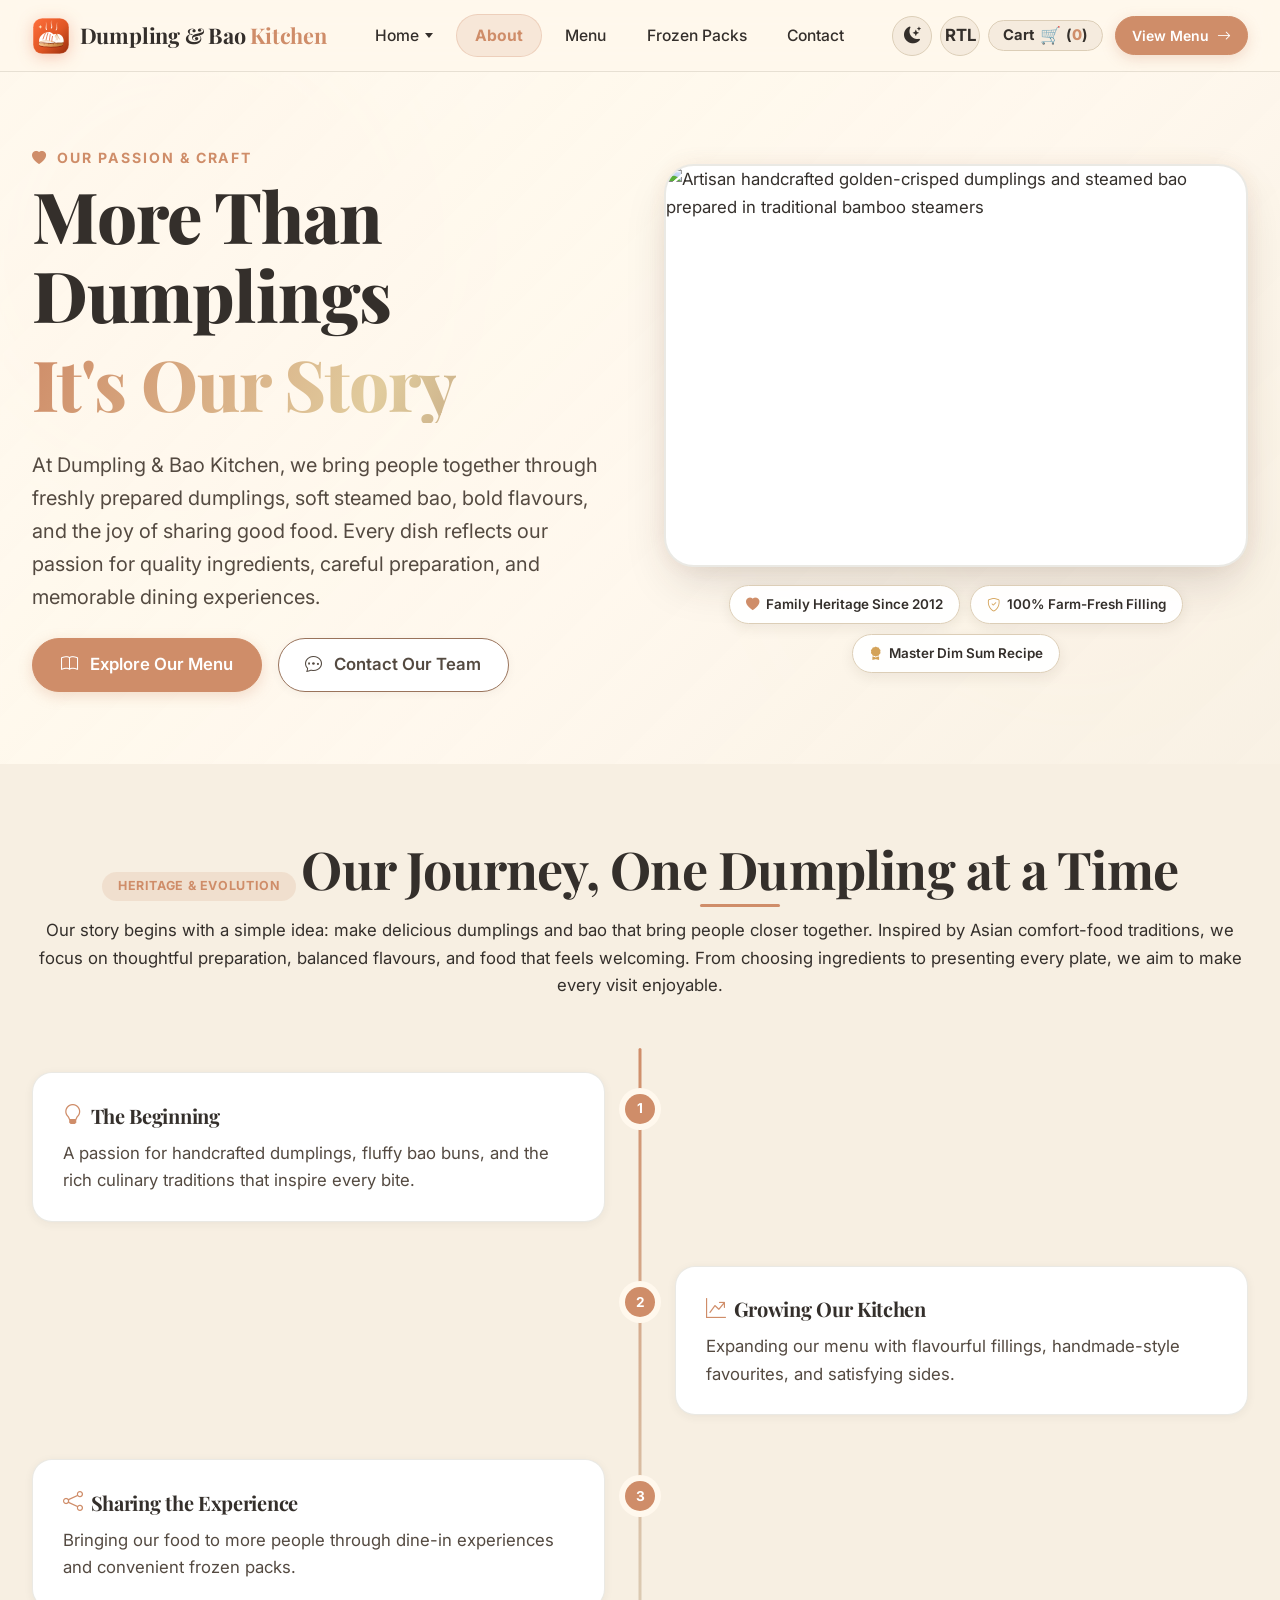
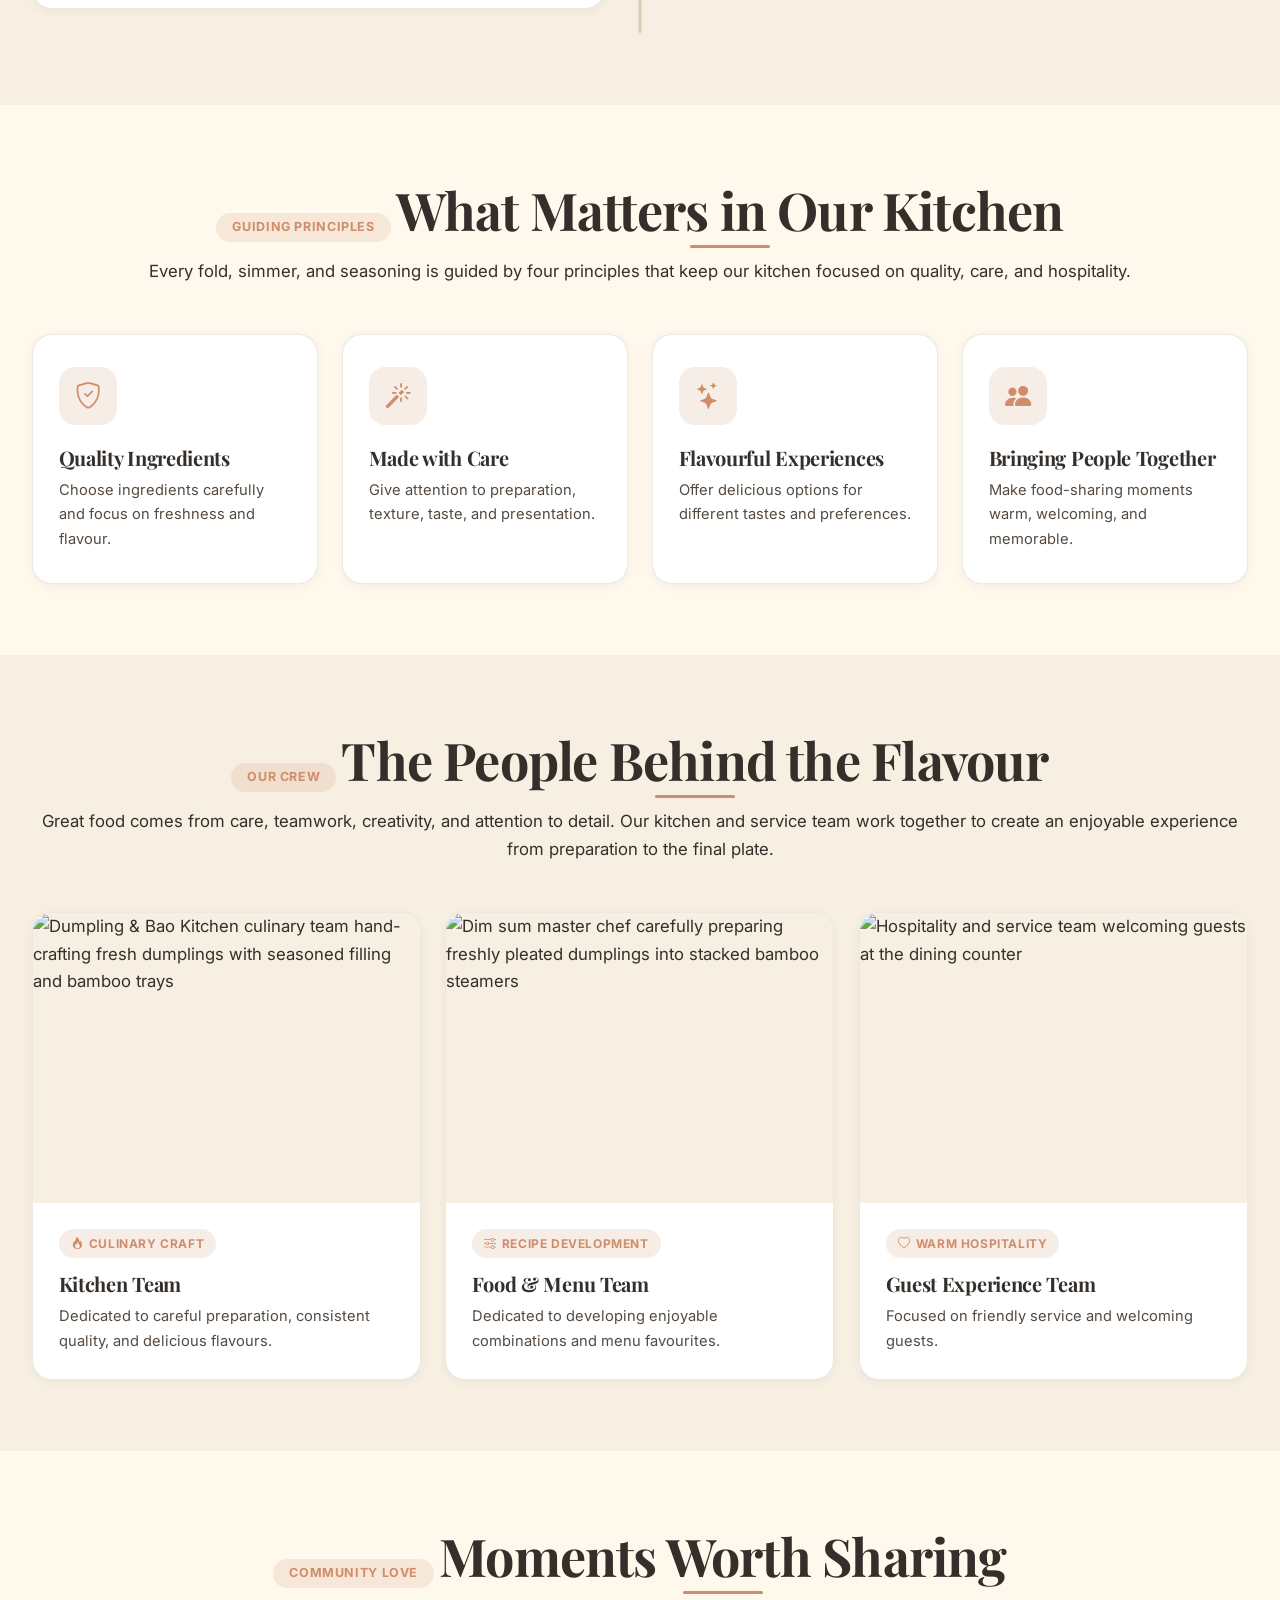
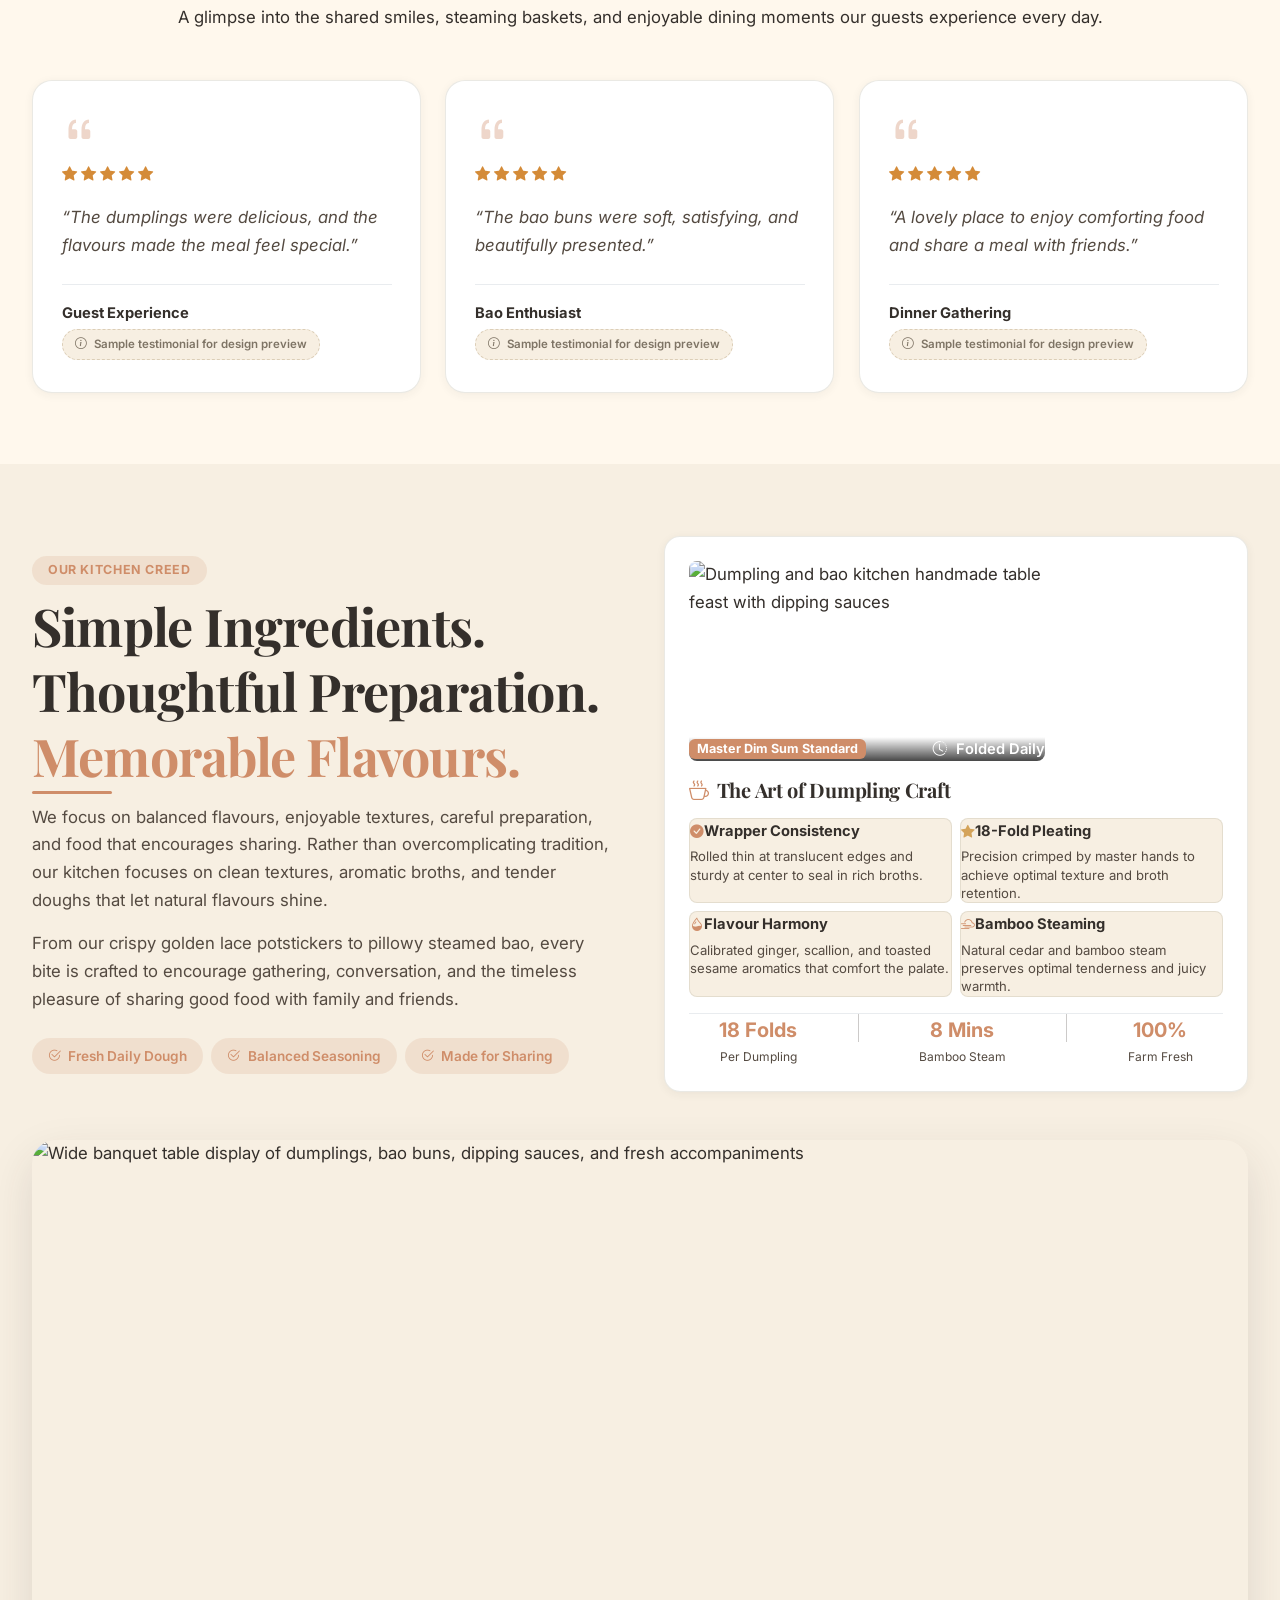
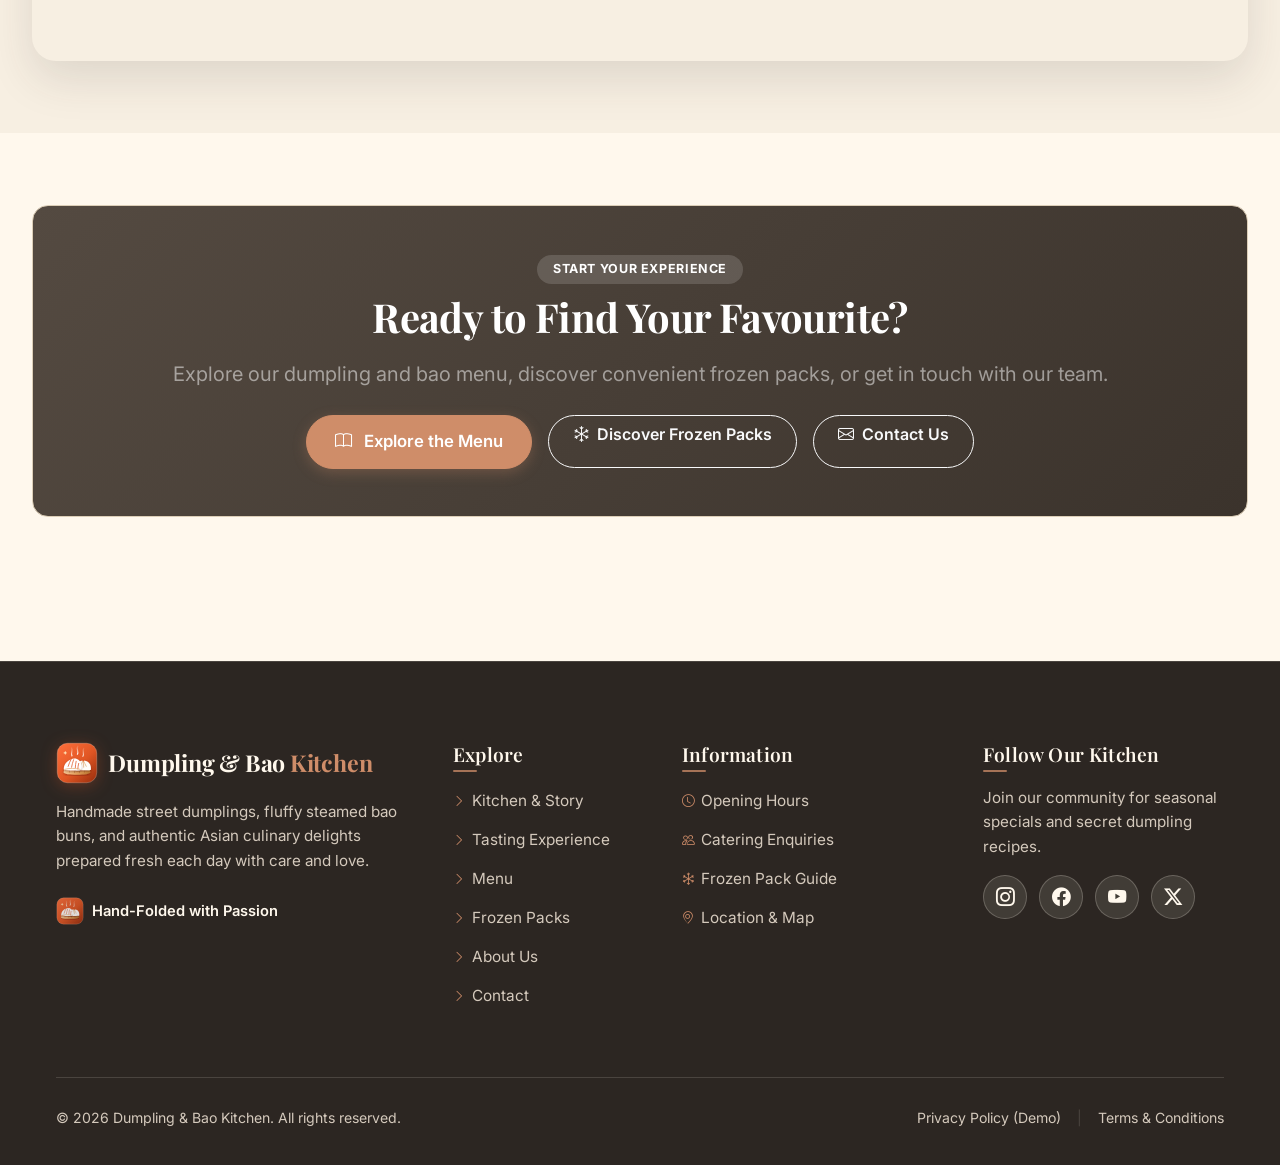
==== about.html @ df3a3346 "Initial commit - Dumpling and Bao Kitchen" ====
<!DOCTYPE html>
<html lang="en" data-bs-theme="light" dir="ltr">
<head>
  <meta charset="UTF-8">
  <meta name="viewport" content="width=device-width, initial-scale=1.0">
  <meta name="description" content="Learn about Dumpling &amp; Bao Kitchen — our story, kitchen philosophy, passionate culinary team, and dedication to handcrafted dumplings and fluffy steamed bao.">
  <meta name="keywords" content="about dumpling and bao kitchen, dumpling history, artisan dim sum, bao buns story, food philosophy, culinary team">
  <title>About Us - Our Story, Philosophy &amp; Team | Dumpling &amp; Bao Kitchen</title>
  <meta name="theme-color" content="#163A5F">

  <!-- Favicon -->
  <link rel="icon" type="image/svg+xml" href="assets/icons/logo.svg">
  <link rel="alternate icon" type="image/svg+xml" href="assets/icons/dumpling.svg">
  <link rel="apple-touch-icon" href="assets/icons/logo.svg">

  <!-- Google Fonts: Playfair Display (Serif) & Inter (Sans-Serif) -->
  <link rel="preconnect" href="https://fonts.googleapis.com">
  <link rel="preconnect" href="https://fonts.gstatic.com" crossorigin>
  <link href="https://fonts.googleapis.com/css2?family=Inter:wght@400;500;600;700&family=Playfair+Display:ital,wght@0,600;0,700;1,400&display=swap" rel="stylesheet">

  <!-- Bootstrap 5.3 CSS -->
  <link href="https://cdn.jsdelivr.net/npm/bootstrap@5.3.3/dist/css/bootstrap.min.css" rel="stylesheet">

  <!-- Bootstrap Icons -->
  <link rel="stylesheet" href="https://cdn.jsdelivr.net/npm/bootstrap-icons@1.11.3/font/bootstrap-icons.min.css">

  <!-- Tailwind CSS Configuration (Disables conflicting collapse utility) -->
  <script>
    tailwind = {
      corePlugins: {
        visibility: false,
      }
    };
  </script>
  <script src="https://cdn.tailwindcss.com"></script>

  <!-- Project Design System & Custom Styles -->
  <link rel="stylesheet" href="assets/css/themes.css">
  <link rel="stylesheet" href="assets/css/style.css">
  <link rel="stylesheet" href="assets/css/responsive.css">
  <link rel="stylesheet" href="assets/css/homepage-premium.css">

  <!-- Immediate Theme & Direction Controller -->
  <script src="assets/js/theme.js"></script>
  <script src="assets/js/rtl.js"></script>
</head>
<body>

  <!-- =========================================================================
       SECTION A: RESPONSIVE NAVBAR
       ========================================================================= -->
  <header class="site-header sticky-top">
    <nav class="navbar navbar-expand-lg navbar-custom" id="mainNavbar" aria-label="Main navigation">
      <div class="container navbar-container">
        <!-- Brand Logo -->
        <a class="navbar-brand-custom" href="index.html" aria-label="Dumpling and Bao Kitchen Home">
          <span class="brand-logo-mark" aria-hidden="true">
            <img src="assets/icons/logo.svg" alt="Dumpling &amp; Bao Kitchen Logo" width="38" height="38" class="brand-logo-img">
          </span>
          <span class="brand-name">Dumpling &amp; Bao <span class="brand-name-kitchen">Kitchen</span></span>
        </a>

        <!-- Controls: Theme, RTL, Order CTA, and Mobile Hamburger -->
        <div class="navbar-actions d-flex align-items-center gap-2 order-lg-3">
          <!-- Theme Toggle -->
          <button class="btn-ctrl theme-toggle-btn" type="button" aria-label="Toggle dark/light theme" title="Toggle theme">
            <i class="bi bi-moon-stars-fill"></i>
          </button>

          <!-- RTL / LTR Direction Toggle -->
          <button class="btn-ctrl rtl-toggle-btn" type="button" aria-label="Toggle text direction" title="Toggle RTL / LTR">
            <span class="direction-label fw-bold text-xs">RTL</span>
          </button>

          <!-- Navbar Shopping Cart Icon & Live Count (Desktop Only) -->
          <button type="button" class="btn-nav-cart d-none d-lg-inline-flex" aria-label="Shopping Cart, 0 items" id="navbarCartBtn" data-bs-toggle="offcanvas" data-bs-target="#cartOffcanvas" title="Open Shopping Cart">
            <span class="cart-text">Cart</span>
            <span class="cart-icon" aria-hidden="true">🛒</span>
            <span class="cart-count-wrap">(<span class="cart-count" id="navCartCount">0</span>)</span>
          </button>

          <!-- Quick Action CTA Button (Desktop Only) -->
          <a href="menu.html" class="btn btn-chili btn-sm d-none d-lg-inline-flex px-3 py-2 ms-1">
            <span>View Menu</span>
            <i class="bi bi-arrow-right"></i>
          </a>

          <!-- Mobile Hamburger Toggler -->
          <button class="navbar-toggler" type="button" data-bs-toggle="collapse" data-bs-target="#mainNavbarContent" aria-controls="mainNavbarContent" aria-expanded="false" aria-label="Toggle navigation">
            <i class="bi bi-list fs-3"></i>
          </button>
        </div>

        <!-- Navbar Links & Collapsible Content -->
        <div class="collapse navbar-collapse order-lg-2" id="mainNavbarContent">
          <ul class="navbar-nav mx-auto mb-2 mb-lg-0 align-items-lg-center">
            <!-- 1. Home Dropdown -->
            <li class="nav-item dropdown">
              <a class="nav-link dropdown-toggle" href="#" id="homeDropdown" role="button" data-bs-toggle="dropdown" aria-expanded="false">Home</a>
              <ul class="dropdown-menu dropdown-menu-custom shadow-lg" aria-labelledby="homeDropdown">
                <li>
                  <a class="dropdown-item" href="index.html">
                    <div class="d-flex align-items-center gap-2">
                      <i class="bi bi-shop text-chili fs-5"></i>
                      <div>
                        <div class="fw-semibold">Kitchen &amp; Our Story</div>
                        <div class="small text-muted-custom">Artisan craft &amp; heritage</div>
                      </div>
                    </div>
                  </a>
                </li>
                <li><hr class="dropdown-divider my-1"></li>
                <li>
                  <a class="dropdown-item" href="dumpling-experience.html">
                    <div class="d-flex align-items-center gap-2">
                      <i class="bi bi-stars text-chili fs-5"></i>
                      <div>
                        <div class="fw-semibold">Dumpling Experience</div>
                        <div class="small text-muted-custom">Tasting flights &amp; workshops</div>
                      </div>
                    </div>
                  </a>
                </li>
              </ul>
            </li>

            <!-- 2. About -->
            <li class="nav-item">
              <a class="nav-link active" aria-current="page" href="about.html">About</a>
            </li>

            <!-- 3. Menu -->
            <li class="nav-item">
              <a class="nav-link" href="menu.html">Menu</a>
            </li>

            <!-- 4. Frozen Packs -->
            <li class="nav-item">
              <a class="nav-link" href="frozen-packs.html">Frozen Packs</a>
            </li>

            <!-- 5. Contact -->
            <li class="nav-item">
              <a class="nav-link" href="contact.html">Contact</a>
            </li>
          </ul>
          <!-- Mobile Drawer CTA Buttons (Down side of menu) -->
          <div class="d-lg-none mobile-drawer-cta-section">
            <button type="button" class="btn btn-nav-cart-mobile w-100 py-2.5 d-flex align-items-center justify-content-center gap-2 rounded-pill fw-semibold" data-bs-toggle="offcanvas" data-bs-target="#cartOffcanvas" aria-label="Open Shopping Cart">
              <span class="fs-5" aria-hidden="true">🛒</span>
              <span>View Shopping Cart</span>
              <span class="badge cart-count">0</span>
            </button>
            <a href="cart.html" class="btn btn-outline-chili w-100 py-2 d-flex align-items-center justify-content-center gap-2 rounded-pill fw-semibold small">
              <i class="bi bi-bag-check"></i>
              <span>Go to Full Cart &amp; Checkout</span>
            </a>
            <a href="menu.html" class="btn btn-chili w-100 py-2 d-flex align-items-center justify-content-center gap-2 rounded-pill fw-semibold small">
              <span>Explore Menu</span>
              <i class="bi bi-arrow-right"></i>
            </a>
          </div>
        </div>
      </div>
    </nav>
  </header>

  <main id="main-content">
    <!-- =======================================================================
         SECTION B: ABOUT HERO SECTION
         ======================================================================= -->
    <section class="hero-section hero-about py-5" id="about-hero">
      <!-- Atmospheric Ambient Glow Nebulas -->
      <div class="hero-atmosphere-glow" aria-hidden="true">
        <div class="hero-glow-orb hero-glow-chili"></div>
        <div class="hero-glow-orb hero-glow-gold"></div>
      </div>

      <div class="container position-relative z-1 py-lg-4">
        <div class="row align-items-center g-5">
          <!-- Left Column: Story Intro & Actions -->
          <div class="col-lg-6 animate-on-scroll">
            <span class="section-subtitle">
              <i class="bi bi-heart-fill me-1 text-chili"></i> Our Passion &amp; Craft
            </span>
            <h1 class="hero-title mb-3">
              <span class="hero-split-line"><span class="hero-split-inner">More Than Dumplings</span></span><br class="d-none d-sm-inline">
              <span class="hero-split-line"><span class="hero-split-inner text-gradient-shimmer">It's Our Story</span></span>
            </h1>
            <p class="hero-desc mb-4 fs-5 text-secondary-custom leading-relaxed">
              At Dumpling &amp; Bao Kitchen, we bring people together through freshly prepared dumplings, soft steamed bao, bold flavours, and the joy of sharing good food. Every dish reflects our passion for quality ingredients, careful preparation, and memorable dining experiences.
            </p>
            <div class="d-flex flex-wrap gap-3">
              <a href="menu.html" class="btn-chili btn-magnetic btn-shimmer">
                <i class="bi bi-book me-1"></i>
                <span>Explore Our Menu</span>
              </a>
              <a href="contact.html" class="btn-outline-chili btn-magnetic btn-shimmer">
                <i class="bi bi-chat-dots me-1"></i>
                <span>Contact Our Team</span>
              </a>
            </div>
          </div>

          <!-- Right Column: Food Photograph with 3D Perspective -->
          <div class="col-lg-6 animate-on-scroll delay-200">
            <div class="hero-visual-3d" id="heroVisual3D">
              <div class="hero-visual-inner">
                <div class="hero-image-wrapper">
                  <!-- Decorative Lightweight Steam Effect -->
                  <div class="steam-container" aria-hidden="true">
                    <div class="steam-particle"></div>
                    <div class="steam-particle"></div>
                    <div class="steam-particle"></div>
                    <div class="steam-particle"></div>
                  </div>

                  <img 
                    src="https://images.unsplash.com/photo-1563245372-f21724e3856d?auto=format&fit=crop&w=1400&q=85" 
                    alt="Artisan handcrafted golden-crisped dumplings and steamed bao prepared in traditional bamboo steamers" 
                    class="img-fluid w-100"
                    width="600"
                    height="412"
                    loading="eager"
                    fetchpriority="high"
                    onerror="this.onerror=null; this.src='https://images.unsplash.com/photo-1541696432-82c6da8ce7bf?auto=format&fit=crop&w=1400&q=85';"
                  >
                </div>

                <!-- Clean, non-intrusive feature chips below image -->
                <div class="hero-image-highlights" aria-label="Heritage Highlights">
                  <div class="hero-feature-chip">
                    <i class="bi bi-heart-fill text-chili" style="color: var(--accent-chili);"></i>
                    <span>Family Heritage Since 2012</span>
                  </div>
                  <div class="hero-feature-chip">
                    <i class="bi bi-shield-check text-gold" style="color: var(--accent-gold);"></i>
                    <span>100% Farm-Fresh Filling</span>
                  </div>
                  <div class="hero-feature-chip">
                    <i class="bi bi-award-fill text-gold" style="color: var(--accent-gold);"></i>
                    <span>Master Dim Sum Recipe</span>
                  </div>
                </div>
              </div>
            </div>
          </div>
        </div>
      </div>
    </section>

    <!-- =======================================================================
         SECTION C: OUR STORY / HISTORY (TIMELINE)
         ======================================================================= -->
    <section class="py-5" style="background-color: var(--bg-secondary);" id="our-story" aria-labelledby="our-story-heading">
      <div class="container py-lg-4">
        <div class="text-center max-w-2xl mx-auto mb-5 animate-on-scroll">
          <span class="d-inline-block px-3 py-1 rounded-pill mb-2 fw-bold text-uppercase small" style="background-color: var(--brand-chili-light); color: var(--accent-chili); font-size: 0.78rem; letter-spacing: 0.05em;">Heritage &amp; Evolution</span>
          <h2 id="our-story-heading" class="section-title mb-3">Our Journey, One Dumpling at a Time</h2>
          <p class="section-desc mb-0">
            Our story begins with a simple idea: make delicious dumplings and bao that bring people closer together. Inspired by Asian comfort-food traditions, we focus on thoughtful preparation, balanced flavours, and food that feels welcoming. From choosing ingredients to presenting every plate, we aim to make every visit enjoyable.
          </p>
        </div>

        <!-- Responsive Timeline -->
        <div class="timeline-track animate-on-scroll">
          <!-- Milestone 1 -->
          <div class="timeline-item">
            <div class="timeline-dot">1</div>
            <div class="timeline-content-card">
              <div class="d-flex align-items-center gap-2 mb-2">
                <i class="bi bi-lightbulb text-chili fs-5"></i>
                <h3 class="fs-5 fw-bold mb-0">The Beginning</h3>
              </div>
              <p class="text-secondary-custom mb-0">
                A passion for handcrafted dumplings, fluffy bao buns, and the rich culinary traditions that inspire every bite.
              </p>
            </div>
          </div>

          <!-- Milestone 2 -->
          <div class="timeline-item">
            <div class="timeline-dot">2</div>
            <div class="timeline-content-card">
              <div class="d-flex align-items-center gap-2 mb-2">
                <i class="bi bi-graph-up-arrow text-chili fs-5"></i>
                <h3 class="fs-5 fw-bold mb-0">Growing Our Kitchen</h3>
              </div>
              <p class="text-secondary-custom mb-0">
                Expanding our menu with flavourful fillings, handmade-style favourites, and satisfying sides.
              </p>
            </div>
          </div>

          <!-- Milestone 3 -->
          <div class="timeline-item">
            <div class="timeline-dot">3</div>
            <div class="timeline-content-card">
              <div class="d-flex align-items-center gap-2 mb-2">
                <i class="bi bi-share text-chili fs-5"></i>
                <h3 class="fs-5 fw-bold mb-0">Sharing the Experience</h3>
              </div>
              <p class="text-secondary-custom mb-0">
                Bringing our food to more people through dine-in experiences and convenient frozen packs.
              </p>
            </div>
          </div>
        </div>
      </div>
    </section>

    <!-- =======================================================================
         SECTION D: OUR MISSION AND VALUES
         ======================================================================= -->
    <section class="py-5" style="background-color: var(--bg-primary);" id="our-values" aria-labelledby="values-heading">
      <div class="container py-lg-4">
        <div class="text-center max-w-2xl mx-auto mb-5 animate-on-scroll">
          <span class="d-inline-block px-3 py-1 rounded-pill mb-2 fw-bold text-uppercase small" style="background-color: var(--brand-chili-light); color: var(--accent-chili); font-size: 0.78rem; letter-spacing: 0.05em;">Guiding Principles</span>
          <h2 id="values-heading" class="section-title mb-3">What Matters in Our Kitchen</h2>
          <p class="section-desc mb-0">
            Every fold, simmer, and seasoning is guided by four principles that keep our kitchen focused on quality, care, and hospitality.
          </p>
        </div>

        <div class="row g-4">
          <!-- Value 1 -->
          <div class="col-lg-3 col-md-6 animate-on-scroll">
            <div class="value-card">
              <div class="value-icon-box">
                <i class="bi bi-shield-check"></i>
              </div>
              <h3 class="fs-5 fw-bold mb-2">Quality Ingredients</h3>
              <p class="text-secondary-custom small mb-0">
                Choose ingredients carefully and focus on freshness and flavour.
              </p>
            </div>
          </div>

          <!-- Value 2 -->
          <div class="col-lg-3 col-md-6 animate-on-scroll delay-100">
            <div class="value-card">
              <div class="value-icon-box">
                <i class="bi bi-magic"></i>
              </div>
              <h3 class="fs-5 fw-bold mb-2">Made with Care</h3>
              <p class="text-secondary-custom small mb-0">
                Give attention to preparation, texture, taste, and presentation.
              </p>
            </div>
          </div>

          <!-- Value 3 -->
          <div class="col-lg-3 col-md-6 animate-on-scroll delay-200">
            <div class="value-card">
              <div class="value-icon-box">
                <i class="bi bi-stars"></i>
              </div>
              <h3 class="fs-5 fw-bold mb-2">Flavourful Experiences</h3>
              <p class="text-secondary-custom small mb-0">
                Offer delicious options for different tastes and preferences.
              </p>
            </div>
          </div>

          <!-- Value 4 -->
          <div class="col-lg-3 col-md-6 animate-on-scroll delay-300">
            <div class="value-card">
              <div class="value-icon-box">
                <i class="bi bi-people-fill"></i>
              </div>
              <h3 class="fs-5 fw-bold mb-2">Bringing People Together</h3>
              <p class="text-secondary-custom small mb-0">
                Make food-sharing moments warm, welcoming, and memorable.
              </p>
            </div>
          </div>
        </div>
      </div>
    </section>

    <!-- =======================================================================
         SECTION E: MEET OUR TEAM
         ======================================================================= -->
    <section class="py-5" style="background-color: var(--bg-secondary);" id="meet-team" aria-labelledby="team-heading">
      <div class="container py-lg-4">
        <div class="text-center max-w-2xl mx-auto mb-5 animate-on-scroll">
          <span class="d-inline-block px-3 py-1 rounded-pill mb-2 fw-bold text-uppercase small" style="background-color: var(--brand-chili-light); color: var(--accent-chili); font-size: 0.78rem; letter-spacing: 0.05em;">Our Crew</span>
          <h2 id="team-heading" class="section-title mb-3">The People Behind the Flavour</h2>
          <p class="section-desc mb-0">
            Great food comes from care, teamwork, creativity, and attention to detail. Our kitchen and service team work together to create an enjoyable experience from preparation to the final plate.
          </p>
        </div>

        <div class="row g-4">
          <!-- Team Card 1: Kitchen Team -->
          <div class="col-lg-4 col-md-6 animate-on-scroll">
            <div class="team-card">
              <div class="team-card-img-wrap">
                <img 
                  src="https://images.unsplash.com/photo-1570604127008-f644337cfb8b?auto=format&fit=crop&w=800&q=85" 
                  alt="Dumpling & Bao Kitchen culinary team hand-crafting fresh dumplings with seasoned filling and bamboo trays"
                  loading="lazy"
                  onerror="this.onerror=null; this.src='https://images.unsplash.com/photo-1574164052277-b9ea797de8e4?auto=format&fit=crop&w=800&q=80';"
                >
              </div>
              <div class="team-card-body">
                <span class="team-role-badge"><i class="bi bi-fire"></i> Culinary Craft</span>
                <h3 class="fs-5 fw-bold mb-2">Kitchen Team</h3>
                <p class="text-secondary-custom small mb-0">
                Dedicated to careful preparation, consistent quality, and delicious flavours.
                </p>
              </div>
            </div>
          </div>

          <!-- Team Card 2: Food & Menu Team -->
          <div class="col-lg-4 col-md-6 animate-on-scroll delay-100">
            <div class="team-card">
              <div class="team-card-img-wrap">
                <img 
                  src="https://images.unsplash.com/photo-1574164052277-b9ea797de8e4?auto=format&fit=crop&w=800&q=85" 
                  alt="Dim sum master chef carefully preparing freshly pleated dumplings into stacked bamboo steamers"
                  loading="lazy"
                  onerror="this.onerror=null; this.src='https://images.unsplash.com/photo-1556910103-1c02745aae4d?auto=format&fit=crop&w=800&q=80';"
                >
              </div>
              <div class="team-card-body">
                <span class="team-role-badge"><i class="bi bi-sliders"></i> Recipe Development</span>
                <h3 class="fs-5 fw-bold mb-2">Food &amp; Menu Team</h3>
                <p class="text-secondary-custom small mb-0">
                  Dedicated to developing enjoyable combinations and menu favourites.
                </p>
              </div>
            </div>
          </div>

          <!-- Team Card 3: Guest Experience Team -->
          <div class="col-lg-4 col-md-6 animate-on-scroll delay-200">
            <div class="team-card">
              <div class="team-card-img-wrap">
                <img 
                  src="https://images.unsplash.com/photo-1581299894007-aaa50297cf16?auto=format&fit=crop&w=800&q=80" 
                  alt="Hospitality and service team welcoming guests at the dining counter"
                  loading="lazy"
                  onerror="this.onerror=null; this.src='https://images.unsplash.com/photo-1556910103-1c02745aae4d?auto=format&fit=crop&w=800&q=80';"
                >
              </div>
              <div class="team-card-body">
                <span class="team-role-badge"><i class="bi bi-heart"></i> Warm Hospitality</span>
                <h3 class="fs-5 fw-bold mb-2">Guest Experience Team</h3>
                <p class="text-secondary-custom small mb-0">
                  Focused on friendly service and welcoming guests.
                </p>
              </div>
            </div>
          </div>
        </div>
      </div>
    </section>

    <!-- =======================================================================
         SECTION F: CUSTOMER TESTIMONIALS
         ======================================================================= -->
    <section class="py-5" style="background-color: var(--bg-primary);" id="testimonials" aria-labelledby="testimonials-heading">
      <div class="container py-lg-4">
        <div class="text-center max-w-2xl mx-auto mb-5 animate-on-scroll">
          <span class="d-inline-block px-3 py-1 rounded-pill mb-2 fw-bold text-uppercase small" style="background-color: var(--brand-chili-light); color: var(--accent-chili); font-size: 0.78rem; letter-spacing: 0.05em;">Community Love</span>
          <h2 id="testimonials-heading" class="section-title mb-3">Moments Worth Sharing</h2>
          <p class="section-desc mb-0">
            A glimpse into the shared smiles, steaming baskets, and enjoyable dining moments our guests experience every day.
          </p>
        </div>

        <div class="row g-4">
          <!-- Testimonial 1 -->
          <div class="col-lg-4 col-md-6 animate-on-scroll">
            <div class="testimonial-card">
              <i class="bi bi-quote testimonial-quote-icon" aria-hidden="true"></i>
              <div class="testimonial-rating" aria-label="5 out of 5 stars">
                <i class="bi bi-star-fill"></i>
                <i class="bi bi-star-fill"></i>
                <i class="bi bi-star-fill"></i>
                <i class="bi bi-star-fill"></i>
                <i class="bi bi-star-fill"></i>
              </div>
              <p class="fst-italic text-secondary-custom mb-4">
                &ldquo;The dumplings were delicious, and the flavours made the meal feel special.&rdquo;
              </p>
              <div class="mt-auto pt-3 border-top border-light-subtle d-flex flex-column gap-1">
                <span class="fw-bold small text-primary-custom">Guest Experience</span>
                <span class="testimonial-badge-preview">
                  <i class="bi bi-info-circle me-1"></i> Sample testimonial for design preview
                </span>
              </div>
            </div>
          </div>

          <!-- Testimonial 2 -->
          <div class="col-lg-4 col-md-6 animate-on-scroll delay-100">
            <div class="testimonial-card">
              <i class="bi bi-quote testimonial-quote-icon" aria-hidden="true"></i>
              <div class="testimonial-rating" aria-label="5 out of 5 stars">
                <i class="bi bi-star-fill"></i>
                <i class="bi bi-star-fill"></i>
                <i class="bi bi-star-fill"></i>
                <i class="bi bi-star-fill"></i>
                <i class="bi bi-star-fill"></i>
              </div>
              <p class="fst-italic text-secondary-custom mb-4">
                &ldquo;The bao buns were soft, satisfying, and beautifully presented.&rdquo;
              </p>
              <div class="mt-auto pt-3 border-top border-light-subtle d-flex flex-column gap-1">
                <span class="fw-bold small text-primary-custom">Bao Enthusiast</span>
                <span class="testimonial-badge-preview">
                  <i class="bi bi-info-circle me-1"></i> Sample testimonial for design preview
                </span>
              </div>
            </div>
          </div>

          <!-- Testimonial 3 -->
          <div class="col-lg-4 col-md-6 animate-on-scroll delay-200">
            <div class="testimonial-card">
              <i class="bi bi-quote testimonial-quote-icon" aria-hidden="true"></i>
              <div class="testimonial-rating" aria-label="5 out of 5 stars">
                <i class="bi bi-star-fill"></i>
                <i class="bi bi-star-fill"></i>
                <i class="bi bi-star-fill"></i>
                <i class="bi bi-star-fill"></i>
                <i class="bi bi-star-fill"></i>
              </div>
              <p class="fst-italic text-secondary-custom mb-4">
                &ldquo;A lovely place to enjoy comforting food and share a meal with friends.&rdquo;
              </p>
              <div class="mt-auto pt-3 border-top border-light-subtle d-flex flex-column gap-1">
                <span class="fw-bold small text-primary-custom">Dinner Gathering</span>
                <span class="testimonial-badge-preview">
                  <i class="bi bi-info-circle me-1"></i> Sample testimonial for design preview
                </span>
              </div>
            </div>
          </div>
        </div>
      </div>
    </section>

    <!-- =======================================================================
         SECTION G: OUR FOOD PHILOSOPHY
         ======================================================================= -->
    <section class="py-5" style="background-color: var(--bg-secondary);" id="food-philosophy" aria-labelledby="philosophy-heading">
      <div class="container py-lg-4">
        <div class="row align-items-center g-5 mb-5">
          <div class="col-lg-6 animate-on-scroll">
            <span class="d-inline-block px-3 py-1 rounded-pill mb-2 fw-bold text-uppercase small" style="background-color: var(--brand-chili-light); color: var(--accent-chili); font-size: 0.78rem; letter-spacing: 0.05em;">Our Kitchen Creed</span>
            <h2 id="philosophy-heading" class="section-title mb-3">
              Simple Ingredients. <br>
              Thoughtful Preparation. <br>
              <span class="text-chili">Memorable Flavours.</span>
            </h2>
            <p class="text-secondary-custom mb-3">
              We focus on balanced flavours, enjoyable textures, careful preparation, and food that encourages sharing. Rather than overcomplicating tradition, our kitchen focuses on clean textures, aromatic broths, and tender doughs that let natural flavours shine.
            </p>
            <p class="text-secondary-custom mb-4">
              From our crispy golden lace potstickers to pillowy steamed bao, every bite is crafted to encourage gathering, conversation, and the timeless pleasure of sharing good food with family and friends.
            </p>
            <div class="d-flex flex-wrap gap-2">
              <span class="philosophy-pill-badge"><i class="bi bi-check2-circle text-chili"></i> Fresh Daily Dough</span>
              <span class="philosophy-pill-badge"><i class="bi bi-check2-circle text-chili"></i> Balanced Seasoning</span>
              <span class="philosophy-pill-badge"><i class="bi bi-check2-circle text-chili"></i> Made for Sharing</span>
            </div>
          </div>

          <div class="col-lg-6 animate-on-scroll delay-100">
            <div class="philosophy-craft-card p-4 rounded-4">
              <!-- Top: Image Header with Badge -->
              <div class="philosophy-card-media mb-3 overflow-hidden rounded-3 position-relative" style="aspect-ratio: 16 / 9; max-height: 200px;">
                <img 
                  src="https://images.unsplash.com/photo-1504674900247-0877df9cc836?auto=format&fit=crop&w=800&q=80" 
                  alt="Dumpling and bao kitchen handmade table feast with dipping sauces"
                  class="w-100 h-100 object-fit-cover"
                  loading="lazy"
                  onerror="this.onerror=null; this.src='https://images.unsplash.com/photo-1541696432-82c6da8ce7bf?auto=format&fit=crop&w=800&q=80';"
                >
                <div class="position-absolute bottom-0 start-0 end-0 p-2.5 d-flex justify-content-between align-items-center" style="background: linear-gradient(to top, rgba(0,0,0,0.72) 0%, transparent 100%);">
                  <span class="badge bg-chili text-white small px-2.5 py-1">Master Dim Sum Standard</span>
                  <span class="text-white small fw-semibold"><i class="bi bi-clock-history me-1"></i> Folded Daily</span>
                </div>
              </div>

              <!-- Craft Highlights Heading -->
              <h3 class="fs-5 fw-bold mb-3 d-flex align-items-center gap-2 text-primary-custom">
                <i class="bi bi-cup-hot text-chili"></i>
                <span>The Art of Dumpling Craft</span>
              </h3>

              <!-- 4 Pillars Grid (2x2) -->
              <div class="row g-2 mb-3">
                <div class="col-sm-6">
                  <div class="p-2.5 rounded-3 h-100" style="background-color: var(--bg-secondary); border: 1px solid var(--border-light);">
                    <div class="fw-bold small text-primary-custom mb-1 d-flex align-items-center gap-1.5">
                      <i class="bi bi-check-circle-fill text-chili" style="font-size: 0.85rem;"></i>
                      <span>Wrapper Consistency</span>
                    </div>
                    <p class="small text-secondary-custom mb-0" style="font-size: 0.82rem; line-height: 1.4;">
                      Rolled thin at translucent edges and sturdy at center to seal in rich broths.
                    </p>
                  </div>
                </div>
                <div class="col-sm-6">
                  <div class="p-2.5 rounded-3 h-100" style="background-color: var(--bg-secondary); border: 1px solid var(--border-light);">
                    <div class="fw-bold small text-primary-custom mb-1 d-flex align-items-center gap-1.5">
                      <i class="bi bi-star-fill text-gold" style="font-size: 0.85rem; color: var(--accent-gold);"></i>
                      <span>18-Fold Pleating</span>
                    </div>
                    <p class="small text-secondary-custom mb-0" style="font-size: 0.82rem; line-height: 1.4;">
                      Precision crimped by master hands to achieve optimal texture and broth retention.
                    </p>
                  </div>
                </div>
                <div class="col-sm-6">
                  <div class="p-2.5 rounded-3 h-100" style="background-color: var(--bg-secondary); border: 1px solid var(--border-light);">
                    <div class="fw-bold small text-primary-custom mb-1 d-flex align-items-center gap-1.5">
                      <i class="bi bi-droplet-half text-chili" style="font-size: 0.85rem;"></i>
                      <span>Flavour Harmony</span>
                    </div>
                    <p class="small text-secondary-custom mb-0" style="font-size: 0.82rem; line-height: 1.4;">
                      Calibrated ginger, scallion, and toasted sesame aromatics that comfort the palate.
                    </p>
                  </div>
                </div>
                <div class="col-sm-6">
                  <div class="p-2.5 rounded-3 h-100" style="background-color: var(--bg-secondary); border: 1px solid var(--border-light);">
                    <div class="fw-bold small text-primary-custom mb-1 d-flex align-items-center gap-1.5">
                      <i class="bi bi-cloud-haze2 text-chili" style="font-size: 0.85rem;"></i>
                      <span>Bamboo Steaming</span>
                    </div>
                    <p class="small text-secondary-custom mb-0" style="font-size: 0.82rem; line-height: 1.4;">
                      Natural cedar and bamboo steam preserves optimal tenderness and juicy warmth.
                    </p>
                  </div>
                </div>
              </div>

              <!-- Quick Stats Metric Strip at Bottom -->
              <div class="d-flex justify-content-around align-items-center pt-2.5 border-top border-light-subtle text-center">
                <div>
                  <div class="fs-5 fw-bold text-chili">18 Folds</div>
                  <div class="small text-secondary-custom" style="font-size: 0.75rem;">Per Dumpling</div>
                </div>
                <div class="vr" style="height: 28px; opacity: 0.25;"></div>
                <div>
                  <div class="fs-5 fw-bold text-chili">8 Mins</div>
                  <div class="small text-secondary-custom" style="font-size: 0.75rem;">Bamboo Steam</div>
                </div>
                <div class="vr" style="height: 28px; opacity: 0.25;"></div>
                <div>
                  <div class="fs-5 fw-bold text-chili">100%</div>
                  <div class="small text-secondary-custom" style="font-size: 0.75rem;">Farm Fresh</div>
                </div>
              </div>
            </div>
          </div>
        </div>

        <!-- Wide Food Showcase Photograph (Authentic Dim Sum Dining Atmosphere) -->
        <div class="philosophy-banner-wrap animate-on-scroll">
          <img 
            src="https://images.unsplash.com/photo-1498654896293-37aacf113fd9?auto=format&fit=crop&w=1600&q=80" 
            alt="Wide banquet table display of dumplings, bao buns, dipping sauces, and fresh accompaniments" 
            loading="lazy"
            onerror="this.onerror=null; this.src='https://images.unsplash.com/photo-1504674900247-0877df9cc836?auto=format&fit=crop&w=1600&q=80';"
          >
        </div>
      </div>
    </section>

    <!-- =======================================================================
         SECTION H: CALL-TO-ACTION SECTION
         ======================================================================= -->
    <section class="py-5" style="background-color: var(--bg-primary);" id="about-cta" aria-labelledby="cta-heading">
      <div class="container py-lg-4">
        <div class="p-4 p-sm-5 rounded-4 text-center text-white position-relative overflow-hidden" 
             style="background: linear-gradient(135deg, var(--brand-dark-brown) 0%, #3B332C 100%); border: 1px solid var(--border-medium);">
          
          <div class="steam-container" style="top: -20px;" aria-hidden="true">
            <div class="steam-particle"></div>
            <div class="steam-particle"></div>
          </div>

          <div class="max-w-2xl mx-auto position-relative z-1 animate-on-scroll">
            <span class="d-inline-block px-3 py-1 rounded-pill mb-2 fw-bold text-uppercase small" style="background-color: rgba(255, 255, 255, 0.15); color: #FFFFFF; font-size: 0.78rem; letter-spacing: 0.05em;">Start Your Experience</span>
            <h2 id="cta-heading" class="fs-1 fw-bold text-white mb-3">Ready to Find Your Favourite?</h2>
            <p class="fs-5 text-white-50 mb-4">
              Explore our dumpling and bao menu, discover convenient frozen packs, or get in touch with our team.
            </p>
            <div class="d-flex flex-wrap justify-content-center gap-3">
              <a href="menu.html" class="btn-chili">
                <i class="bi bi-book me-1"></i>
                <span>Explore the Menu</span>
              </a>
              <a href="frozen-packs.html" class="btn btn-outline-light rounded-pill px-4 py-2.5 fw-semibold">
                <i class="bi bi-snow me-1"></i>
                <span>Discover Frozen Packs</span>
              </a>
              <a href="contact.html" class="btn btn-outline-light rounded-pill px-4 py-2.5 fw-semibold">
                <i class="bi bi-envelope me-1"></i>
                <span>Contact Us</span>
              </a>
            </div>
          </div>
        </div>
      </div>
    </section>
  </main>

  <!-- =========================================================================
       SECTION I: SHARED FOOTER
       ========================================================================= -->
  <footer class="footer-custom" role="contentinfo">
    <div class="container footer-container">
      <div class="footer-grid">
        <!-- Col 1: Brand -->
        <div class="footer-col footer-col-brand">
          <a href="index.html" class="footer-brand-title mb-3 text-decoration-none">
            <span class="brand-logo-mark" aria-hidden="true">
              <img src="assets/icons/logo.svg" alt="Dumpling &amp; Bao Kitchen Logo" width="42" height="42" class="brand-logo-img">
            </span>
            <span>Dumpling &amp; Bao <span class="brand-name-kitchen">Kitchen</span></span>
          </a>
          <p class="footer-desc mb-4 pe-lg-3">
            Handmade street dumplings, fluffy steamed bao buns, and authentic Asian culinary delights prepared fresh each day with care and love.
          </p>
          <div class="d-flex align-items-center gap-2 footer-signature">
            <img src="assets/icons/dumpling.svg" alt="Dumpling logo mark" width="28" height="28" style="opacity: 0.85;">
            <span class="small fw-semibold footer-signature-text">Hand-Folded with Passion</span>
          </div>
        </div>

        <!-- Col 2: Explore -->
        <div class="footer-col footer-col-explore">
          <h3 class="footer-col-title">Explore</h3>
          <ul class="footer-links">
            <li><a href="index.html"><i class="bi bi-chevron-right small"></i> Kitchen &amp; Story</a></li>
            <li><a href="dumpling-experience.html"><i class="bi bi-chevron-right small"></i> Tasting Experience</a></li>
            <li><a href="menu.html"><i class="bi bi-chevron-right small"></i> Menu</a></li>
            <li><a href="frozen-packs.html"><i class="bi bi-chevron-right small"></i> Frozen Packs</a></li>
            <li><a href="about.html"><i class="bi bi-chevron-right small"></i> About Us</a></li>
            <li><a href="contact.html"><i class="bi bi-chevron-right small"></i> Contact</a></li>
          </ul>
        </div>

        <!-- Col 3: Customer Information -->
        <div class="footer-col footer-col-info">
          <h3 class="footer-col-title">Information</h3>
          <ul class="footer-links">
            <li><a href="contact.html#opening-hours"><i class="bi bi-clock small"></i> Opening Hours</a></li>
            <li><a href="contact.html?enquiry=catering#contact-form"><i class="bi bi-people small"></i> Catering Enquiries</a></li>
            <li><a href="frozen-packs.html#cooking-guide"><i class="bi bi-snow small"></i> Frozen Pack Guide</a></li>
            <li><a href="contact.html#location-map"><i class="bi bi-geo-alt small"></i> Location &amp; Map</a></li>
          </ul>
        </div>

        <!-- Col 4: Follow Us -->
        <div class="footer-col footer-col-follow">
          <h3 class="footer-col-title">Follow Our Kitchen</h3>
          <p class="footer-follow-desc mb-3">Join our community for seasonal specials and secret dumpling recipes.</p>
          <div class="footer-social-row">
            <a href="https://instagram.com" target="_blank" rel="noopener noreferrer" class="social-pill-btn" aria-label="Visit our Instagram page">
              <i class="bi bi-instagram"></i>
            </a>
            <a href="https://facebook.com" target="_blank" rel="noopener noreferrer" class="social-pill-btn" aria-label="Visit our Facebook page">
              <i class="bi bi-facebook"></i>
            </a>
            <a href="https://youtube.com" target="_blank" rel="noopener noreferrer" class="social-pill-btn" aria-label="Visit our YouTube channel">
              <i class="bi bi-youtube"></i>
            </a>
            <a href="https://twitter.com" target="_blank" rel="noopener noreferrer" class="social-pill-btn" aria-label="Visit our Twitter / X profile" title="Twitter / X">
              <i class="bi bi-twitter-x"></i>
            </a>
          </div>
        </div>
      </div>

      <div class="footer-bottom-bar d-flex flex-wrap justify-content-between align-items-center gap-3">
        <div>
          &copy; <span id="currentYear">2026</span> Dumpling &amp; Bao Kitchen. All rights reserved.
        </div>
        <div class="footer-bottom-links d-flex gap-3">
          <a href="contact.html" class="text-decoration-none" style="color: var(--footer-muted);">Privacy Policy (Demo)</a>
          <span style="color: var(--footer-border);">|</span>
          <a href="contact.html" class="text-decoration-none" style="color: var(--footer-muted);">Terms &amp; Conditions</a>
        </div>
      </div>
    </div>
  </footer>

  <!-- Bootstrap 5 Bundle JS -->
  <script src="https://cdn.jsdelivr.net/npm/bootstrap@5.3.3/dist/js/bootstrap.bundle.min.js"></script>

  <!-- Lenis Buttery Smooth Scroll Engine -->
  <script src="https://cdn.jsdelivr.net/npm/lenis@1.1.20/dist/lenis.min.js"></script>

  <!-- Application Scripts -->
  <script src="assets/js/animations.js"></script>
  <script src="assets/js/cart.js"></script>
  <script src="assets/js/main.js"></script>
  <script src="assets/js/homepage-premium.js"></script>
</body>
</html>
---- assets/css/themes.css ----
/* ==========================================================================
   THEMES.CSS — Warm Chinese Restaurant Design System (Dribbble & Dum 99 Inspired)
   Dumpling & Bao Kitchen
   Palette:
     Warm Dark Brown:  #544A41 — Headings, navbar text, footer
     Soft Off-White:   #E8E7E7 — Subtle backgrounds & neutral surfaces
     Muted Stone:      #A19B86 — Secondary details & icons
     Toasted Brown:    #99735B — Secondary buttons & decorative accents
     Warm Terracotta:  #CF8D69 — Primary CTA buttons & highlights
     Sesame Cream:     #E1CC9E — Soft section backgrounds & subtle accents
     Pure White:       #FFFFFF — Cards, forms, dropdowns
     Body Text:        #342F2B — Readable paragraph text
   ========================================================================== */

:root {
  /* =========================================================================
     EXACT WARM CHINESE RESTAURANT COLOR PALETTE
     ========================================================================= */
  --brand-cream: #FFF8ED;            /* Warm Cream: Base background & warm light surfaces */
  --brand-ivory: #F7EFE2;            /* Warm Ivory: Alternate section backing */
  --brand-sesame: #E1CC9E;           /* Sesame Cream: Special feature sections & golden accents */
  --brand-sesame-light: rgba(225, 204, 158, 0.28);

  --brand-terracotta: #CF8D69;       /* Terracotta: Primary CTA buttons, active links, highlights */
  --brand-terracotta-hover: #BE7C58; /* Richer terracotta on hover */
  --brand-terracotta-light: rgba(207, 141, 105, 0.16);

  --brand-toasted: #99735B;          /* Toasted Brown: Secondary buttons & decorative accents */
  --brand-toasted-hover: #86624C;
  --brand-toasted-light: rgba(153, 115, 91, 0.16);

  --brand-stone: #A19B86;            /* Muted Stone: Secondary details & borders */
  --brand-stone-light: rgba(161, 155, 134, 0.22);

  --brand-dark-brown: #544A41;       /* Deep Warm Brown: Headings & secondary typography */
  --brand-dark-chocolate: #342F2B;   /* Dark Chocolate: Body text & high-contrast elements */
  --brand-white: #FFFFFF;            /* White: Cards, dropdowns, forms */
  --brand-green: #687A57;            /* Muted Green: Fresh ingredients, veg labels */

  /* Component Aliases & Backward Compatibility Mappings */
  --brand-chili: var(--brand-terracotta);
  --brand-chili-hover: var(--brand-terracotta-hover);
  --brand-chili-light: var(--brand-terracotta-light);
  --brand-soy: var(--brand-dark-chocolate);
  --brand-offwhite: var(--brand-cream);
  --brand-beige: var(--brand-cream);
  --brand-gold: var(--brand-sesame);
  --brand-bamboo: var(--brand-green);
  --brand-bamboo-hover: #556546;
  --brand-bamboo-light: rgba(104, 122, 87, 0.15);
  --brand-navy: var(--brand-dark-chocolate);
  --brand-dark-blue: var(--brand-dark-chocolate);
  --brand-ocean: var(--brand-terracotta);
  --brand-ocean-hover: var(--brand-terracotta-hover);
  --brand-ocean-light: var(--brand-terracotta-light);
  --brand-navy-light: rgba(84, 74, 65, 0.08);
  --brand-ice: var(--brand-cream);
  --brand-border: var(--brand-stone-light);
  --brand-dark: var(--brand-dark-chocolate);
  --brand-body: var(--brand-dark-chocolate);
  --brand-secondary: var(--brand-dark-brown);

  /* Typography Font Stacks */
  --font-heading: 'Playfair Display', Georgia, serif;
  --font-body: 'Inter', -apple-system, BlinkMacSystemFont, "Segoe UI", Roboto, sans-serif;

  /* Responsive Fluid Heading Typography */
  --fs-hero: clamp(2.35rem, 5.5vw + 1rem, 4.4rem);
  --fs-h1: clamp(2rem, 3.8vw + 0.8rem, 3.25rem);
  --fs-h2: clamp(1.65rem, 2.8vw + 0.5rem, 2.5rem);
  --fs-h3: clamp(1.35rem, 1.8vw + 0.4rem, 1.85rem);
  --fs-h4: clamp(1.15rem, 1.2vw + 0.2rem, 1.4rem);
  --fs-body: clamp(0.95rem, 0.4vw + 0.85rem, 1.05rem);
  --fs-lead: clamp(1.05rem, 0.6vw + 0.95rem, 1.25rem);
}

/* --------------------------------------------------------------------------
   Light Mode (Warm, Premium Restaurant Palette — Rich, Colorful & Inviting)
   -------------------------------------------------------------------------- */
:root,
[data-bs-theme="light"],
html:not([data-bs-theme="dark"]) {
  color-scheme: light;

  /* Surfaces & Backgrounds */
  --bg-primary: #FFF8ED;        /* Warm Cream page background with appetite-stimulating warmth */
  --bg-secondary: #F7EFE2;      /* Warm Ivory: Subtle tonal variation for alternating sections */
  --bg-sesame: #E1CC9E;         /* Sesame Cream: Special feature sections */
  --bg-surface: #FFFFFF;        /* Pure White: Cards, dropdowns, forms */
  --bg-card: #FFFFFF;           /* Pure White: Product & feature cards */
  --bg-card-hover: #FFFBF4;     /* Delicate warm ivory hover state */
  --bg-elevated: #FFFFFF;
  --bg-tag: rgba(153, 115, 91, 0.10);

  /* Navbar & Overlays */
  --nav-bg-transparent: rgba(255, 248, 237, 0.95);
  --nav-bg-scrolled: rgba(255, 248, 237, 0.98);
  --nav-border: rgba(161, 155, 134, 0.25);
  --nav-text: #342F2B;          /* Dark Chocolate — High Contrast & crisp */
  --nav-link-hover: #CF8D69;    /* Terracotta */

  /* Text Colors */
  --text-primary: #342F2B;      /* Dark Chocolate: Clear, readable body text */
  --text-heading: #342F2B;      /* Deep Warm Brown / Dark Chocolate: Bold distinctive headings */
  --text-secondary: #544A41;    /* Deep Warm Brown */
  --text-muted: #7E7465;        /* Muted Warm Stone — WCAG AAA Compliant (4.8:1+) */
  --text-inverse: #FFFFFF;

  /* Borders & Dividers */
  --border-light: rgba(161, 155, 134, 0.22); /* Elegant warm stone border */
  --border-medium: #DCCEB7;     /* Refined warm sesame stone border */
  --border-strong: #99735B;     /* Toasted Brown accent border */

  /* Shadows (Multi-layered warm restaurant depth) */
  --shadow-sm: 0 2px 10px rgba(52, 47, 43, 0.06);
  --shadow-md: 0 10px 28px rgba(52, 47, 43, 0.09);
  --shadow-lg: 0 18px 45px rgba(52, 47, 43, 0.13);
  --shadow-hover: 0 22px 50px rgba(52, 47, 43, 0.16);

  /* Footer: Deep warm brown background with cream text and terracotta accents */
  --footer-bg: #2C2622;         /* Deep Warm Brown / Roasted Wok Charcoal */
  --footer-text: #FFF8ED;       /* Warm Cream */
  --footer-muted: #D4C9BC;      /* Warm Sand */
  --footer-border: rgba(255, 248, 237, 0.14);
  --footer-social-bg: rgba(255, 248, 237, 0.10);
  --footer-social-border: rgba(255, 248, 237, 0.22);
  --footer-social-color: #FFF8ED;

  /* Accents */
  --accent-chili: #CF8D69;      /* Terracotta (Primary CTA, highlights, badges) */
  --accent-terracotta: #CF8D69; /* Terracotta */
  --accent-toasted: #99735B;    /* Toasted Brown (Secondary buttons) */
  --accent-stone: #A19B86;      /* Muted Stone */
  --accent-sesame: #E1CC9E;     /* Sesame Cream */
  --accent-gold: #D4A359;       /* Warm Golden Sesame */
  --accent-green: #687A57;      /* Muted Green for fresh / vegetarian */
  --accent-bamboo: #687A57;
  --accent-ocean: #CF8D69;
  --accent-navy: #342F2B;
}

/* --------------------------------------------------------------------------
   Dark Mode (Warm Earthy Charcoal Brown with Cream Text & Terracotta Accents)
   -------------------------------------------------------------------------- */
[data-bs-theme="dark"] {
  color-scheme: dark;

  /* Surfaces & Backgrounds */
  --bg-primary: #231E1B;        /* Deep Earthy Dark Brown */
  --bg-secondary: #2C2622;      /* Rich Alternate Section */
  --bg-sesame: #3A322A;
  --bg-surface: #332C27;        /* Card surface */
  --bg-card: #332C27;           /* Card background */
  --bg-card-hover: #3E362F;     /* Card hover */
  --bg-elevated: #3E362F;
  --bg-tag: rgba(225, 204, 158, 0.10);

  /* Navbar & Overlays */
  --nav-bg-transparent: rgba(35, 30, 27, 0.92);
  --nav-bg-scrolled: rgba(35, 30, 27, 0.98);
  --nav-border: rgba(232, 231, 231, 0.14);
  --nav-text: #FAF8F5;          /* Light Cream */
  --nav-link-hover: #E29E7A;    /* Luminous Warm Terracotta */

  /* Text Colors */
  --text-primary: #E8E7E7;      /* Soft Off-White */
  --text-heading: #FAF8F5;      /* Warm Light Cream */
  --text-secondary: #D4C9BC;    /* Soft Sand */
  --text-muted: #A19B86;        /* Muted Stone */
  --text-inverse: #231E1B;

  /* Borders & Dividers */
  --border-light: rgba(232, 231, 231, 0.12);
  --border-medium: rgba(232, 231, 231, 0.22);
  --border-strong: #E29E7A;

  /* Shadows */
  --shadow-sm: 0 2px 8px rgba(0, 0, 0, 0.35);
  --shadow-md: 0 8px 24px rgba(0, 0, 0, 0.45);
  --shadow-lg: 0 16px 40px rgba(0, 0, 0, 0.55);
  --shadow-hover: 0 20px 45px rgba(0, 0, 0, 0.65);

  /* Footer */
  --footer-bg: #161210;         /* Deep Smoky Wok Charcoal Brown */
  --footer-text: #FAF8F5;       /* Warm Light Cream */
  --footer-muted: #B8B0A2;      /* Soft Warm Stone */
  --footer-border: rgba(255, 255, 255, 0.12);
  --footer-social-bg: rgba(255, 255, 255, 0.08);
  --footer-social-border: rgba(255, 255, 255, 0.16);
  --footer-social-color: #FAF8F5;

  /* Accents */
  --accent-chili: #E29E7A;      /* Luminous Terracotta */
  --accent-terracotta: #E29E7A;
  --accent-toasted: #B88E74;
  --accent-stone: #BDB7A4;
  --accent-sesame: #E5CE9F;
  --accent-gold: #E5CE9F;
  --accent-green: #8FA37C;
  --accent-bamboo: #8FA37C;
  --accent-ocean: #E29E7A;
  --accent-navy: #FAF8F5;
}

/* Smooth color transitions for theme switches */
body,
.navbar,
.card,
.footer,
.footer-custom,
.footer-brand-title,
.footer-col-title,
.footer-desc,
.footer-links a,
.social-pill-btn,
.footer-bottom-bar,
.modal-content,
.form-control,
.form-select,
.dropdown-menu,
.btn-toggle-theme,
.btn-toggle-rtl {
  transition: background-color 0.28s ease, color 0.28s ease, border-color 0.28s ease, box-shadow 0.28s ease;
}
---- assets/css/style.css ----
/* ==========================================================================
   STYLE.CSS — Dumpling & Bao Kitchen Main Stylesheet
   ========================================================================== */

@import url('https://fonts.googleapis.com/css2?family=Inter:ital,wght@0,300;0,400;0,500;0,600;0,700;1,400&family=Playfair+Display:ital,wght@0,500;0,600;0,700;0,800;1,400;1,600&display=swap');

/* Reset & Core Standards */
*, *::before, *::after {
  box-sizing: border-box;
}

html {
  scroll-behavior: smooth;
  scroll-padding-top: calc(var(--header-height, 70px) + 1.25rem);
  -webkit-text-size-adjust: 100%;
}

[id] {
  scroll-margin-top: calc(var(--header-height, 70px) + 1.25rem);
}

body {
  font-family: var(--font-body);
  font-size: var(--fs-body);
  line-height: 1.65;
  color: var(--text-primary);
  background-color: var(--bg-primary);
  min-height: 100vh;
  display: flex;
  flex-direction: column;
  margin: 0;
  padding: 0;
  overflow-x: clip;
}

main {
  flex: 1 0 auto;
}

/* --------------------------------------------------------------------------
   Typography Hierarchy
   -------------------------------------------------------------------------- */
h1, h2, h3, h4, h5, h6,
.font-display {
  font-family: var(--font-heading);
  color: var(--accent-navy, var(--text-primary));
  line-height: 1.25;
  font-weight: 700;
  letter-spacing: -0.015em;
}

.hero-title {
  font-size: var(--fs-hero);
  font-weight: 800;
  line-height: 1.12;
  color: var(--accent-navy, var(--text-primary));
}

.section-title {
  font-size: var(--fs-h1);
  font-weight: 700;
  position: relative;
  color: var(--accent-navy, var(--text-primary));
}

.section-subtitle {
  font-size: 0.88rem;
  text-transform: uppercase;
  letter-spacing: 0.14em;
  font-weight: 700;
  color: var(--accent-chili);
  margin-bottom: 0.4rem;
  display: inline-block;
}

.text-primary-custom {
  color: var(--text-primary) !important;
}

.text-muted-custom {
  color: var(--text-muted) !important;
}

.text-secondary-custom {
  color: var(--text-secondary) !important;
}

/* --------------------------------------------------------------------------
   Buttons & Interactive Elements
   -------------------------------------------------------------------------- */
.btn-chili {
  background-color: var(--brand-chili);
  color: #FFFFFF !important;
  border: 1px solid var(--brand-chili);
  font-weight: 600;
  padding: 0.75rem 1.75rem;
  border-radius: 9999px;
  display: inline-flex;
  align-items: center;
  justify-content: center;
  gap: 0.5rem;
  transition: all 0.25s cubic-bezier(0.16, 1, 0.3, 1);
  box-shadow: 0 4px 14px rgba(207, 141, 105, 0.28);
  text-decoration: none;
}

.btn-chili:hover,
.btn-chili:focus-visible {
  background-color: var(--brand-chili-hover);
  border-color: var(--brand-chili-hover);
  color: #FFFFFF !important;
  transform: translateY(-2px);
  box-shadow: 0 8px 20px rgba(190, 124, 88, 0.35);
}

.btn-outline-chili {
  background-color: var(--bg-surface, #FFFFFF);
  color: var(--brand-dark-brown, #544A41) !important;
  border: 1.5px solid var(--brand-toasted, #99735B);
  font-weight: 600;
  padding: 0.7rem 1.65rem;
  border-radius: 9999px;
  display: inline-flex;
  align-items: center;
  justify-content: center;
  gap: 0.5rem;
  transition: all 0.25s cubic-bezier(0.16, 1, 0.3, 1);
  text-decoration: none;
  box-shadow: 0 2px 8px rgba(84, 74, 65, 0.06);
}

[data-bs-theme="dark"] .btn-outline-chili {
  background-color: rgba(255, 255, 255, 0.06);
  color: var(--text-primary) !important;
  border: 1px solid rgba(255, 255, 255, 0.18);
}

.btn-outline-chili:hover,
.btn-outline-chili:focus-visible {
  background-color: var(--brand-toasted, #99735B);
  border-color: var(--brand-toasted, #99735B);
  color: #FFFFFF !important;
  transform: translateY(-2px);
  box-shadow: 0 6px 18px rgba(153, 115, 91, 0.25);
}

[data-bs-theme="dark"] .btn-outline-chili:hover {
  background-color: var(--brand-chili);
  border-color: var(--brand-chili);
  color: #FFFFFF !important;
}

.btn-bamboo {
  background-color: var(--accent-bamboo);
  color: #FFFFFF !important;
  border: 1px solid var(--accent-bamboo);
  font-weight: 600;
  padding: 0.65rem 1.5rem;
  border-radius: 9999px;
  display: inline-flex;
  align-items: center;
  gap: 0.45rem;
  transition: all 0.25s ease;
  text-decoration: none;
}

.btn-bamboo:hover,
.btn-bamboo:focus-visible {
  background-color: var(--brand-bamboo-hover);
  color: #FFFFFF !important;
  transform: translateY(-2px);
}

/* Quick Control Buttons (Theme & RTL Toggles) */
.btn-ctrl {
  background: var(--bg-tag);
  color: var(--text-primary);
  border: 1px solid var(--border-medium);
  width: 40px;
  height: 40px;
  border-radius: 50%;
  display: inline-flex;
  align-items: center;
  justify-content: center;
  font-size: 1.05rem;
  transition: all 0.2s ease;
  cursor: pointer;
  padding: 0;
  flex-shrink: 0;
}

.btn-ctrl:hover,
.btn-ctrl:focus-visible {
  background-color: var(--accent-chili);
  border-color: var(--accent-chili);
  color: #FFFFFF;
  transform: scale(1.08);
  outline: none;
}

/* --------------------------------------------------------------------------
   Sticky Responsive Navbar
   -------------------------------------------------------------------------- */
.site-header,
header.sticky-top,
header {
  position: -webkit-sticky;
  position: sticky;
  top: 0;
  z-index: 1040;
  width: 100%;
  -webkit-transform: translateZ(0);
  transform: translateZ(0);
}

.navbar-custom {
  position: relative;
  width: 100%;
  background-color: var(--nav-bg-transparent);
  backdrop-filter: blur(14px);
  -webkit-backdrop-filter: blur(14px);
  border-bottom: 1px solid var(--nav-border);
  padding: 0.85rem 0;
  transition: all 0.3s cubic-bezier(0.16, 1, 0.3, 1);
}

.navbar-custom.navbar-scrolled {
  background-color: var(--nav-bg-scrolled);
  box-shadow: var(--shadow-sm);
  padding: 0.65rem 0;
  border-bottom-color: var(--border-light);
}

.navbar-brand-custom {
  font-family: var(--font-heading);
  font-weight: 700;
  font-size: 1.35rem;
  color: var(--nav-text) !important;
  display: inline-flex;
  align-items: center;
  gap: 0.6rem;
  text-decoration: none;
  letter-spacing: -0.01em;
  white-space: nowrap;
}

[data-bs-theme="dark"] .navbar-brand-custom {
  color: var(--nav-text) !important;
}

.brand-name {
  color: var(--nav-text);
}

[data-bs-theme="dark"] .brand-name {
  color: var(--nav-text);
}

.brand-name-kitchen {
  color: var(--accent-chili);
}

[data-bs-theme="dark"] .brand-name-kitchen {
  color: var(--accent-chili);
}

.brand-icon-box {
  width: 38px;
  height: 38px;
  background: linear-gradient(135deg, #FF6F3C 0%, #E05624 55%, #982D0C 100%);
  color: #FFFFFF;
  border-radius: 10px;
  display: inline-flex;
  align-items: center;
  justify-content: center;
  font-size: 1.25rem;
  box-shadow: 0 4px 14px rgba(224, 86, 36, 0.35);
  flex-shrink: 0;
  transition: transform 0.35s cubic-bezier(0.16, 1, 0.3, 1), box-shadow 0.35s ease;
}

/* Master Vector Brand Logo Mark */
.brand-logo-mark {
  width: 38px;
  height: 38px;
  display: inline-flex;
  align-items: center;
  justify-content: center;
  flex-shrink: 0;
  border-radius: 10px;
  transition: transform 0.35s cubic-bezier(0.16, 1, 0.3, 1), filter 0.35s ease;
  filter: drop-shadow(0 3px 8px rgba(224, 86, 36, 0.3));
}

.brand-logo-img {
  width: 100%;
  height: 100%;
  display: block;
  object-fit: contain;
  border-radius: inherit;
}

.navbar-brand-custom:hover .brand-logo-mark,
.footer-brand-title:hover .brand-logo-mark {
  transform: rotate(-7deg) scale(1.08);
  filter: drop-shadow(0 5px 14px rgba(224, 86, 36, 0.5));
}

.navbar-actions {
  display: flex;
  align-items: center;
  gap: 0.5rem;
}

/* FIX TAILWIND CSS CONFLICT WITH BOOTSTRAP NAVBAR COLLAPSE:
   Tailwind's JIT scanner generates .collapse { visibility: collapse; } when it
   detects the collapse class. We strictly enforce visibility: visible! */
.navbar-custom .navbar-collapse,
.navbar-custom .collapse,
.navbar-collapse {
  visibility: visible !important;
}

@media (min-width: 992px) {
  .navbar-expand-lg .navbar-collapse {
    display: flex !important;
    visibility: visible !important;
    opacity: 1 !important;
    flex-basis: auto !important;
  }
}

@media (max-width: 991.98px) {
  .navbar-expand-lg .navbar-collapse:not(.show) {
    display: none !important;
  }
  .navbar-expand-lg .navbar-collapse.show {
    display: block !important;
    visibility: visible !important;
    opacity: 1 !important;
  }
}

.navbar-nav {
  gap: 0.25rem;
}

.navbar-nav .nav-link {
  font-weight: 500;
  font-size: 0.98rem;
  color: var(--nav-text) !important;
  padding: 0.5rem 1.15rem !important;
  border-radius: 9999px;
  transition: all 0.2s ease;
  position: relative;
  white-space: nowrap;
}

@media (min-width: 992px) and (max-width: 1199.98px) {
  .navbar-nav {
    gap: 0.15rem;
  }
  .navbar-nav .nav-link {
    font-size: 0.9rem;
    padding: 0.45rem 0.8rem !important;
  }
}

.navbar-nav .nav-link:hover,
.navbar-nav .nav-link:focus-visible {
  color: var(--accent-chili) !important;
  background-color: var(--bg-tag);
}

.navbar-nav .nav-link.active {
  color: var(--accent-chili) !important;
  font-weight: 700;
  background-color: var(--brand-chili-light);
  border: 1px solid rgba(207, 141, 105, 0.25);
}

/* Dropdown Caret & Toggle Alignment */
.navbar-nav .dropdown-toggle {
  display: inline-flex !important;
  align-items: center !important;
  white-space: nowrap !important;
}

.navbar-nav .dropdown-toggle::after {
  display: inline-block !important;
  position: static !important;
  margin-left: 0.42em !important;
  margin-right: 0 !important;
  vertical-align: middle !important;
  content: "" !important;
  width: 0 !important;
  height: 0 !important;
  background: transparent !important;
  border-top: 0.36em solid currentColor !important;
  border-right: 0.3em solid transparent !important;
  border-bottom: 0 !important;
  border-left: 0.3em solid transparent !important;
  transition: transform 0.2s ease !important;
}

.navbar-nav .dropdown.show .dropdown-toggle::after,
.navbar-nav .dropdown-toggle[aria-expanded="true"]::after {
  transform: rotate(180deg) !important;
}

[dir="rtl"] .navbar-nav .dropdown-toggle::after {
  margin-left: 0 !important;
  margin-right: 0.42em !important;
}

/* --------------------------------------------------------------------------
   Custom Dropdown Menu Styles (Home Dropdown)
   -------------------------------------------------------------------------- */
.dropdown-menu-custom {
  background-color: var(--bg-surface);
  border: 1px solid var(--border-medium);
  border-radius: 1.1rem;
  padding: 0.6rem;
  min-width: 280px;
  box-shadow: var(--shadow-lg);
  margin-top: 0.4rem;
  z-index: 1055;
}

.dropdown-menu-custom .dropdown-item {
  color: var(--text-primary);
  border-radius: 0.75rem;
  padding: 0.65rem 0.85rem;
  transition: all 0.2s ease;
  white-space: normal;
  text-decoration: none;
}

.dropdown-menu-custom .dropdown-item:hover,
.dropdown-menu-custom .dropdown-item:focus {
  background-color: var(--bg-tag);
  color: var(--accent-chili);
  transform: translateX(2px);
}

.dropdown-menu-custom .dropdown-item.active,
.dropdown-menu-custom .dropdown-item:active {
  background-color: var(--brand-chili-light);
  color: var(--accent-chili);
  font-weight: 600;
}

.dropdown-menu-custom .dropdown-divider {
  border-top-color: var(--border-light);
  margin: 0.35rem 0;
}

/* Desktop hover support for dropdown */
@media (min-width: 992px) {
  .nav-item.dropdown:hover .dropdown-menu {
    display: block;
    animation: dropdownFadeIn 0.22s cubic-bezier(0.16, 1, 0.3, 1);
  }
}

@keyframes dropdownFadeIn {
  from {
    opacity: 0;
    transform: translateY(6px);
  }
  to {
    opacity: 1;
    transform: translateY(0);
  }
}

/* Mobile dropdown adjustments inside collapsed navbar */
@media (max-width: 991.98px) {
  .navbar-nav .dropdown-menu-custom {
    position: static !important;
    float: none;
    background-color: var(--bg-secondary);
    border: 1px solid var(--border-light);
    box-shadow: none;
    margin-top: 0.35rem;
    margin-bottom: 0.5rem;
    padding: 0.5rem;
    border-radius: 0.85rem;
    width: 100%;
  }

  .dropdown-menu-custom .dropdown-item:hover,
  .dropdown-menu-custom .dropdown-item:focus {
    transform: none;
  }
}

.navbar-toggler {
  border: 1px solid var(--border-medium);
  padding: 0.35rem 0.55rem;
  border-radius: 10px;
  color: var(--text-primary);
  background: var(--bg-surface);
  line-height: 1;
  display: inline-flex;
  align-items: center;
  justify-content: center;
  transition: all 0.2s ease;
  cursor: pointer;
}

.navbar-toggler:hover {
  background-color: var(--bg-tag);
  border-color: var(--accent-chili);
  color: var(--accent-chili);
}

.navbar-toggler:focus {
  box-shadow: 0 0 0 3px var(--brand-chili-light);
  outline: none;
}

@media (min-width: 992px) {
  .navbar-toggler {
    display: none !important;
  }
}

/* --------------------------------------------------------------------------
   Steam Animation
   -------------------------------------------------------------------------- */
.steam-container {
  position: absolute;
  top: -45px;
  left: 50%;
  transform: translateX(-50%);
  width: 140px;
  height: 100px;
  pointer-events: none;
  z-index: 10;
  display: flex;
  justify-content: space-around;
  overflow: visible;
}

.steam-particle {
  position: absolute;
  bottom: 0;
  width: 18px;
  height: 60px;
  background: radial-gradient(ellipse at center, rgba(255, 255, 255, 0.65) 0%, rgba(255, 248, 238, 0) 75%);
  border-radius: 50% 50% 30% 30%;
  filter: blur(7px);
  opacity: 0;
  animation: steamRise 3.5s infinite ease-out;
}

[data-bs-theme="dark"] .steam-particle {
  background: radial-gradient(ellipse at center, rgba(234, 220, 200, 0.45) 0%, rgba(23, 21, 19, 0) 75%);
}

.steam-particle:nth-child(1) { left: 15%; animation-delay: 0.2s; animation-duration: 3.2s; }
.steam-particle:nth-child(2) { left: 45%; animation-delay: 1.1s; animation-duration: 3.8s; width: 24px; height: 75px; }
.steam-particle:nth-child(3) { left: 75%; animation-delay: 2.0s; animation-duration: 3.5s; }

@keyframes steamRise {
  0% {
    transform: translateY(10px) scaleX(0.7) scaleY(0.7);
    opacity: 0;
  }
  20% {
    opacity: 0.75;
  }
  60% {
    opacity: 0.4;
    transform: translateY(-40px) scaleX(1.4) scaleY(1.3) rotate(6deg);
  }
  100% {
    transform: translateY(-80px) scaleX(2.2) scaleY(1.8) rotate(-10deg);
    opacity: 0;
  }
}

/* --------------------------------------------------------------------------
   Hero Section Layout with Responsive Background Images
   -------------------------------------------------------------------------- */
.hero-section {
  padding: 4rem 0 5rem;
  position: relative;
  overflow: hidden;
  background-size: cover;
  background-position: center center;
  background-repeat: no-repeat;
  background-image: url('https://images.unsplash.com/photo-1555396273-367ea4eb4db5?auto=format&fit=crop&w=1920&q=80');
}

.hero-section::before {
  content: '';
  position: absolute;
  inset: 0;
  background: linear-gradient(
    135deg,
    rgba(255, 248, 237, 0.94) 0%,
    rgba(255, 248, 237, 0.86) 55%,
    rgba(247, 239, 226, 0.82) 100%
  );
  z-index: 1;
  pointer-events: none;
  backdrop-filter: blur(2px);
  -webkit-backdrop-filter: blur(2px);
}

[data-bs-theme="dark"] .hero-section::before {
  background: linear-gradient(
    135deg,
    rgba(35, 30, 27, 0.95) 0%,
    rgba(44, 38, 34, 0.90) 55%,
    rgba(35, 30, 27, 0.88) 100%
  );
}

[dir="rtl"] .hero-section::before {
  background: linear-gradient(
    225deg,
    rgba(255, 248, 237, 0.94) 0%,
    rgba(255, 248, 237, 0.86) 55%,
    rgba(247, 239, 226, 0.82) 100%
  );
}

[dir="rtl"][data-bs-theme="dark"] .hero-section::before {
  background: linear-gradient(
    225deg,
    rgba(35, 30, 27, 0.95) 0%,
    rgba(44, 38, 34, 0.90) 55%,
    rgba(35, 30, 27, 0.88) 100%
  );
}

.hero-section > .container {
  position: relative;
  z-index: 2;
}

/* Page-Specific Hero Background Images */
.hero-section.hero-home {
  background-image: url('https://images.unsplash.com/photo-1555396273-367ea4eb4db5?auto=format&fit=crop&w=1920&q=80');
}

.hero-section.hero-experience {
  background-image: url('https://images.unsplash.com/photo-1550966871-3ed3cdb5ed0c?auto=format&fit=crop&w=1920&q=80');
}

.hero-section.hero-menu {
  background-image: url('https://images.unsplash.com/photo-1517248135467-4c7edcad34c4?auto=format&fit=crop&w=1920&q=80');
}

.hero-section.hero-frozen {
  background-image: url('https://images.unsplash.com/photo-1556910103-1c02745aae4d?auto=format&fit=crop&w=1920&q=80');
}

.hero-section.hero-contact {
  background-image: url('https://images.unsplash.com/photo-1607301406259-dfb186e15de8?auto=format&fit=crop&w=1920&q=80');
}

.hero-section.hero-cart {
  background-image: url('https://images.unsplash.com/photo-1504674900247-0877df9cc836?auto=format&fit=crop&w=1920&q=80');
  background-position: center 30%;
}

.hero-section.hero-about {
  background-image: url('https://images.unsplash.com/photo-1498654896293-37aacf113fd9?auto=format&fit=crop&w=1920&q=80');
  background-position: center 40%;
}

.hero-image-wrapper {
  position: relative;
  border-radius: 1.75rem;
  overflow: hidden;
  box-shadow: var(--shadow-lg);
  border: 1px solid var(--border-light);
  background-color: var(--bg-surface);
}

.hero-image-wrapper img {
  width: 100%;
  height: auto;
  aspect-ratio: 16 / 11;
  max-height: 480px;
  object-fit: cover;
  display: block;
  transition: transform 0.8s cubic-bezier(0.16, 1, 0.3, 1);
}

.hero-badge-floating {
  position: absolute;
  bottom: 1.5rem;
  left: 1.5rem;
  background: rgba(255, 255, 255, 0.92);
  backdrop-filter: blur(10px);
  -webkit-backdrop-filter: blur(10px);
  padding: 0.75rem 1.25rem;
  border-radius: 1rem;
  box-shadow: var(--shadow-md);
  border: 1px solid rgba(255, 255, 255, 0.3);
  display: flex;
  align-items: center;
  gap: 0.75rem;
  z-index: 15;
}

[data-bs-theme="dark"] .hero-badge-floating {
  background: rgba(33, 30, 27, 0.92);
  border-color: rgba(234, 220, 200, 0.15);
}

/* --------------------------------------------------------------------------
   Cards: Dumplings, Bao Buns & Menu Items
   -------------------------------------------------------------------------- */
.food-card {
  background-color: var(--bg-card);
  border-radius: 1.25rem;
  border: 1px solid var(--border-light);
  overflow: hidden;
  box-shadow: var(--shadow-sm);
  transition: transform 0.35s cubic-bezier(0.16, 1, 0.3, 1), box-shadow 0.35s cubic-bezier(0.16, 1, 0.3, 1), border-color 0.35s ease;
  display: flex;
  flex-direction: column;
  height: 100%;
}

.food-card:hover {
  transform: translateY(-6px);
  box-shadow: var(--shadow-hover);
  border-color: var(--border-medium);
}

.food-card-img-wrap {
  position: relative;
  overflow: hidden;
  aspect-ratio: 16 / 11;
  background-color: var(--bg-secondary);
  width: 100%;
  flex-shrink: 0;
}

.food-card-img-wrap img {
  width: 100%;
  height: 100%;
  object-fit: cover;
  display: block;
  transition: transform 0.6s cubic-bezier(0.16, 1, 0.3, 1), filter 0.3s ease;
  filter: contrast(1.02) saturate(1.04);
}

[data-bs-theme="dark"] .food-card-img-wrap img {
  filter: none;
}

.food-card:hover .food-card-img-wrap img {
  transform: scale(1.06);
}

.food-card-body {
  padding: 1.35rem;
  display: flex;
  flex-direction: column;
  flex: 1 1 auto;
}

.food-card-body > .d-flex:first-child {
  min-height: 28px;
  margin-bottom: 0.65rem;
  align-items: center;
}

.food-card h3,
.food-card .food-card-title {
  font-family: var(--font-heading);
  font-size: 1.15rem;
  font-weight: 700;
  line-height: 1.35;
  min-height: 3.1rem;
  margin-bottom: 0.45rem;
  display: -webkit-box;
  -webkit-line-clamp: 2;
  line-clamp: 2;
  -webkit-box-orient: vertical;
  overflow: hidden;
}

.food-card p,
.food-card .food-card-desc {
  flex-grow: 1;
  margin-bottom: 1.15rem;
  line-height: 1.55;
  font-size: 0.88rem;
}

/* Tasting Flight Cards & Course Boxes Alignment */
.food-card .flight-desc,
.flight-desc {
  flex-grow: 0 !important;
  flex-shrink: 0 !important;
  min-height: 2.85rem;
  margin-bottom: 0.85rem !important;
  line-height: 1.45;
  text-align: start;
  text-wrap: pretty;
}

.food-card .flight-course-list,
.flight-course-list {
  flex-grow: 1 !important;
  display: flex !important;
  flex-direction: column !important;
  margin-bottom: 1.25rem !important;
  padding: 1rem 1.15rem !important;
  background-color: var(--bg-primary);
  border: 1px solid var(--border-light);
  border-radius: 0.85rem;
  text-align: start;
}

.flight-courses-wrap {
  display: flex;
  flex-direction: column;
  justify-content: flex-start;
  gap: 0.5rem;
  margin-bottom: 0.5rem;
  flex-grow: 1;
}

.flight-courses-wrap li,
.flight-course-list li:not(.flight-pairing) {
  display: block;
  line-height: 1.45;
  font-size: 0.875rem;
  color: var(--text-secondary);
  text-align: start;
  text-wrap: pretty;
  word-break: normal;
}

.flight-courses-wrap li strong,
.flight-course-list li:not(.flight-pairing) strong {
  display: inline;
  font-weight: 700;
  color: var(--text-primary);
  margin-inline-end: 0.35rem;
}

.flight-pairing,
.flight-course-list li.flight-pairing,
.flight-course-list li:last-child {
  margin-top: auto !important;
  padding-top: 0.75rem !important;
  border-top: 1px solid var(--border-light) !important;
  display: flex;
  align-items: center;
  gap: 0.5rem;
  line-height: 1.4;
  min-height: 2.85rem;
  color: var(--accent-chili);
  font-weight: 600;
  font-size: 0.85rem;
  text-align: start;
  text-wrap: pretty;
}

.flight-pairing i,
.flight-course-list li.flight-pairing i {
  flex-shrink: 0;
  font-size: 0.95rem;
}

.food-card .btn,
.food-card .product-actions {
  margin-top: auto;
}

.food-badge {
  font-size: 0.75rem;
  font-weight: 700;
  letter-spacing: 0.04em;
  padding: 0.3rem 0.7rem;
  border-radius: 9999px;
  display: inline-flex;
  align-items: center;
  gap: 0.3rem;
  text-transform: uppercase;
}

.badge-veg {
  background-color: rgba(104, 122, 87, 0.15);
  color: #4D5E3E;
  border: 1px solid rgba(104, 122, 87, 0.35);
}

[data-bs-theme="dark"] .badge-veg {
  background-color: rgba(104, 122, 87, 0.28);
  color: #C2D6B2;
  border-color: rgba(104, 122, 87, 0.45);
}

.badge-spicy {
  background-color: rgba(207, 141, 105, 0.16);
  color: var(--accent-chili);
  border: 1px solid rgba(207, 141, 105, 0.3);
}

[data-bs-theme="dark"] .badge-spicy {
  background-color: rgba(207, 141, 105, 0.25);
  color: #F0B496;
  border-color: rgba(207, 141, 105, 0.4);
}

.badge-signature {
  background-color: rgba(225, 204, 158, 0.35);
  color: #7A5726;
  border: 1px solid rgba(225, 204, 158, 0.6);
}

[data-bs-theme="dark"] .badge-signature {
  background-color: rgba(229, 178, 82, 0.25);
  color: #F5CE7A;
  border-color: rgba(229, 178, 82, 0.4);
}

.badge-sweet {
  background-color: rgba(225, 204, 158, 0.35);
  color: #7A5726;
  border: 1px solid rgba(225, 204, 158, 0.6);
  font-weight: 700;
  letter-spacing: 0.02em;
}

[data-bs-theme="dark"] .badge-sweet {
  background-color: rgba(229, 178, 82, 0.25);
  color: #F5CE7A !important;
  border-color: rgba(229, 178, 82, 0.45);
}

/* Fallback override for any warning-subtle badges in dark mode */
[data-bs-theme="dark"] .bg-warning-subtle.text-dark,
[data-bs-theme="dark"] .badge.bg-warning-subtle {
  background-color: rgba(229, 178, 82, 0.25) !important;
  color: #F5CE7A !important;
  border-color: rgba(229, 178, 82, 0.4) !important;
}

.badge-popular {
  background-color: rgba(52, 37, 31, 0.08);
  color: var(--text-primary);
  border: 1px solid rgba(52, 37, 31, 0.14);
}

[data-bs-theme="dark"] .badge-popular {
  background-color: rgba(232, 231, 231, 0.12);
  color: var(--text-primary);
  border: 1px solid rgba(232, 231, 231, 0.2);
}

.food-price {
  font-family: var(--font-heading);
  font-size: 1.25rem;
  font-weight: 700;
  color: var(--accent-chili);
}

[data-bs-theme="dark"] .food-price {
  color: var(--accent-chili);
}

/* --------------------------------------------------------------------------
   Our Craft Alternating Layout
   -------------------------------------------------------------------------- */
.craft-step-card {
  background-color: var(--bg-card);
  border-radius: 1.5rem;
  border: 1px solid var(--border-light);
  padding: 1rem;
  overflow: hidden;
  box-shadow: var(--shadow-sm);
  transition: all 0.3s ease;
}

.craft-step-card img {
  border-radius: 1rem;
  width: 100%;
  height: 290px;
  object-fit: cover;
  transition: transform 0.5s ease;
}

.craft-step-card:hover img {
  transform: scale(1.03);
}

.step-num-pill {
  width: 36px;
  height: 36px;
  border-radius: 50%;
  background-color: var(--brand-navy);
  color: #FFFFFF;
  display: inline-flex;
  align-items: center;
  justify-content: center;
  font-weight: 700;
  font-size: 0.95rem;
  margin-bottom: 0.75rem;
}

/* --------------------------------------------------------------------------
   Interactive Food Gallery
   -------------------------------------------------------------------------- */
.gallery-grid {
  display: grid;
  grid-template-columns: repeat(12, 1fr);
  gap: 1.25rem;
}

.gallery-item {
  position: relative;
  border-radius: 1.25rem;
  overflow: hidden;
  background-color: var(--bg-secondary);
  border: 1px solid var(--border-light);
  box-shadow: var(--shadow-sm);
  cursor: pointer;
}

.gallery-item img {
  width: 100%;
  height: 260px;
  object-fit: cover;
  display: block;
  transition: transform 0.6s cubic-bezier(0.16, 1, 0.3, 1);
}

.gallery-item:hover img {
  transform: scale(1.08);
}

.gallery-overlay {
  position: absolute;
  inset: 0;
  background: linear-gradient(to top, rgba(23, 21, 19, 0.85) 0%, rgba(23, 21, 19, 0.2) 60%, transparent 100%);
  display: flex;
  align-items: flex-end;
  padding: 1.25rem;
  opacity: 0;
  transition: opacity 0.3s ease;
}

.gallery-item:hover .gallery-overlay {
  opacity: 1;
}

.gallery-overlay span {
  color: #FFF8EE;
  font-size: 0.95rem;
  font-weight: 600;
  letter-spacing: 0.02em;
}

/* --------------------------------------------------------------------------
   Horizontal Scroll on Mobile (Customer Favorites)
   -------------------------------------------------------------------------- */
.favorites-container {
  display: flex;
  gap: 1.25rem;
  overflow-x: auto;
  scroll-snap-type: x mandatory;
  padding-bottom: 1rem;
  -webkit-overflow-scrolling: touch;
  scrollbar-width: thin;
  scrollbar-color: var(--accent-chili) transparent;
}

.favorites-container::-webkit-scrollbar {
  height: 6px;
}

.favorites-container::-webkit-scrollbar-thumb {
  background-color: var(--border-strong);
  border-radius: 4px;
}

.favorites-item {
  flex: 0 0 calc(25% - 1rem);
  scroll-snap-align: start;
}

@media (max-width: 991px) {
  .favorites-item {
    flex: 0 0 calc(45% - 0.75rem);
  }
}

@media (max-width: 575px) {
  .favorites-item {
    flex: 0 0 85%;
  }
}

/* --------------------------------------------------------------------------
   Menu Category Filters (menu.html)
   -------------------------------------------------------------------------- */
.menu-filter-bar {
  position: -webkit-sticky !important;
  position: sticky !important;
  top: var(--header-height, 68px) !important;
  z-index: 1025 !important;
  background-color: var(--nav-bg-scrolled, var(--bg-primary)) !important;
  backdrop-filter: blur(14px);
  -webkit-backdrop-filter: blur(14px);
  box-shadow: 0 4px 18px rgba(52, 37, 31, 0.07);
  transition: top 0.2s cubic-bezier(0.16, 1, 0.3, 1), background-color 0.25s ease, box-shadow 0.25s ease;
  -webkit-transform: translateZ(0);
  transform: translateZ(0);
}

[data-bs-theme="dark"] .menu-filter-bar {
  box-shadow: 0 4px 20px rgba(0, 0, 0, 0.45);
}

.menu-filter-pill {
  background-color: var(--bg-surface);
  border: 1px solid var(--border-medium);
  color: var(--text-primary);
  font-weight: 600;
  font-size: 0.92rem;
  padding: 0.55rem 1.25rem;
  border-radius: 9999px;
  cursor: pointer;
  transition: all 0.2s ease;
  display: inline-flex;
  align-items: center;
  gap: 0.4rem;
}

.menu-filter-pill:hover {
  border-color: var(--accent-chili);
  color: var(--accent-chili);
  background-color: var(--bg-tag);
}

.menu-filter-pill.active {
  background-color: var(--accent-chili);
  border-color: var(--accent-chili);
  color: #FFFFFF !important;
  box-shadow: 0 4px 12px rgba(207, 141, 105, 0.28);
}

/* --------------------------------------------------------------------------
   Cooking Guide Steps (frozen-packs.html)
   -------------------------------------------------------------------------- */
.cooking-card {
  background-color: var(--bg-card);
  border-radius: 1.25rem;
  border: 1px solid var(--border-light);
  padding: 1.5rem;
  text-align: center;
  height: 100%;
  display: flex;
  flex-direction: column;
  align-items: center;
  box-shadow: var(--shadow-sm);
  transition: all 0.3s ease;
}

.cooking-card p {
  flex-grow: 1;
}

.cooking-card .badge,
.cooking-card img {
  margin-top: auto;
}

.cooking-card:hover {
  transform: translateY(-4px);
  box-shadow: var(--shadow-md);
  border-color: var(--accent-chili);
}

.cooking-icon-circle {
  width: 68px;
  height: 68px;
  border-radius: 50%;
  background-color: var(--brand-chili-light);
  color: var(--accent-chili);
  display: inline-flex;
  align-items: center;
  justify-content: center;
  font-size: 1.8rem;
  margin-bottom: 1.2rem;
}

.cooking-card img {
  border-radius: 0.85rem;
  width: 100%;
  height: 180px;
  object-fit: cover;
  margin-top: 1rem;
}

/* --------------------------------------------------------------------------
   Forms & Contact (contact.html)
   -------------------------------------------------------------------------- */
.form-label {
  font-weight: 600;
  font-size: 0.92rem;
  color: var(--text-primary);
  margin-bottom: 0.4rem;
}

.form-control,
.form-select {
  background-color: var(--bg-surface);
  border: 1px solid var(--border-medium);
  color: var(--text-primary);
  border-radius: 0.75rem;
  padding: 0.75rem 1rem;
  font-size: 0.98rem;
  transition: border-color 0.2s ease, box-shadow 0.2s ease;
}

.form-control:focus,
.form-select:focus {
  background-color: var(--bg-surface);
  color: var(--text-primary);
  border-color: var(--accent-chili);
  box-shadow: 0 0 0 3px var(--brand-chili-light);
  outline: none;
}

.form-control::placeholder {
  color: var(--text-muted);
}

.form-check-input:checked {
  background-color: var(--accent-chili);
  border-color: var(--accent-chili);
}

.form-control.is-invalid,
.form-select.is-invalid,
.form-check-input.is-invalid {
  border-color: #dc3545 !important;
}

.form-control.is-invalid:focus,
.form-select.is-invalid:focus,
.form-check-input.is-invalid:focus {
  border-color: #dc3545 !important;
  box-shadow: 0 0 0 3px rgba(220, 53, 69, 0.25) !important;
}

.form-control.is-valid,
.form-select.is-valid,
.form-check-input.is-valid {
  border-color: #198754 !important;
}

.form-control.is-valid:focus,
.form-select.is-valid:focus,
.form-check-input.is-valid:focus {
  border-color: #198754 !important;
  box-shadow: 0 0 0 3px rgba(25, 135, 84, 0.25) !important;
}

.invalid-feedback {
  font-size: 0.84rem;
  color: #dc3545 !important;
  font-weight: 500;
  margin-top: 0.35rem;
}

.is-invalid ~ .invalid-feedback {
  display: block !important;
}

.contact-info-card {
  background-color: var(--bg-card);
  border-radius: 1.25rem;
  border: 1px solid var(--border-light);
  padding: 1.75rem;
  box-shadow: var(--shadow-sm);
  height: 100%;
}

.contact-icon-box {
  width: 44px;
  height: 44px;
  border-radius: 12px;
  background-color: var(--brand-chili-light);
  color: var(--accent-chili);
  display: inline-flex;
  align-items: center;
  justify-content: center;
  font-size: 1.25rem;
  flex-shrink: 0;
}

.map-container {
  border-radius: 1.25rem;
  overflow: hidden;
  border: 1px solid var(--border-light);
  box-shadow: var(--shadow-sm);
  background-color: var(--bg-secondary);
  height: 420px;
  position: relative;
  transition: border-color 0.3s ease, box-shadow 0.3s ease;
}

.map-container:hover {
  border-color: var(--border-medium);
  box-shadow: var(--shadow-md);
}

@media (max-width: 767.98px) {
  .map-container {
    height: 320px;
    border-radius: 1rem;
  }
}

/* ==========================================================================
   Shared Footer — Responsive 4-Column CSS Grid System & 3D Interactions
   ========================================================================== */
.footer-custom {
  background-color: var(--footer-bg);
  color: var(--footer-text);
  padding: 5rem 0 2.25rem;
  margin-top: 4.5rem;
  border-top: 1px solid var(--footer-border);
  width: 100%;
  max-width: 100%;
  box-sizing: border-box;
  position: relative;
  overflow: hidden;
}

.footer-container {
  width: 100%;
  max-width: 1240px;
  margin-left: auto;
  margin-right: auto;
  padding-left: clamp(1rem, 3.5vw, 2.25rem);
  padding-right: clamp(1rem, 3.5vw, 2.25rem);
  box-sizing: border-box;
}

/* 4-Column Balanced Desktop CSS Grid (1.5fr 0.8fr 1.1fr 1fr) */
.footer-grid {
  display: grid;
  grid-template-columns: 1.5fr 0.8fr 1.1fr 1fr;
  gap: 2.75rem 2.25rem;
  width: 100%;
  max-width: 100%;
  box-sizing: border-box;
  align-items: start;
}

/* Tablet (768px to 991.98px): Balanced 2-Column Grid */
@media (min-width: 768px) and (max-width: 991.98px) {
  .footer-grid {
    grid-template-columns: 1.2fr 0.8fr;
    gap: 2.75rem 2.25rem;
  }
}

/* Mobile (< 768px): Clean Single Column Vertical Stacking */
@media (max-width: 767.98px) {
  .footer-custom {
    padding: 3.5rem 0 1.75rem;
    margin-top: 3rem;
  }
  .footer-grid {
    grid-template-columns: 1fr;
    gap: 2.25rem;
  }
}

/* Footer Column Styling & Viewport Containment */
.footer-col {
  min-width: 0; /* Critical: Prevents CSS grid child text/flex overflow */
  word-wrap: break-word;
  overflow-wrap: break-word;
  box-sizing: border-box;
  opacity: 1; /* Safe default so footer is always visible across all viewports */
  transform: none;
  transition: opacity 0.5s cubic-bezier(0.16, 1, 0.3, 1),
              transform 0.5s cubic-bezier(0.16, 1, 0.3, 1);
  will-change: opacity, transform;
}

/* Staggered Scroll Reveal Transitions (Applied only when observer is active) */
.footer-custom.has-observer .footer-col:not(.is-visible) {
  opacity: 0;
  transform: translateY(20px);
}

.footer-col.is-visible {
  opacity: 1 !important;
  transform: translateY(0) !important;
}

.footer-col:nth-child(1) { transition-delay: 0.04s; }
.footer-col:nth-child(2) { transition-delay: 0.12s; }
.footer-col:nth-child(3) { transition-delay: 0.20s; }
.footer-col:nth-child(4) { transition-delay: 0.28s; }

@media (prefers-reduced-motion: reduce) {
  .footer-col {
    opacity: 1 !important;
    transform: none !important;
    transition: none !important;
  }
}

.footer-brand-title {
  font-family: var(--font-heading);
  font-size: 1.45rem;
  font-weight: 700;
  color: var(--footer-text) !important;
  display: inline-flex;
  align-items: center;
  gap: 0.65rem;
  letter-spacing: -0.01em;
  transition: opacity 0.25s ease;
}

.footer-brand-title:hover {
  color: var(--footer-text) !important;
  opacity: 0.9;
}

.footer-brand-title .brand-logo-mark {
  width: 42px;
  height: 42px;
}

.footer-desc,
.footer-follow-desc {
  color: var(--footer-muted);
  font-size: 0.95rem;
  line-height: 1.6;
  margin: 0;
}

.footer-desc {
  max-width: 380px;
}

.footer-signature {
  margin-top: 1rem;
}

.footer-signature-text {
  color: var(--footer-text) !important;
}

.footer-col-title {
  font-family: var(--font-heading);
  font-size: 1.2rem;
  font-weight: 600;
  color: var(--footer-text) !important;
  margin-bottom: 1.25rem;
  letter-spacing: 0.01em;
  position: relative;
  display: inline-block;
}

/* Refined Subtle Heading Accent Line */
.footer-col-title::after {
  content: '';
  position: absolute;
  left: 0;
  bottom: -6px;
  width: 24px;
  height: 2px;
  background-color: var(--accent-chili);
  border-radius: 2px;
  opacity: 0.75;
}

[dir="rtl"] .footer-col-title::after {
  left: auto;
  right: 0;
}

.footer-links {
  list-style: none;
  padding: 0;
  margin: 0;
}

.footer-links li {
  margin-bottom: 0.65rem;
}

.footer-links a {
  color: var(--footer-muted) !important;
  text-decoration: none;
  font-size: 0.96rem;
  line-height: 1.4;
  transition: color 0.25s ease, transform 0.25s cubic-bezier(0.16, 1, 0.3, 1), text-shadow 0.25s ease;
  display: inline-flex;
  align-items: center;
  gap: 0.45rem;
  padding: 0.2rem 0;
}

.footer-links a:hover,
.footer-links a:focus-visible {
  color: var(--accent-chili) !important;
  transform: translateX(4px) scale(1.015);
  text-shadow: 0 0 10px rgba(207, 141, 105, 0.25);
  outline: none;
}

[dir="rtl"] .footer-links a:hover,
[dir="rtl"] .footer-links a:focus-visible {
  transform: translateX(-4px) scale(1.015);
}

.footer-links a i {
  color: var(--accent-chili);
  font-size: 0.78rem;
  transition: transform 0.25s ease;
}

.footer-links a:hover i {
  transform: translateX(2px);
}

[dir="rtl"] .footer-links a:hover i {
  transform: translateX(-2px);
}

/* Touch-Friendly 44px Social Media Pill Buttons with 3D Tilt & Glow */
.footer-social-row {
  display: flex;
  align-items: center;
  gap: 0.75rem;
  flex-wrap: wrap;
  perspective: 600px;
}

.social-pill-btn {
  width: 44px;
  height: 44px;
  min-width: 44px;
  min-height: 44px;
  border-radius: 50%;
  background-color: var(--footer-social-bg, rgba(255, 255, 255, 0.08));
  border: 1px solid var(--footer-social-border, rgba(255, 255, 255, 0.18));
  color: var(--footer-social-color, var(--footer-text)) !important;
  display: inline-flex;
  align-items: center;
  justify-content: center;
  font-size: 1.15rem;
  text-decoration: none;
  transform-style: preserve-3d;
  transition: transform 0.3s cubic-bezier(0.16, 1, 0.3, 1),
              background-color 0.25s ease,
              border-color 0.25s ease,
              box-shadow 0.3s ease,
              color 0.25s ease;
  cursor: pointer;
  box-sizing: border-box;
}

.social-pill-btn:hover,
.social-pill-btn:focus-visible {
  background-color: var(--accent-chili) !important;
  border-color: var(--accent-chili) !important;
  color: #FFFFFF !important;
  transform: translateY(-4px) scale(1.08) translateZ(8px);
  box-shadow: 0 8px 22px rgba(207, 141, 105, 0.38), 0 0 14px rgba(207, 141, 105, 0.25);
  outline: none;
}

/* Footer Bottom Bar */
.footer-bottom-bar {
  border-top: 1px solid var(--footer-border);
  padding-top: 1.75rem;
  margin-top: 3.5rem;
  font-size: 0.88rem;
  color: var(--footer-muted);
  width: 100%;
  max-width: 100%;
  box-sizing: border-box;
}

.footer-bottom-links a {
  color: var(--footer-muted) !important;
  transition: color 0.2s ease;
  text-decoration: none;
}

.footer-bottom-links a:hover,
.footer-bottom-links a:focus-visible {
  color: var(--accent-chili) !important;
  text-decoration: underline;
}

.footer-divider {
  color: var(--footer-border);
  user-select: none;
}

@media (max-width: 767.98px) {
  .footer-bottom-bar {
    flex-direction: column;
    text-align: center;
    gap: 1rem;
    padding-top: 1.5rem;
    margin-top: 2.5rem;
  }
  .footer-bottom-links {
    justify-content: center;
  }
}

/* --------------------------------------------------------------------------
   Modal Overrides & Resilient Scrolling
   -------------------------------------------------------------------------- */
.modal-content {
  background-color: var(--bg-surface);
  color: var(--text-primary);
  border: 1px solid var(--border-medium);
  border-radius: 1.5rem;
  box-shadow: var(--shadow-lg);
  overflow: hidden;
}

.modal-dialog-scrollable .modal-content {
  max-height: calc(100vh - 2rem);
  display: flex;
  flex-direction: column;
}

.modal-dialog-scrollable .modal-body {
  overflow-y: auto !important;
  -webkit-overflow-scrolling: touch !important;
  overscroll-behavior: contain;
  flex: 1 1 auto;
}

.modal-header {
  border-bottom: 1px solid var(--border-light);
  padding: 1.15rem 1.5rem;
  flex-shrink: 0;
}

.modal-footer {
  border-top: 1px solid var(--border-light);
  padding: 1rem 1.5rem;
  flex-shrink: 0;
}

@media (max-width: 767.98px) {
  .modal-dialog {
    margin: 0.5rem auto;
    max-width: calc(100vw - 1rem);
  }

  .modal-dialog-scrollable .modal-content {
    max-height: calc(100vh - 1rem);
    border-radius: 1.25rem;
  }

  .modal-header {
    padding: 0.85rem 1.15rem;
  }

  .modal-body {
    padding: 1rem 1.15rem !important;
  }

  .modal-footer {
    padding: 0.85rem 1.15rem;
  }

  .modal-item-img {
    height: 180px !important;
    max-height: 28vh;
    border-radius: 0.85rem;
  }
}

.btn-close {
  filter: none;
}

[data-bs-theme="dark"] .btn-close {
  filter: invert(1);
}

/* --------------------------------------------------------------------------
   Scroll Animations & Micro-Interactions Suite
   -------------------------------------------------------------------------- */

/* Scroll Reading Progress Bar (Disabled) */
.scroll-progress-bar {
  display: none !important;
}


/* Base Scroll Reveal Classes */
.animate-on-scroll,
.animate-fade-up {
  opacity: 0;
  transform: translateY(28px) scale(0.98);
  transition: opacity 0.65s cubic-bezier(0.16, 1, 0.3, 1), transform 0.65s cubic-bezier(0.16, 1, 0.3, 1);
  will-change: opacity, transform;
}

.animate-fade-left {
  opacity: 0;
  transform: translateX(-35px);
  transition: opacity 0.65s cubic-bezier(0.16, 1, 0.3, 1), transform 0.65s cubic-bezier(0.16, 1, 0.3, 1);
  will-change: opacity, transform;
}

.animate-fade-right {
  opacity: 0;
  transform: translateX(35px);
  transition: opacity 0.65s cubic-bezier(0.16, 1, 0.3, 1), transform 0.65s cubic-bezier(0.16, 1, 0.3, 1);
  will-change: opacity, transform;
}

.animate-scale-in {
  opacity: 0;
  transform: scale(0.92);
  transition: opacity 0.6s cubic-bezier(0.16, 1, 0.3, 1), transform 0.6s cubic-bezier(0.16, 1, 0.3, 1);
  will-change: opacity, transform;
}

/* Revealed State */
.animate-on-scroll.is-visible,
.animate-fade-up.is-visible,
.animate-fade-left.is-visible,
.animate-fade-right.is-visible,
.animate-scale-in.is-visible {
  opacity: 1;
  transform: translate(0, 0) scale(1);
}

/* Stagger delay helpers */
.delay-50  { transition-delay: 0.05s; }
.delay-100 { transition-delay: 0.10s; }
.delay-150 { transition-delay: 0.15s; }
.delay-200 { transition-delay: 0.20s; }
.delay-250 { transition-delay: 0.25s; }
.delay-300 { transition-delay: 0.30s; }
.delay-350 { transition-delay: 0.35s; }
.delay-400 { transition-delay: 0.40s; }
.delay-500 { transition-delay: 0.50s; }

/* Floating Physics Animation */
.animate-float,
.hero-badge-floating {
  animation: gentleFloat 4s ease-in-out infinite;
}

@keyframes gentleFloat {
  0%, 100% {
    transform: translateY(0);
  }
  50% {
    transform: translateY(-8px);
  }
}

/* Cart Bump Animation on Add to Cart */
@keyframes cartBump {
  0% { transform: scale(1); }
  25% { transform: scale(1.18); }
  50% { transform: scale(0.95); }
  75% { transform: scale(1.06); }
  100% { transform: scale(1); }
}

.cart-bump {
  animation: cartBump 0.45s cubic-bezier(0.175, 0.885, 0.32, 1.275);
}

/* Floating Back to Top Button */
.back-to-top-btn {
  position: fixed;
  bottom: 2rem;
  right: 2rem;
  width: 44px;
  height: 44px;
  border-radius: 50%;
  background: var(--brand-soy);
  color: #FFFFFF;
  border: 1px solid rgba(255, 255, 255, 0.25);
  box-shadow: 0 4px 16px rgba(52, 37, 31, 0.25);
  display: inline-flex;
  align-items: center;
  justify-content: center;
  font-size: 1.15rem;
  opacity: 0;
  visibility: hidden;
  transform: translateY(20px) scale(0.85);
  transition: all 0.35s cubic-bezier(0.16, 1, 0.3, 1);
  z-index: 1020;
  cursor: pointer;
}

.back-to-top-btn.is-shown {
  opacity: 1;
  visibility: visible;
  transform: translateY(0) scale(1);
}

.back-to-top-btn:hover {
  background: var(--accent-chili);
  color: #FFFFFF;
  transform: translateY(-3px) scale(1.06);
  box-shadow: 0 8px 24px rgba(207, 141, 105, 0.35);
}

[dir="rtl"] .back-to-top-btn {
  right: auto;
  left: 2rem;
}

@media (max-width: 576px) {
  .back-to-top-btn {
    bottom: 1.25rem;
    right: 1.25rem;
    width: 40px;
    height: 40px;
    font-size: 1rem;
  }
  [dir="rtl"] .back-to-top-btn {
    left: 1.25rem;
  }
}

/* Interactive Button Hover Shimmer Sweep & Active Press */
.btn-chili,
.btn-ocean,
.btn-navy {
  position: relative;
  overflow: hidden;
}

.btn-chili::after,
.btn-ocean::after,
.btn-navy::after {
  content: '';
  position: absolute;
  top: -50%;
  left: -70%;
  width: 45%;
  height: 200%;
  background: linear-gradient(to right, transparent, rgba(255, 255, 255, 0.22), transparent);
  transform: rotate(25deg);
  transition: left 0.75s ease;
  pointer-events: none;
}

.btn-chili:hover::after,
.btn-ocean:hover::after,
.btn-navy:hover::after {
  left: 130%;
}

.btn-chili:active,
.btn-ocean:active,
.btn-navy:active,
.btn-outline-chili:active,
.btn-outline-ocean:active,
.btn-nav-cart:active,
.btn-ctrl:active {
  transform: scale(0.96) !important;
  transition: transform 0.1s ease !important;
}

/* Brand icon gentle bounce on hover */
.navbar-brand-custom .brand-icon-box {
  transition: transform 0.35s cubic-bezier(0.16, 1, 0.3, 1);
}

.navbar-brand-custom:hover .brand-icon-box {
  transform: rotate(-10deg) scale(1.1);
}

/* Desktop Navbar Link Animated Underline (Excludes Dropdown Toggle) */
@media (min-width: 992px) {
  .navbar-nav .nav-link:not(.dropdown-toggle) {
    position: relative;
  }
  .navbar-nav .nav-link:not(.dropdown-toggle)::after {
    content: '';
    position: absolute;
    bottom: 0.25rem;
    left: 50%;
    width: 0;
    height: 2px;
    background: var(--accent-chili);
    border-radius: 2px;
    transition: width 0.25s cubic-bezier(0.16, 1, 0.3, 1), left 0.25s cubic-bezier(0.16, 1, 0.3, 1);
  }
  .navbar-nav .nav-link:not(.dropdown-toggle):not(.active):hover::after {
    width: 75%;
    left: 12.5%;
  }
  .navbar-nav .nav-link:not(.dropdown-toggle).active::after {
    display: none;
  }
}

/* ==========================================================================
   SHOPPING CART SYSTEM (Navbar Icon, Drawer, Toast, Card Quantity & Cart Page)
   ========================================================================== */

/* 1. Navbar Cart Pill Button */
.btn-nav-cart {
  background: var(--bg-tag);
  color: var(--text-primary);
  border: 1px solid var(--border-medium);
  border-radius: 9999px;
  padding: 0.38rem 0.85rem;
  font-family: var(--font-body);
  font-size: 0.92rem;
  font-weight: 700;
  display: inline-flex;
  align-items: center;
  gap: 0.35rem;
  cursor: pointer;
  transition: all 0.25s cubic-bezier(0.16, 1, 0.3, 1);
  text-decoration: none;
  line-height: 1.2;
}

.btn-nav-cart:hover,
.btn-nav-cart:focus-visible {
  background-color: var(--brand-chili-light);
  border-color: var(--accent-chili);
  color: var(--accent-chili);
  transform: translateY(-1px);
  box-shadow: 0 4px 12px rgba(207, 141, 105, 0.2);
}

.btn-nav-cart .cart-text {
  font-weight: 700;
  letter-spacing: 0.01em;
}

.btn-nav-cart .cart-icon {
  font-size: 1.05rem;
  line-height: 1;
}

.btn-nav-cart .cart-count {
  color: var(--accent-chili);
  font-weight: 800;
  transition: transform 0.2s ease;
  display: inline-block;
}

[data-bs-theme="dark"] .btn-nav-cart {
  background: var(--bg-tag);
  border-color: var(--border-light);
  color: var(--text-primary);
}

[data-bs-theme="dark"] .btn-nav-cart:hover {
  background: var(--brand-chili-light);
  border-color: var(--accent-chili);
  color: var(--accent-chili);
}

[data-bs-theme="dark"] .btn-nav-cart .cart-count {
  color: var(--accent-chili);
}

/* Badge pulse animation on item add/update */
@keyframes badgeBump {
  0% { transform: scale(1); }
  50% { transform: scale(1.45); }
  100% { transform: scale(1); }
}

.badge-bump {
  animation: badgeBump 0.35s ease-out;
}

/* 2. Product Card Quantity Selector */
.quantity-input-group {
  display: inline-flex;
  align-items: center;
  background-color: var(--bg-surface);
  border: 1px solid var(--border-medium);
  border-radius: 9999px;
  padding: 2px 4px;
  overflow: hidden;
  box-shadow: var(--shadow-sm);
  transition: border-color 0.2s ease;
}

.quantity-input-group:focus-within {
  border-color: var(--accent-chili);
  box-shadow: 0 0 0 2px var(--brand-chili-light);
}

.btn-qty {
  width: 28px;
  height: 28px;
  border-radius: 50%;
  border: none;
  background-color: transparent;
  color: var(--text-primary);
  font-weight: 700;
  font-size: 1.05rem;
  display: flex;
  align-items: center;
  justify-content: center;
  cursor: pointer;
  transition: all 0.2s ease;
  line-height: 1;
  padding: 0;
  user-select: none;
}

.btn-qty:hover {
  background-color: var(--brand-chili-light);
  color: var(--accent-chili);
}

.btn-qty:active {
  transform: scale(0.92);
}

.qty-field {
  width: 32px;
  height: 28px;
  border: none;
  background: transparent;
  text-align: center;
  font-size: 0.95rem;
  font-weight: 700;
  color: var(--text-primary);
  outline: none;
  -moz-appearance: textfield;
  padding: 0;
}

.qty-field::-webkit-outer-spin-button,
.qty-field::-webkit-inner-spin-button {
  -webkit-appearance: none;
  margin: 0;
}

/* 3. Add to Cart Button States & Feedback */
.btn-add-to-cart {
  white-space: nowrap;
  font-weight: 600;
  letter-spacing: 0.02em;
  transition: all 0.25s ease;
}

.btn-add-to-cart.btn-added-feedback {
  background-color: var(--accent-bamboo) !important;
  border-color: var(--accent-bamboo) !important;
  color: #FFFFFF !important;
  transform: scale(0.97);
}

/* 4. Offcanvas Cart Drawer */
.offcanvas.offcanvas-end.cart-offcanvas,
.cart-offcanvas {
  background-color: var(--bg-surface);
  color: var(--text-primary);
  border-left: 1px solid var(--border-medium);
  box-shadow: var(--shadow-lg);
  --bs-offcanvas-width: 420px;
  width: 420px;
  max-width: 100vw;
  height: 100vh;
  max-height: 100dvh;
  display: flex !important;
  flex-direction: column !important;
  overflow: hidden !important;
}

[dir="rtl"] .offcanvas.offcanvas-end.cart-offcanvas,
[dir="rtl"] .cart-offcanvas {
  border-left: none;
  border-right: 1px solid var(--border-medium);
  text-align: right;
}

[dir="rtl"] .cart-offcanvas .btn-close {
  margin-left: 0 !important;
  margin-right: auto !important;
}

.cart-offcanvas .offcanvas-header {
  flex-shrink: 0 !important;
  background-color: var(--bg-surface);
  padding: 1rem 1.25rem;
  z-index: 2;
}

.cart-offcanvas .offcanvas-body {
  display: flex !important;
  flex-direction: column !important;
  flex: 1 1 auto !important;
  min-height: 0 !important;
  overflow: hidden !important;
  padding: 0 !important;
  position: relative;
}

.cart-offcanvas .cart-drawer-items {
  flex: 1 1 auto !important;
  min-height: 0 !important;
  max-height: 100% !important;
  overflow-y: auto !important;
  overflow-x: hidden !important;
  -webkit-overflow-scrolling: touch;
  overscroll-behavior: contain;
  padding: 1rem 1.25rem;
}

.cart-offcanvas .cart-drawer-footer {
  flex-shrink: 0 !important;
  background-color: var(--bg-surface);
  border-top: 1px solid var(--border-light);
  padding: 1rem 1.25rem;
  padding-bottom: max(1rem, env(safe-area-inset-bottom)) !important;
  box-shadow: 0 -4px 16px rgba(0, 0, 0, 0.08);
  position: relative;
  z-index: 5;
}

.cart-drawer-item {
  background-color: var(--bg-primary);
  border: 1px solid var(--border-light);
  transition: transform 0.2s ease, border-color 0.2s ease;
  width: 100%;
  box-sizing: border-box;
}

.cart-drawer-item:hover {
  border-color: var(--border-medium);
  transform: translateY(-1px);
}

.cart-drawer-item-img {
  width: 60px;
  height: 60px;
  object-fit: cover;
  flex-shrink: 0;
}

.cart-qty-pill {
  background-color: var(--bg-surface);
  border: 1px solid var(--border-medium);
  border-radius: 9999px;
  padding: 1px 6px;
  gap: 0.4rem;
}

.btn-qty-action {
  background: transparent;
  border: none;
  color: var(--text-primary);
  font-weight: 700;
  font-size: 1rem;
  cursor: pointer;
  padding: 0 4px;
  line-height: 1;
}

.btn-qty-action:hover {
  color: var(--accent-chili);
}

.btn-drawer-remove {
  cursor: pointer;
  transition: color 0.2s ease;
}

.btn-drawer-remove:hover {
  color: var(--accent-chili) !important;
}

/* Empty Cart View in Drawer & Page */
.empty-cart-icon-box {
  width: 80px;
  height: 80px;
  border-radius: 50%;
  background-color: var(--brand-chili-light);
  display: inline-flex;
  align-items: center;
  justify-content: center;
}

/* 5. Toast Notifications (Added to Cart Popup) */
.dbk-cart-toast {
  background-color: var(--bg-surface);
  color: var(--text-primary);
  border: 1px solid var(--border-strong) !important;
  border-radius: 1.15rem;
  backdrop-filter: blur(14px);
  -webkit-backdrop-filter: blur(14px);
  min-width: 310px;
  max-width: 410px;
  box-shadow: 0 12px 32px rgba(0, 0, 0, 0.35) !important;
  transition: all 0.25s ease;
}

[data-bs-theme="dark"] .dbk-cart-toast {
  background-color: #2D241E;
  border-color: rgba(255, 255, 255, 0.16) !important;
  box-shadow: 0 16px 40px rgba(0, 0, 0, 0.55) !important;
}

.dbk-cart-toast .toast-thumb img {
  box-shadow: var(--shadow-sm);
  border: 1px solid var(--border-light);
  border-radius: 0.65rem;
}

.dbk-cart-toast .toast-footer {
  display: flex;
  gap: 0.65rem;
  align-items: center;
}

/* Toast Action Buttons */
.dbk-toast-btn {
  display: inline-flex;
  align-items: center;
  justify-content: center;
  gap: 0.45rem;
  font-weight: 600;
  font-size: 0.88rem;
  padding: 0.55rem 0.95rem;
  border-radius: 9999px;
  white-space: nowrap;
  text-decoration: none;
  min-height: 40px;
  flex: 1 1 0;
  min-width: 0;
  transition: all 0.2s cubic-bezier(0.16, 1, 0.3, 1);
}

.dbk-toast-btn-cart {
  background-color: var(--bg-card, #FFFFFF);
  color: var(--text-primary) !important;
  border: 1px solid var(--border-medium);
  box-shadow: 0 2px 6px rgba(0, 0, 0, 0.05);
}

[data-bs-theme="dark"] .dbk-toast-btn-cart {
  background-color: rgba(255, 255, 255, 0.08);
  color: #FAF8F5 !important;
  border-color: rgba(255, 255, 255, 0.22);
}

.dbk-toast-btn-cart:hover {
  background-color: var(--brand-chili);
  border-color: var(--brand-chili);
  color: #FFFFFF !important;
  transform: translateY(-1px);
}

.dbk-toast-btn-cart:hover i {
  color: #FFFFFF !important;
}

.dbk-toast-btn-checkout {
  background: linear-gradient(135deg, #FF6F3C 0%, #E05624 100%);
  color: #FFFFFF !important;
  border: 1px solid rgba(255, 255, 255, 0.2);
  box-shadow: 0 4px 12px rgba(224, 86, 36, 0.32);
}

.dbk-toast-btn-checkout:hover {
  background: linear-gradient(135deg, #FF7D4D 0%, #EA6230 100%);
  color: #FFFFFF !important;
  transform: translateY(-1px);
  box-shadow: 0 6px 16px rgba(224, 86, 36, 0.45);
}

.dbk-toast-count {
  font-weight: 700;
  opacity: 0.9;
}

/* 6. Dedicated Cart Page (cart.html) */
.cart-page-table {
  background-color: var(--bg-card);
  border-radius: 1.25rem;
  border: 1px solid var(--border-light);
  overflow: hidden;
  box-shadow: var(--shadow-sm);
}

.cart-page-table thead {
  background-color: var(--bg-tag);
  border-bottom: 2px solid var(--border-light);
  font-family: var(--font-heading);
  font-weight: 700;
  color: var(--text-primary);
}

.cart-summary-card {
  background-color: var(--bg-card);
  border-radius: 1.25rem;
  border: 1px solid var(--border-light);
  box-shadow: var(--shadow-md);
  padding: 1.75rem;
  position: sticky;
  top: 100px;
}

.cart-summary-divider {
  border-top: 1px dashed var(--border-medium);
  margin: 1.25rem 0;
}

.cart-table-img {
  border: 1px solid var(--border-light);
}

/* 7. Demo Checkout Modal */
.checkout-demo-banner {
  background-color: rgba(214, 158, 46, 0.12);
  border: 1px solid rgba(214, 158, 46, 0.35);
  border-radius: 0.85rem;
  color: #8D6008;
  padding: 0.85rem 1rem;
}

[data-bs-theme="dark"] .checkout-demo-banner {
  background-color: rgba(214, 158, 46, 0.18);
  border-color: rgba(214, 158, 46, 0.45);
  color: #ECC94B;
}

.order-confirmation-receipt {
  background-color: var(--bg-primary);
  border: 2px dashed var(--border-medium);
  border-radius: 1.25rem;
  padding: 1.5rem;
}


/* ==========================================================================
   HOUSE OF DUMPLINGS THEME UTILITY CLASSES & ENHANCEMENTS
   ========================================================================== */

.btn-ocean {
  background-color: var(--brand-chili);
  color: #FFFFFF !important;
  border: 1px solid var(--brand-chili);
  font-weight: 600;
  padding: 0.75rem 1.75rem;
  border-radius: 9999px;
  display: inline-flex;
  align-items: center;
  justify-content: center;
  gap: 0.5rem;
  transition: all 0.25s cubic-bezier(0.16, 1, 0.3, 1);
  box-shadow: 0 4px 14px rgba(207, 141, 105, 0.28);
  text-decoration: none;
}

.btn-ocean:hover,
.btn-ocean:focus-visible {
  background-color: var(--brand-chili-hover);
  border-color: var(--brand-chili-hover);
  color: #FFFFFF !important;
  transform: translateY(-2px);
  box-shadow: 0 8px 20px rgba(190, 124, 88, 0.35);
}

.btn-outline-ocean {
  background-color: var(--bg-surface, #FFFFFF);
  color: var(--brand-dark-brown, #544A41) !important;
  border: 1px solid var(--border-medium, #E8E7E7);
  font-weight: 600;
  padding: 0.7rem 1.65rem;
  border-radius: 9999px;
  display: inline-flex;
  align-items: center;
  justify-content: center;
  gap: 0.5rem;
  transition: all 0.25s cubic-bezier(0.16, 1, 0.3, 1);
  text-decoration: none;
  box-shadow: 0 2px 8px rgba(84, 74, 65, 0.06);
}

.btn-outline-ocean:hover,
.btn-outline-ocean:focus-visible {
  background-color: var(--brand-toasted, #99735B);
  border-color: var(--brand-toasted, #99735B);
  color: #FFFFFF !important;
  transform: translateY(-2px);
  box-shadow: 0 6px 18px rgba(153, 115, 91, 0.25);
}

.btn-navy {
  background-color: var(--brand-soy);
  color: #FFFFFF !important;
  border: 1px solid var(--brand-soy);
  font-weight: 600;
  padding: 0.75rem 1.75rem;
  border-radius: 9999px;
  display: inline-flex;
  align-items: center;
  justify-content: center;
  gap: 0.5rem;
  transition: all 0.25s ease;
  box-shadow: 0 4px 14px rgba(84, 74, 65, 0.2);
  text-decoration: none;
}

.btn-navy:hover,
.btn-navy:focus-visible {
  background-color: var(--brand-dark-hover);
  border-color: var(--brand-dark-hover);
  color: #FFFFFF !important;
  transform: translateY(-2px);
  box-shadow: 0 8px 20px rgba(84, 74, 65, 0.3);
}

.btn-outline-navy {
  background-color: transparent;
  color: var(--brand-soy) !important;
  border: 1px solid var(--brand-soy);
  font-weight: 600;
  padding: 0.7rem 1.65rem;
  border-radius: 9999px;
  display: inline-flex;
  align-items: center;
  justify-content: center;
  gap: 0.5rem;
  transition: all 0.25s ease;
  text-decoration: none;
}

.btn-outline-navy:hover,
.btn-outline-navy:focus-visible {
  background-color: var(--brand-soy);
  color: #FFFFFF !important;
}

/* Text and Background Utility Classes */
.text-chili,
.text-ocean {
  color: var(--accent-chili) !important;
}

.text-navy {
  color: var(--brand-soy) !important;
}

[data-bs-theme="dark"] .text-navy {
  color: var(--text-heading, #E8E7E7) !important;
}

.bg-chili,
.bg-ocean {
  background-color: var(--accent-chili) !important;
}

.bg-navy {
  background-color: var(--brand-soy) !important;
}

.bg-ice {
  background-color: var(--brand-beige) !important;
}

.border-soft-blue {
  border-color: var(--border-light) !important;
}

/* Subtle clean card styling with soft borders */
.food-card {
  border: 1px solid var(--border-light);
  box-shadow: 0 2px 10px rgba(52, 37, 31, 0.05);
}

.food-card:hover {
  border-color: var(--border-medium);
  box-shadow: 0 12px 30px rgba(52, 37, 31, 0.12);
}

/* ==========================================================================
   ABOUT US PAGE STYLES & COMPONENTS
   ========================================================================== */

/* --------------------------------------------------------------------------
   About Us Timeline (Our Journey)
   -------------------------------------------------------------------------- */
.timeline-track {
  position: relative;
  padding: 1.5rem 0;
}

.timeline-track::before {
  content: '';
  position: absolute;
  top: 0;
  bottom: 0;
  left: 28px;
  width: 3px;
  background: linear-gradient(180deg, var(--accent-chili) 0%, var(--border-medium) 100%);
  border-radius: 2px;
}

[dir="rtl"] .timeline-track::before {
  left: auto;
  right: 28px;
}

@media (min-width: 992px) {
  .timeline-track::before {
    left: 50%;
    transform: translateX(-50%);
  }
  [dir="rtl"] .timeline-track::before {
    right: 50%;
    transform: translateX(50%);
  }
}

.timeline-item {
  position: relative;
  margin-bottom: 2.75rem;
}

.timeline-item:last-child {
  margin-bottom: 0;
}

.timeline-dot {
  position: absolute;
  top: 1.35rem;
  left: 14px;
  width: 30px;
  height: 30px;
  border-radius: 50%;
  background-color: var(--accent-chili);
  color: #FFFFFF;
  display: flex;
  align-items: center;
  justify-content: center;
  font-size: 0.85rem;
  font-weight: 700;
  box-shadow: 0 0 0 6px var(--bg-primary);
  z-index: 2;
  transition: transform 0.3s ease, background-color 0.3s ease;
}

[dir="rtl"] .timeline-dot {
  left: auto;
  right: 14px;
}

@media (min-width: 992px) {
  .timeline-dot {
    left: 50%;
    transform: translateX(-50%);
  }
  [dir="rtl"] .timeline-dot {
    right: 50%;
    transform: translateX(50%);
  }
}

.timeline-content-card {
  margin-left: 60px;
  background-color: var(--bg-card);
  border: 1px solid var(--border-light);
  border-radius: 1.25rem;
  padding: 1.6rem 1.85rem;
  box-shadow: var(--shadow-sm);
  transition: transform 0.3s ease, box-shadow 0.3s ease, border-color 0.3s ease;
}

[dir="rtl"] .timeline-content-card {
  margin-left: 0;
  margin-right: 60px;
}

@media (min-width: 992px) {
  .timeline-item:nth-child(odd) .timeline-content-card {
    margin-left: 0;
    margin-right: calc(50% + 35px);
  }
  .timeline-item:nth-child(even) .timeline-content-card {
    margin-left: calc(50% + 35px);
    margin-right: 0;
  }
  [dir="rtl"] .timeline-item:nth-child(odd) .timeline-content-card {
    margin-right: 0;
    margin-left: calc(50% + 35px);
  }
  [dir="rtl"] .timeline-item:nth-child(even) .timeline-content-card {
    margin-right: calc(50% + 35px);
    margin-left: 0;
  }
}

.timeline-content-card:hover {
  transform: translateY(-4px);
  box-shadow: var(--shadow-md);
  border-color: var(--accent-chili);
}

/* --------------------------------------------------------------------------
   Values / Mission Cards
   -------------------------------------------------------------------------- */
.value-card {
  background-color: var(--bg-card);
  border: 1px solid var(--border-light);
  border-radius: 1.25rem;
  padding: 2rem 1.6rem;
  height: 100%;
  display: flex;
  flex-direction: column;
  box-shadow: var(--shadow-sm);
  transition: transform 0.3s cubic-bezier(0.16, 1, 0.3, 1), box-shadow 0.3s ease, border-color 0.3s ease;
}

.value-card:hover {
  transform: translateY(-6px);
  box-shadow: var(--shadow-md);
  border-color: var(--accent-chili);
}

.value-icon-box {
  width: 58px;
  height: 58px;
  border-radius: 1rem;
  background-color: var(--brand-chili-light);
  color: var(--accent-chili);
  display: inline-flex;
  align-items: center;
  justify-content: center;
  font-size: 1.65rem;
  margin-bottom: 1.25rem;
  transition: transform 0.3s ease, background-color 0.3s ease, color 0.3s ease;
}

.value-card:hover .value-icon-box {
  transform: scale(1.1) rotate(4deg);
  background-color: var(--accent-chili);
  color: #FFFFFF;
}

/* --------------------------------------------------------------------------
   Team Cards
   -------------------------------------------------------------------------- */
.team-card {
  background-color: var(--bg-card);
  border: 1px solid var(--border-light);
  border-radius: 1.25rem;
  overflow: hidden;
  height: 100%;
  display: flex;
  flex-direction: column;
  box-shadow: var(--shadow-sm);
  transition: transform 0.35s cubic-bezier(0.16, 1, 0.3, 1), box-shadow 0.35s ease, border-color 0.35s ease;
}

.team-card:hover {
  transform: translateY(-6px);
  box-shadow: var(--shadow-hover);
  border-color: var(--border-medium);
}

.team-card-img-wrap {
  aspect-ratio: 4 / 3;
  overflow: hidden;
  position: relative;
  background-color: var(--bg-secondary);
}

.team-card-img-wrap img {
  width: 100%;
  height: 100%;
  object-fit: cover;
  transition: transform 0.5s ease;
}

.team-card:hover .team-card-img-wrap img {
  transform: scale(1.06);
}

.team-card-body {
  padding: 1.6rem;
  display: flex;
  flex-direction: column;
  flex-grow: 1;
}

.team-role-badge {
  font-size: 0.75rem;
  font-weight: 700;
  letter-spacing: 0.05em;
  padding: 0.28rem 0.75rem;
  border-radius: 9999px;
  background-color: var(--brand-chili-light);
  color: var(--accent-chili);
  display: inline-flex;
  align-items: center;
  gap: 0.35rem;
  width: fit-content;
  text-transform: uppercase;
  margin-bottom: 0.85rem;
}

/* --------------------------------------------------------------------------
   Testimonial Cards
   -------------------------------------------------------------------------- */
.testimonial-card {
  background-color: var(--bg-card);
  border: 1px solid var(--border-light);
  border-radius: 1.25rem;
  padding: 2rem 1.8rem;
  height: 100%;
  display: flex;
  flex-direction: column;
  box-shadow: var(--shadow-sm);
  transition: transform 0.3s ease, box-shadow 0.3s ease, border-color 0.3s ease;
  position: relative;
}

.testimonial-card:hover {
  transform: translateY(-5px);
  box-shadow: var(--shadow-md);
  border-color: var(--accent-chili);
}

.testimonial-quote-icon {
  font-size: 2.2rem;
  color: var(--accent-chili);
  opacity: 0.35;
  line-height: 1;
  margin-bottom: 0.75rem;
}

.testimonial-rating {
  color: #D48B38;
  display: flex;
  gap: 0.25rem;
  font-size: 0.95rem;
  margin-bottom: 1.15rem;
}

[data-bs-theme="dark"] .testimonial-rating {
  color: var(--accent-sesame, #E5CE9F);
}

.testimonial-badge-preview {
  font-size: 0.72rem;
  font-weight: 600;
  color: var(--text-muted);
  background-color: var(--bg-secondary);
  border: 1px dashed var(--border-medium);
  padding: 0.3rem 0.75rem;
  border-radius: 9999px;
  display: inline-block;
  margin-top: auto;
  align-self: flex-start;
}

/* --------------------------------------------------------------------------
   Food Philosophy Showcase
   -------------------------------------------------------------------------- */
.philosophy-banner-wrap {
  position: relative;
  border-radius: 1.5rem;
  overflow: hidden;
  box-shadow: var(--shadow-lg);
  aspect-ratio: 21 / 9;
  min-height: 300px;
}

@media (max-width: 767px) {
  .philosophy-banner-wrap {
    aspect-ratio: 16 / 10;
    min-height: 240px;
  }
}

.philosophy-banner-wrap img {
  width: 100%;
  height: 100%;
  object-fit: cover;
  display: block;
}

.philosophy-pill-badge {
  display: inline-flex;
  align-items: center;
  gap: 0.4rem;
  background-color: var(--brand-chili-light);
  color: var(--accent-chili);
  padding: 0.45rem 1rem;
  border-radius: 9999px;
  font-weight: 600;
  font-size: 0.85rem;
}

[data-bs-theme="dark"] .philosophy-pill-badge {
  background-color: rgba(207, 141, 105, 0.2);
  color: #E8E7E7;
}

.philosophy-craft-card {
  background-color: var(--bg-card);
  border: 1px solid var(--border-light);
  box-shadow: var(--shadow-sm);
  transition: transform 0.3s ease, box-shadow 0.3s ease;
}

.philosophy-craft-card:hover {
  box-shadow: var(--shadow-md);
  border-color: var(--border-medium);
}

.philosophy-card-media img {
  transition: transform 0.6s cubic-bezier(0.16, 1, 0.3, 1);
}

.philosophy-craft-card:hover .philosophy-card-media img {
  transform: scale(1.04);
}

/* Contact Page CTA Card & Media */
.contact-cta-card {
  transition: transform 0.3s ease, box-shadow 0.3s ease;
}

.contact-cta-media img {
  transition: transform 0.6s cubic-bezier(0.16, 1, 0.3, 1);
}

.contact-cta-card:hover .contact-cta-media img {
  transform: scale(1.04);
}

[data-bs-theme="light"] .contact-cta-card {
  background: linear-gradient(135deg, #2D241E 0%, #3D322A 100%) !important;
}

/* ==========================================================================
   Mobile Single-Line Navbar & Down-Side Drawer Cart Button
   ========================================================================== */
.navbar-custom .navbar-container {
  display: flex !important;
  align-items: center !important;
  justify-content: space-between !important;
}

@media (max-width: 991.98px) {
  .navbar-custom .navbar-container {
    flex-wrap: wrap !important;
  }

  .navbar-actions {
    display: inline-flex !important;
    align-items: center !important;
    flex-wrap: nowrap !important;
    gap: 0.35rem;
    margin-left: auto;
  }

  .navbar-brand-custom {
    display: inline-flex !important;
    align-items: center !important;
    white-space: nowrap !important;
    max-width: calc(100% - 130px);
  }

  .navbar-brand-custom .brand-name {
    overflow: hidden;
    text-overflow: ellipsis;
    white-space: nowrap;
  }

  .btn-nav-cart.d-none {
    display: none !important;
  }
}

/* Mobile Collapsible Menu Down-Side Cart & CTA Styles */
.mobile-drawer-cta-section {
  border-top: 1px solid rgba(255, 255, 255, 0.12);
  padding-top: 1rem;
  padding-bottom: 0.5rem;
  margin-top: 0.75rem;
  display: flex;
  flex-direction: column;
  gap: 0.65rem;
}

[data-bs-theme="light"] .mobile-drawer-cta-section {
  border-top-color: rgba(0, 0, 0, 0.12);
}

.btn-nav-cart-mobile {
  background: linear-gradient(135deg, #FF6F3C 0%, #E05624 100%);
  color: #FFFFFF !important;
  border: 1px solid rgba(255, 255, 255, 0.2);
  box-shadow: 0 4px 14px rgba(224, 86, 36, 0.35);
  transition: transform 0.2s ease, box-shadow 0.2s ease;
  font-weight: 600;
  text-decoration: none;
}

.btn-nav-cart-mobile:hover,
.btn-nav-cart-mobile:active {
  background: linear-gradient(135deg, #FF7D4D 0%, #EA6230 100%);
  color: #FFFFFF !important;
  transform: translateY(-1px);
  box-shadow: 0 6px 18px rgba(224, 86, 36, 0.45);
}

.btn-nav-cart-mobile .cart-count {
  background-color: #FFFFFF;
  color: var(--accent-chili);
  font-weight: 700;
  font-size: 0.85rem;
  padding: 0.2rem 0.55rem;
  border-radius: 9999px;
}
---- assets/css/responsive.css ----
/* ==========================================================================
   RESPONSIVE.CSS — Breakpoints, Mobile Refinements & RTL Compatibility
   ========================================================================== */

/* --------------------------------------------------------------------------
   RTL Layout System (html[dir="rtl"])
   -------------------------------------------------------------------------- */
[dir="rtl"] {
  direction: rtl;
  text-align: right;
}

[dir="rtl"] .text-start {
  text-align: right !important;
}

[dir="rtl"] .text-end {
  text-align: left !important;
}

/* Preserve punctuation positioning on English LTR text so periods never jump to the start of a line */
[dir="rtl"] .hero-title,
[dir="rtl"] .section-title,
[dir="rtl"] .section-subtitle,
[dir="rtl"] p,
[dir="rtl"] h1,
[dir="rtl"] h2,
[dir="rtl"] h3,
[dir="rtl"] h4,
[dir="rtl"] h5,
[dir="rtl"] h6,
[dir="rtl"] .badge {
  unicode-bidi: isolate;
}

[dir="rtl"] .navbar-brand-custom {
  margin-right: 0;
  margin-left: 1rem;
}

[dir="rtl"] .navbar-nav {
  padding-right: 0;
}

[dir="rtl"] .ms-auto {
  margin-right: auto !important;
  margin-left: 0 !important;
}

[dir="rtl"] .me-auto {
  margin-left: auto !important;
  margin-right: 0 !important;
}

[dir="rtl"] .hero-badge-floating {
  left: auto;
  right: 1.5rem;
}

[dir="rtl"] .bi-arrow-right::before {
  content: "\f12f"; /* bi-arrow-left */
}

[dir="rtl"] .bi-arrow-left::before {
  content: "\f138"; /* bi-arrow-right */
}

[dir="rtl"] .footer-links a:hover,
[dir="rtl"] .footer-links a:focus-visible {
  padding-inline-start: 4px;
}

[dir="rtl"] .dropdown-menu {
  text-align: right;
  left: auto !important;
  right: 0 !important;
}

[dir="rtl"] .dropdown-toggle::after {
  margin-left: 0;
  margin-right: 0.35em;
}

[dir="rtl"] .dropdown-menu-end {
  --bs-position: start;
  right: auto !important;
  left: 0 !important;
}

/* --------------------------------------------------------------------------
   Desktop & Large Screens (1280px and above)
   -------------------------------------------------------------------------- */
@media (min-width: 1280px) {
  .container, .container-lg, .container-xl {
    max-width: 1240px;
  }

  .gallery-item.col-span-8 {
    grid-column: span 8;
  }
  .gallery-item.col-span-4 {
    grid-column: span 4;
  }
}

/* --------------------------------------------------------------------------
   Small Laptop / Landscape Tablet (1024px to 1279px)
   -------------------------------------------------------------------------- */
@media (min-width: 992px) and (max-width: 1279px) {
  .hero-image-wrapper img {
    height: auto;
    aspect-ratio: 16 / 11;
    max-height: 420px;
  }

  .gallery-item.col-span-8 {
    grid-column: span 6;
  }
  .gallery-item.col-span-4 {
    grid-column: span 6;
  }
}

/* --------------------------------------------------------------------------
   Standard & Compact Tablet (720px to 991px)
   -------------------------------------------------------------------------- */
@media (max-width: 991.98px) {
  .navbar-collapse {
    background-color: var(--bg-surface);
    border: 1px solid var(--border-medium);
    border-radius: 1.25rem;
    padding: 1.25rem;
    margin-top: 0.85rem;
    box-shadow: var(--shadow-lg);
    width: 100%;
    max-height: calc(100vh - 80px);
    overflow-y: auto;
    -webkit-overflow-scrolling: touch;
  }

  .navbar-nav {
    gap: 0.35rem;
  }

  .navbar-nav .nav-link {
    padding: 0.75rem 1rem !important;
    font-size: 1.05rem;
    border-radius: 0.75rem;
    display: block;
    text-align: start;
  }

  .navbar-nav .nav-link.dropdown-toggle {
    display: inline-flex !important;
    align-items: center !important;
    width: auto;
  }

  .navbar-actions {
    gap: 0.4rem;
  }

  .hero-section {
    padding: 2.75rem 0 3.75rem;
    background-position: center top;
  }

  .hero-section::before {
    background: linear-gradient(
      180deg,
      rgba(250, 248, 245, 0.96) 0%,
      rgba(250, 248, 245, 0.92) 55%,
      rgba(232, 231, 231, 0.88) 100%
    );
  }

  [data-bs-theme="dark"] .hero-section::before {
    background: linear-gradient(
      180deg,
      rgba(35, 30, 27, 0.96) 0%,
      rgba(44, 38, 34, 0.92) 55%,
      rgba(35, 30, 27, 0.88) 100%
    );
  }

  .hero-section .hero-title,
  .hero-section p,
  .hero-section .section-subtitle {
    text-align: start;
  }

  .hero-image-wrapper {
    margin-top: 2rem;
  }

  .hero-image-wrapper img {
    height: auto;
    aspect-ratio: 16 / 11;
    max-height: 380px;
  }

  .gallery-grid {
    grid-template-columns: repeat(6, 1fr);
  }

  .gallery-item.col-span-8,
  .gallery-item.col-span-4 {
    grid-column: span 6;
  }
}

/* --------------------------------------------------------------------------
   Standard Mobile & Large Mobile (425px to 719px)
   -------------------------------------------------------------------------- */
@media (max-width: 719.98px) {
  .hero-title {
    font-size: clamp(2rem, 7vw, 2.65rem);
  }

  .hero-image-wrapper img,
  .hero-frozen-img {
    height: auto !important;
    aspect-ratio: 16 / 11 !important;
    max-height: 320px !important;
    width: 100% !important;
    object-fit: cover !important;
  }

  .hero-badge-floating {
    bottom: 1rem;
    left: 1rem;
    padding: 0.6rem 0.9rem;
    font-size: 0.85rem;
  }

  [dir="rtl"] .hero-badge-floating {
    left: auto;
    right: 1rem;
  }

  .craft-step-card img {
    height: 220px;
  }

  .gallery-grid {
    grid-template-columns: repeat(2, 1fr);
    gap: 0.75rem;
  }

  .gallery-item.col-span-8,
  .gallery-item.col-span-4 {
    grid-column: span 2;
  }

  .gallery-item img {
    height: 200px;
  }

  .footer-custom {
    padding: 3rem 0 1.5rem;
  }
}

/* --------------------------------------------------------------------------
   Small Mobile (320px to 424px)
   -------------------------------------------------------------------------- */
@media (max-width: 424.98px) {
  .navbar-brand-custom {
    font-size: 1.12rem;
    gap: 0.45rem;
  }

  .brand-icon-box,
  .brand-logo-mark {
    width: 32px;
    height: 32px;
    font-size: 1rem;
  }

  .btn-ctrl {
    width: 36px;
    height: 36px;
    font-size: 0.95rem;
  }

  .navbar-actions {
    gap: 0.35rem;
  }
}

@media (max-width: 375px) {
  .navbar-brand-custom {
    font-size: 1.02rem;
    gap: 0.35rem;
  }

  .brand-icon-box,
  .brand-logo-mark {
    width: 28px;
    height: 28px;
  }

  /* Compact brand text on narrow mobile so it never wraps */
  .brand-name-kitchen {
    display: none;
  }

  .btn-ctrl {
    width: 34px;
    height: 34px;
    font-size: 0.9rem;
  }

  .navbar-toggler {
    padding: 0.25rem 0.4rem;
  }

  .hero-title {
    font-size: 1.85rem;
  }

  .hero-image-wrapper img,
  .hero-frozen-img {
    height: auto !important;
    aspect-ratio: 16 / 11 !important;
    max-height: 250px !important;
    width: 100% !important;
    object-fit: cover !important;
  }

  .btn-chili,
  .btn-outline-chili {
    width: 100%;
    padding: 0.7rem 1.25rem;
    font-size: 0.92rem;
  }

  .food-card-body {
    padding: 1.1rem;
  }

  .flight-course-list {
    padding: 0.9rem 1rem !important;
  }

  .flight-courses-wrap li,
  .flight-course-list li:not(.flight-pairing) {
    font-size: 0.85rem;
    line-height: 1.4;
  }

  .flight-pairing,
  .flight-course-list li.flight-pairing {
    font-size: 0.82rem;
    min-height: 2.6rem;
  }

  .gallery-grid {
    grid-template-columns: 1fr;
  }

  .gallery-item.col-span-8,
  .gallery-item.col-span-4 {
    grid-column: span 1;
  }

  .contact-info-card {
    padding: 1.25rem;
  }

  .footer-custom {
    padding: 2.75rem 0 1.5rem;
    margin-top: 2.5rem;
  }

  .footer-grid {
    gap: 2rem;
  }

  .footer-brand-title {
    font-size: 1.25rem;
  }

  .footer-col-title {
    font-size: 1.1rem;
    margin-bottom: 1rem;
  }

  .social-pill-btn {
    width: 42px;
    height: 42px;
    min-width: 42px;
    min-height: 42px;
  }
}

/* --------------------------------------------------------------------------
   Reduced Motion Accessibility Preference
   -------------------------------------------------------------------------- */
@media (prefers-reduced-motion: reduce) {
  *,
  *::before,
  *::after {
    animation-duration: 0.01ms !important;
    animation-iteration-count: 1 !important;
    transition-duration: 0.01ms !important;
    scroll-behavior: auto !important;
  }

  .steam-particle {
    display: none !important;
  }

  .animate-on-scroll,
  .animate-fade-up,
  .animate-fade-left,
  .animate-fade-right,
  .animate-scale-in,
  .animate-float,
  .hero-badge-floating {
    opacity: 1 !important;
    transform: none !important;
    animation: none !important;
    transition: none !important;
  }

  .scroll-progress-bar {
    display: none !important;
  }

  .food-card:hover,
  .craft-step-card:hover img,
  .gallery-item:hover img,
  .back-to-top-btn:hover {
    transform: none !important;
  }
}

/* --------------------------------------------------------------------------
   Shopping Cart Responsive & RTL Additions
   -------------------------------------------------------------------------- */
@media (max-width: 480px) {
  .btn-nav-cart {
    padding: 0.3rem 0.55rem;
    font-size: 0.85rem;
    gap: 0.25rem;
  }

  .btn-nav-cart .cart-icon {
    font-size: 0.95rem;
  }

  #dbkToastContainer {
    left: 0.75rem !important;
    right: 0.75rem !important;
    bottom: 0.75rem !important;
    padding: 0 !important;
    max-width: calc(100vw - 1.5rem) !important;
    display: flex;
    justify-content: center;
  }

  .dbk-cart-toast {
    min-width: 270px;
    max-width: 100%;
    width: 100%;
  }

  .dbk-toast-btn {
    padding: 0.5rem 0.65rem;
    font-size: 0.82rem;
  }

  .cart-table-img {
    width: 56px !important;
    height: 56px !important;
  }

  /* Timeline Mobile Adjustments */
  .timeline-content-card {
    margin-left: 48px;
    padding: 1.15rem 1rem;
  }

  [dir="rtl"] .timeline-content-card {
    margin-left: 0;
    margin-right: 48px;
  }

  .timeline-dot {
    width: 26px;
    height: 26px;
    left: 15px;
    font-size: 0.78rem;
  }

  [dir="rtl"] .timeline-dot {
    left: auto;
    right: 15px;
  }

  .timeline-track::before {
    left: 27px;
  }

  [dir="rtl"] .timeline-track::before {
    left: auto;
    right: 27px;
  }
}

@media (max-width: 360px) {
  .btn-nav-cart {
    padding: 0.25rem 0.45rem;
    font-size: 0.8rem;
  }

  .product-actions .btn-add-to-cart {
    font-size: 0.8rem;
    padding: 0.35rem 0.5rem;
  }

  .quantity-input-group .btn-qty {
    width: 24px;
    height: 24px;
    font-size: 0.9rem;
  }

  .quantity-input-group .qty-field {
    width: 26px;
    height: 24px;
    font-size: 0.85rem;
  }

  /* Ultra-compact timeline adjustments for 320px-360px */
  .timeline-content-card {
    margin-left: 40px;
    padding: 1rem 0.85rem;
  }

  [dir="rtl"] .timeline-content-card {
    margin-left: 0;
    margin-right: 40px;
  }

  .timeline-dot {
    width: 24px;
    height: 24px;
    left: 10px;
    font-size: 0.72rem;
  }

  [dir="rtl"] .timeline-dot {
    left: auto;
    right: 10px;
  }

  .timeline-track::before {
    left: 21px;
  }

  [dir="rtl"] .timeline-track::before {
    left: auto;
    right: 21px;
  }

  .value-card {
    padding: 1.35rem 1.15rem;
  }

  .testimonial-card {
    padding: 1.4rem 1.15rem;
  }
}

/* RTL layout adjustments for Shopping Cart */
[dir="rtl"] .btn-nav-cart {
  direction: ltr; /* Keeps icon and count readable in unified order */
}

[dir="rtl"] .quantity-input-group {
  direction: ltr; /* Standard - [qty] + layout */
}

[dir="rtl"] .cart-qty-pill {
  direction: ltr;
}

[dir="rtl"] .cart-page-table thead th {
  text-align: right;
}

[dir="rtl"] .cart-summary-card {
  text-align: right;
}

/* RTL layout adjustments for Tasting Flight & Food Cards */
[dir="rtl"] .flight-course-list,
[dir="rtl"] .flight-courses-wrap li,
[dir="rtl"] .flight-pairing,
[dir="rtl"] .food-card-body,
[dir="rtl"] .flight-desc {
  text-align: right;
}

/* --------------------------------------------------------------------------
   Responsive Sticky Menu Filter Bar (Mobile & Tablet)
   -------------------------------------------------------------------------- */
@media (max-width: 991.98px) {
  .menu-filter-bar {
    top: var(--header-height, 62px) !important;
    padding-top: 0.65rem !important;
    padding-bottom: 0.65rem !important;
    position: -webkit-sticky !important;
    position: sticky !important;
    z-index: 1025 !important;
  }

  .menu-filter-bar .container {
    padding-left: 0.75rem;
    padding-right: 0.75rem;
  }

  .menu-filter-bar .menu-filter-group {
    flex-wrap: nowrap !important;
    overflow-x: auto;
    overflow-y: hidden;
    -webkit-overflow-scrolling: touch;
    scroll-snap-type: x proximity;
    scroll-padding: 0 0.5rem;
    padding-bottom: 0.35rem;
    scrollbar-width: none;
    -ms-overflow-style: none;
    width: 100%;
  }

  .menu-filter-bar .menu-filter-group::-webkit-scrollbar {
    display: none;
    width: 0;
    height: 0;
  }

  .menu-filter-pill {
    flex-shrink: 0;
    white-space: nowrap;
    scroll-snap-align: start;
    padding: 0.45rem 1rem;
    font-size: 0.88rem;
    min-height: 40px;
    display: inline-flex;
    align-items: center;
    gap: 0.4rem;
  }
}

@media (max-width: 575.98px) {
  .menu-filter-bar {
    top: var(--header-height, 58px) !important;
    padding-top: 0.5rem !important;
    padding-bottom: 0.5rem !important;
  }

  .menu-filter-pill {
    padding: 0.4rem 0.85rem;
    font-size: 0.84rem;
    min-height: 38px;
  }
}

@media (max-width: 424.98px) {
  .menu-filter-bar {
    top: var(--header-height, 54px) !important;
  }
}

/* --------------------------------------------------------------------------
   Offcanvas Shopping Cart Drawer Mobile Responsiveness
   -------------------------------------------------------------------------- */
@media (max-width: 575.98px) {
  .offcanvas.offcanvas-end.cart-offcanvas,
  .cart-offcanvas {
    --bs-offcanvas-width: 100vw !important;
    width: 100vw !important;
    max-width: 100% !important;
    left: 0 !important;
    right: 0 !important;
    border-left: none !important;
    border-right: none !important;
  }

  .cart-offcanvas .offcanvas-header {
    padding: 0.85rem 1rem !important;
  }

  .cart-offcanvas .cart-drawer-items {
    padding: 0.85rem 1rem !important;
  }

  .cart-offcanvas .cart-drawer-footer {
    padding: 0.85rem 1rem !important;
    padding-bottom: max(1rem, env(safe-area-inset-bottom)) !important;
  }

  .cart-drawer-item {
    padding: 0.65rem 0.75rem !important;
    gap: 0.65rem !important;
  }

  .cart-drawer-item-img {
    width: 52px !important;
    height: 52px !important;
  }

  .cart-drawer-item h4 {
    font-size: 0.9rem !important;
  }
}

@media (max-width: 360px) {
  .offcanvas.offcanvas-end.cart-offcanvas,
  .cart-offcanvas {
    --bs-offcanvas-width: 100vw !important;
    width: 100vw !important;
    max-width: 100% !important;
    left: 0 !important;
    right: 0 !important;
  }

  .cart-offcanvas .offcanvas-header {
    padding: 0.75rem 0.75rem !important;
  }

  .cart-offcanvas .cart-drawer-items {
    padding: 0.75rem 0.65rem !important;
  }

  .cart-offcanvas .cart-drawer-footer {
    padding: 0.75rem 0.75rem !important;
    padding-bottom: max(0.85rem, env(safe-area-inset-bottom)) !important;
  }

  .cart-drawer-item {
    padding: 0.5rem 0.55rem !important;
    gap: 0.5rem !important;
  }

  .cart-drawer-item-img {
    width: 44px !important;
    height: 44px !important;
  }

  .cart-drawer-item h4 {
    font-size: 0.84rem !important;
  }

  .cart-qty-pill {
    padding: 0px 4px !important;
    gap: 0.25rem !important;
  }

  .cart-qty-pill .qty-display {
    font-size: 0.85rem !important;
    min-width: 16px;
  }
}
---- assets/css/homepage-premium.css ----
/**
 * HOMEPAGE-PREMIUM.CSS — Award-Winning Agency Grade Animations & Interactions
 * Dumpling & Bao Kitchen
 * 
 * Features:
 * - Lenis Buttery Smooth Scroll Integration
 * - Atmospheric Hero Nebulas & Glowing Radiant Orbs
 * - Kinetic Split-Line Staggered Typography
 * - 3D Interactive Card Perspective & Cursor Glare
 * - Floating Glassmorphic Badges with Harmonic Sine-Wave Bobbing
 * - Magnetic Buttons with Shimmer Sweeps & Ripple Feedback
 * - Micro-Cursor Lighting Glow (Desktop)
 * - Deep Mode Harmony & Prefers-Reduced-Motion Accessibility
 */

/* ==========================================================================
   1. LENIS SMOOTH SCROLLING CORE
   ========================================================================== */
html.lenis,
html.lenis body {
  height: auto;
}

.lenis.lenis-smooth {
  scroll-behavior: auto !important;
}

.lenis.lenis-smooth [data-lenis-prevent] {
  overscroll-behavior: contain;
}

.lenis.lenis-stopped {
  overflow: hidden;
}

.lenis.lenis-smooth iframe {
  pointer-events: none;
}

/* ==========================================================================
   2. ATMOSPHERIC HERO LIGHTING & NEBULA ORBS
   ========================================================================== */
.hero-section {
  position: relative;
  overflow: hidden;
}

.hero-atmosphere-glow {
  position: absolute;
  inset: 0;
  pointer-events: none;
  z-index: 0;
  overflow: hidden;
}

.hero-glow-orb {
  position: absolute;
  border-radius: 50%;
  filter: blur(80px);
  opacity: 0.65;
  will-change: transform, opacity;
  pointer-events: none;
}

.hero-glow-chili {
  top: -10%;
  left: -5%;
  width: 480px;
  height: 480px;
  background: radial-gradient(circle, rgba(207, 141, 105, 0.2) 0%, rgba(207, 141, 105, 0.05) 60%, transparent 80%);
  animation: orbDrift1 14s ease-in-out infinite alternate;
}

.hero-glow-gold {
  bottom: 0;
  right: -5%;
  width: 540px;
  height: 540px;
  background: radial-gradient(circle, rgba(225, 204, 158, 0.28) 0%, rgba(225, 204, 158, 0.08) 60%, transparent 80%);
  animation: orbDrift2 16s ease-in-out infinite alternate;
}

[data-bs-theme="dark"] .hero-glow-chili {
  background: radial-gradient(circle, rgba(226, 158, 122, 0.22) 0%, rgba(207, 141, 105, 0.06) 60%, transparent 80%);
  opacity: 0.85;
}

[data-bs-theme="dark"] .hero-glow-gold {
  background: radial-gradient(circle, rgba(225, 204, 158, 0.22) 0%, rgba(225, 204, 158, 0.05) 60%, transparent 80%);
  opacity: 0.85;
}

@keyframes orbDrift1 {
  0% { transform: translate(0, 0) scale(1); }
  50% { transform: translate(45px, 35px) scale(1.08); }
  100% { transform: translate(-25px, 60px) scale(0.95); }
}

@keyframes orbDrift2 {
  0% { transform: translate(0, 0) scale(1); }
  50% { transform: translate(-50px, -40px) scale(1.12); }
  100% { transform: translate(30px, -20px) scale(0.96); }
}

/* ==========================================================================
   3. KINETIC HERO TYPOGRAPHY & ENTRANCE SEQUENCE
   ========================================================================== */
.hero-split-line {
  display: inline-block;
  overflow: visible;
  vertical-align: top;
  padding-bottom: 0.15em;
  max-width: 100%;
}

.hero-split-inner {
  display: inline-block;
  opacity: 1;
  transform: none;
  filter: none;
  transition: transform 0.85s cubic-bezier(0.16, 1, 0.3, 1), opacity 0.75s ease;
  will-change: transform, opacity;
}

.hero-loaded .hero-split-inner {
  opacity: 1;
  transform: translateY(0);
}

.hero-split-line:nth-child(1) .hero-split-inner {
  transition-delay: 0.1s;
}

.hero-split-line:nth-child(2) .hero-split-inner {
  transition-delay: 0.22s;
}

.text-gradient-shimmer {
  background: linear-gradient(115deg, #CF8D69 0%, #E1CC9E 35%, #99735B 65%, #CF8D69 100%);
  background-size: 240% auto;
  -webkit-background-clip: text;
  -webkit-text-fill-color: transparent;
  animation: textShimmerSweep 7s ease-in-out infinite;
  display: inline-block;
}

[data-bs-theme="dark"] .text-gradient-shimmer {
  background: linear-gradient(115deg, #E29E7A 0%, #F5CE7A 35%, #CF8D69 65%, #E29E7A 100%);
  background-size: 240% auto;
  -webkit-background-clip: text;
  -webkit-text-fill-color: transparent;
}

@keyframes textShimmerSweep {
  0%, 100% { background-position: 0% 50%; }
  50% { background-position: 100% 50%; }
}

/* Hero Subtitle Badge Pulse */
.hero-home .section-subtitle {
  display: inline-flex;
  align-items: center;
  gap: 0.4rem;
  background-color: var(--brand-chili-light);
  color: var(--accent-chili);
  border: 1px solid rgba(207, 141, 105, 0.28);
  box-shadow: 0 4px 14px rgba(207, 141, 105, 0.12);
  transition: transform 0.3s ease, border-color 0.3s ease, box-shadow 0.3s ease;
}

.hero-home .section-subtitle:hover {
  transform: translateY(-2px);
  border-color: var(--accent-chili);
  box-shadow: 0 6px 18px rgba(207, 141, 105, 0.2);
}

/* ==========================================================================
   4. HERO 3D PERSPECTIVE & FLOATING GLASS BADGES
   ========================================================================== */
.hero-visual-3d {
  perspective: 1100px;
  transform-style: preserve-3d;
  position: relative;
}

.hero-visual-inner {
  transform-style: preserve-3d;
  transition: transform 0.22s cubic-bezier(0.16, 1, 0.3, 1);
  will-change: transform;
  position: relative;
}

.hero-image-wrapper {
  position: relative;
  border-radius: 1.85rem;
  overflow: hidden;
  border: 2px solid var(--border-light);
  box-shadow: 0 20px 48px -10px rgba(52, 37, 31, 0.18), 0 0 20px rgba(207, 141, 105, 0.1);
  transition: box-shadow 0.4s ease, border-color 0.4s ease, transform 0.35s ease;
  width: 100%;
  max-width: 100%;
  background-color: var(--bg-surface);
}

[data-bs-theme="dark"] .hero-image-wrapper {
  border-color: rgba(234, 220, 200, 0.18);
  box-shadow: 0 24px 55px -10px rgba(0, 0, 0, 0.65), 0 0 20px rgba(207, 141, 105, 0.12);
}

.hero-image-wrapper img {
  width: 100%;
  height: auto;
  aspect-ratio: 16 / 11;
  max-height: 480px;
  object-fit: cover;
  object-position: center 40%;
  display: block;
  transition: transform 0.8s cubic-bezier(0.16, 1, 0.3, 1);
}

.hero-visual-3d:hover .hero-image-wrapper img {
  transform: scale(1.035);
}

/* Clean, non-intrusive feature chips below hero image (zero image/text overlap) */
.hero-image-highlights {
  display: flex;
  flex-wrap: wrap;
  gap: 0.65rem;
  justify-content: center;
  margin-top: 1.15rem;
  position: relative;
  z-index: 5;
}

.hero-feature-chip {
  display: inline-flex;
  align-items: center;
  gap: 0.45rem;
  padding: 0.45rem 1rem;
  border-radius: 9999px;
  background: rgba(255, 255, 255, 0.94);
  backdrop-filter: blur(8px);
  -webkit-backdrop-filter: blur(8px);
  border: 1px solid var(--border-medium);
  box-shadow: 0 4px 14px rgba(52, 37, 31, 0.08);
  font-size: 0.84rem;
  font-weight: 600;
  color: var(--text-primary);
  transition: transform 0.25s ease, border-color 0.25s ease, box-shadow 0.25s ease;
}

[data-bs-theme="dark"] .hero-feature-chip {
  background: rgba(46, 34, 28, 0.94);
  border-color: rgba(234, 220, 200, 0.2);
  box-shadow: 0 4px 14px rgba(0, 0, 0, 0.4);
}

.hero-feature-chip:hover {
  transform: translateY(-2px);
  border-color: var(--accent-chili);
  box-shadow: 0 6px 18px rgba(207, 141, 105, 0.2);
}

/* Floating Glass Badges */
.hero-floating-pill {
  position: absolute;
  z-index: 10;
  display: inline-flex;
  align-items: center;
  gap: 0.75rem;
  padding: 0.55rem 1.15rem;
  border-radius: 9999px;
  backdrop-filter: blur(16px);
  -webkit-backdrop-filter: blur(16px);
  background: rgba(255, 248, 239, 0.90);
  border: 1px solid rgba(234, 220, 200, 0.95);
  box-shadow: 0 12px 36px rgba(52, 37, 31, 0.14);
  pointer-events: auto;
  transform-style: preserve-3d;
  transform: translateZ(32px);
  transition: transform 0.3s cubic-bezier(0.16, 1, 0.3, 1), box-shadow 0.3s ease;
}

[data-bs-theme="dark"] .hero-floating-pill {
  background: rgba(46, 34, 28, 0.90);
  border-color: rgba(234, 220, 200, 0.22);
  box-shadow: 0 14px 40px rgba(0, 0, 0, 0.5);
}

.hero-floating-pill:hover {
  transform: translateZ(45px) scale(1.05);
  box-shadow: 0 16px 42px rgba(84, 74, 65, 0.2);
}

.pill-top-right {
  top: 6%;
  right: -12px;
  animation: floatPill1 5.5s ease-in-out infinite alternate;
}

.pill-bottom-left {
  bottom: 8%;
  left: -12px;
  animation: floatPill2 6.5s ease-in-out infinite alternate;
}

@keyframes floatPill1 {
  0% { transform: translateZ(32px) translateY(0); }
  100% { transform: translateZ(32px) translateY(-14px); }
}

@keyframes floatPill2 {
  0% { transform: translateZ(32px) translateY(0); }
  100% { transform: translateZ(32px) translateY(12px); }
}

.pill-icon-circle {
  width: 38px;
  height: 38px;
  border-radius: 50%;
  display: flex;
  align-items: center;
  justify-content: center;
  font-size: 1rem;
  flex-shrink: 0;
}

.bg-chili-soft {
  background: rgba(207, 141, 105, 0.16);
}

.bg-gold-soft {
  background: rgba(225, 204, 158, 0.3);
}

.text-gold {
  color: #CF8D69;
}

.pill-title {
  font-weight: 700;
  font-size: 0.88rem;
  color: var(--text-primary);
  line-height: 1.2;
}

.pill-desc {
  font-size: 0.72rem;
  color: var(--text-muted);
  line-height: 1.2;
}

@media (max-width: 575.98px) {
  .pill-top-right { right: 8px; top: 4%; }
  .pill-bottom-left { left: 8px; bottom: 4%; }
  .hero-floating-pill {
    padding: 0.38rem 0.8rem;
    gap: 0.5rem;
  }
  .pill-icon-circle {
    width: 28px;
    height: 28px;
    font-size: 0.8rem;
  }
  .pill-title {
    font-size: 0.78rem;
  }
  .pill-desc {
    font-size: 0.65rem;
  }
}

/* ==========================================================================
   5. MAGNETIC BUTTONS & SHIMMER EFFECTS
   ========================================================================== */
.btn-magnetic {
  position: relative;
  display: inline-flex;
  align-items: center;
  justify-content: center;
  transition: transform 0.22s cubic-bezier(0.16, 1, 0.3, 1), box-shadow 0.25s ease;
  will-change: transform;
  overflow: hidden;
}

.btn-shimmer::before {
  content: '';
  position: absolute;
  top: 0;
  left: -120%;
  width: 60%;
  height: 100%;
  background: linear-gradient(90deg, transparent, rgba(255, 255, 255, 0.35), transparent);
  transform: skewX(-25deg);
  transition: left 0.75s ease;
  pointer-events: none;
}

.btn-shimmer:hover::before {
  left: 150%;
}

/* Ripple Click Visual Feedback */
.btn-ripple-wave {
  position: absolute;
  border-radius: 50%;
  background: rgba(255, 255, 255, 0.4);
  transform: scale(0);
  animation: rippleFade 0.6s linear;
  pointer-events: none;
}

@keyframes rippleFade {
  to {
    transform: scale(4);
    opacity: 0;
  }
}

/* ==========================================================================
   6. INTERACTIVE 3D CARD TILT & MOUSE GLARE HIGHLIGHT
   ========================================================================== */
.food-card {
  position: relative;
  border-radius: 1.35rem;
  overflow: hidden;
  background-color: var(--bg-card);
  border: 1px solid var(--border-light);
  box-shadow: var(--shadow-sm);
  transition: transform 0.35s cubic-bezier(0.16, 1, 0.3, 1), 
              box-shadow 0.35s cubic-bezier(0.16, 1, 0.3, 1), 
              border-color 0.3s ease;
  will-change: transform;
}

.food-card::after,
.craft-step-card::after,
.cooking-card::after,
.value-card::after,
.team-card::after,
.testimonial-card::after,
.timeline-content-card::after {
  content: '';
  position: absolute;
  inset: 0;
  background: radial-gradient(circle 280px at var(--mouse-x, 50%) var(--mouse-y, 50%), rgba(217, 164, 65, 0.12), transparent 75%);
  opacity: 0;
  transition: opacity 0.35s ease;
  pointer-events: none;
  z-index: 3;
}

.food-card:hover {
  transform: translateY(-8px) scale(1.015);
  box-shadow: 0 20px 42px -10px rgba(52, 37, 31, 0.16);
  border-color: var(--accent-gold);
}

[data-bs-theme="dark"] .food-card:hover {
  box-shadow: 0 20px 45px -10px rgba(0, 0, 0, 0.6);
  border-color: rgba(217, 164, 65, 0.45);
}

.food-card:hover::after,
.craft-step-card:hover::after,
.cooking-card:hover::after,
.value-card:hover::after,
.team-card:hover::after,
.testimonial-card:hover::after,
.timeline-content-card:hover::after {
  opacity: 1;
}

.food-card-img-wrap {
  position: relative;
  overflow: hidden;
}

.food-card-img-wrap img {
  transition: transform 0.65s cubic-bezier(0.16, 1, 0.3, 1), filter 0.5s ease;
  will-change: transform;
}

.food-card:hover .food-card-img-wrap img {
  transform: scale(1.08);
}

/* Craft Step Cards */
.craft-step-card {
  position: relative;
  background: var(--bg-card);
  border: 1px solid var(--border-light);
  border-radius: 1.25rem;
  padding: 1.75rem 1.25rem;
  box-shadow: var(--shadow-sm);
  transition: transform 0.35s cubic-bezier(0.16, 1, 0.3, 1), box-shadow 0.35s ease, border-color 0.3s ease;
}

.craft-step-card:hover {
  transform: translateY(-8px);
  box-shadow: var(--shadow-md);
  border-color: var(--accent-chili);
}

.step-num-pill {
  width: 44px;
  height: 44px;
  line-height: 44px;
  border-radius: 50%;
  background: var(--brand-chili-light);
  color: var(--accent-chili);
  font-weight: 800;
  font-size: 1.2rem;
  margin: 0 auto 1.25rem;
  transition: transform 0.3s ease, background-color 0.3s ease, color 0.3s ease;
}

.craft-step-card:hover .step-num-pill {
  transform: scale(1.15) rotate(5deg);
  background: var(--accent-chili);
  color: #FFFFFF;
}

/* ==========================================================================
   7. AMBIENT CURSOR GLOW (DESKTOP)
   ========================================================================== */
.ambient-cursor-glow {
  position: fixed;
  top: 0;
  left: 0;
  width: 500px;
  height: 500px;
  border-radius: 50%;
  pointer-events: none;
  background: radial-gradient(circle, rgba(225, 204, 158, 0.12) 0%, rgba(207, 141, 105, 0.04) 45%, transparent 70%);
  transform: translate(-50%, -50%);
  z-index: 1;
  opacity: 0;
  transition: opacity 0.5s ease;
  will-change: transform;
}

[data-bs-theme="dark"] .ambient-cursor-glow {
  background: radial-gradient(circle, rgba(225, 204, 158, 0.14) 0%, rgba(207, 141, 105, 0.06) 45%, transparent 70%);
}

body:hover .ambient-cursor-glow {
  opacity: 1;
}

@media (max-width: 991.98px) {
  .ambient-cursor-glow {
    display: none !important;
  }
}

/* ==========================================================================
   8. ENHANCED SECTION HEADINGS & REVEALS
   ========================================================================== */
.section-title {
  position: relative;
  display: inline-block;
}

.section-title::after {
  content: '';
  position: absolute;
  left: 0;
  bottom: -6px;
  width: 45px;
  height: 3px;
  background: var(--accent-chili);
  border-radius: 2px;
  transition: width 0.5s cubic-bezier(0.16, 1, 0.3, 1);
}

.text-center .section-title::after {
  left: 50%;
  transform: translateX(-50%);
}

.animate-on-scroll.is-visible .section-title::after {
  width: 80px;
}

/* ==========================================================================
   9. PREFERS-REDUCED-MOTION ACCESSIBILITY OVERRIDE
   ========================================================================== */
@media (prefers-reduced-motion: reduce) {
  .hero-split-inner,
  .hero-glow-orb,
  .hero-floating-pill,
  .text-gradient-shimmer,
  .food-card,
  .btn-magnetic,
  .ambient-cursor-glow {
    animation: none !important;
    transition: none !important;
    transform: none !important;
    opacity: 1 !important;
    filter: none !important;
  }
  .ambient-cursor-glow {
    display: none !important;
  }
}
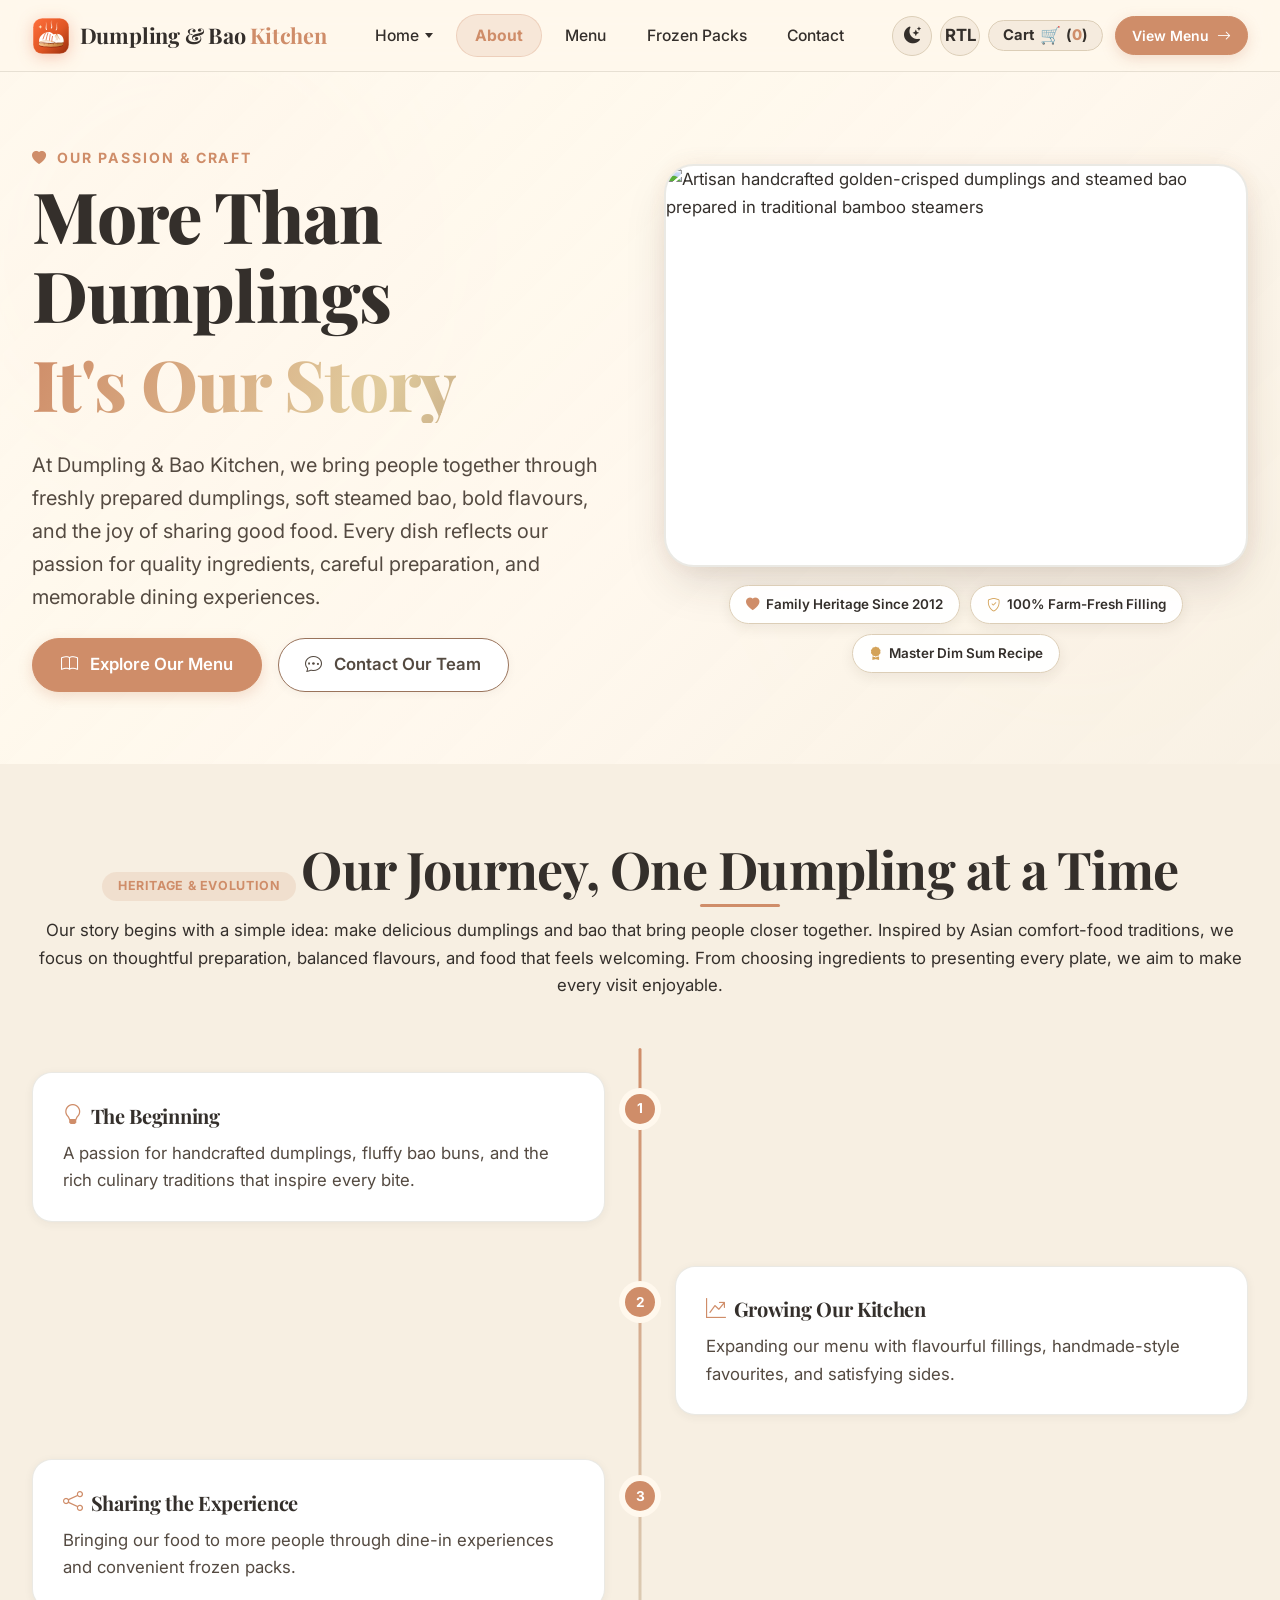
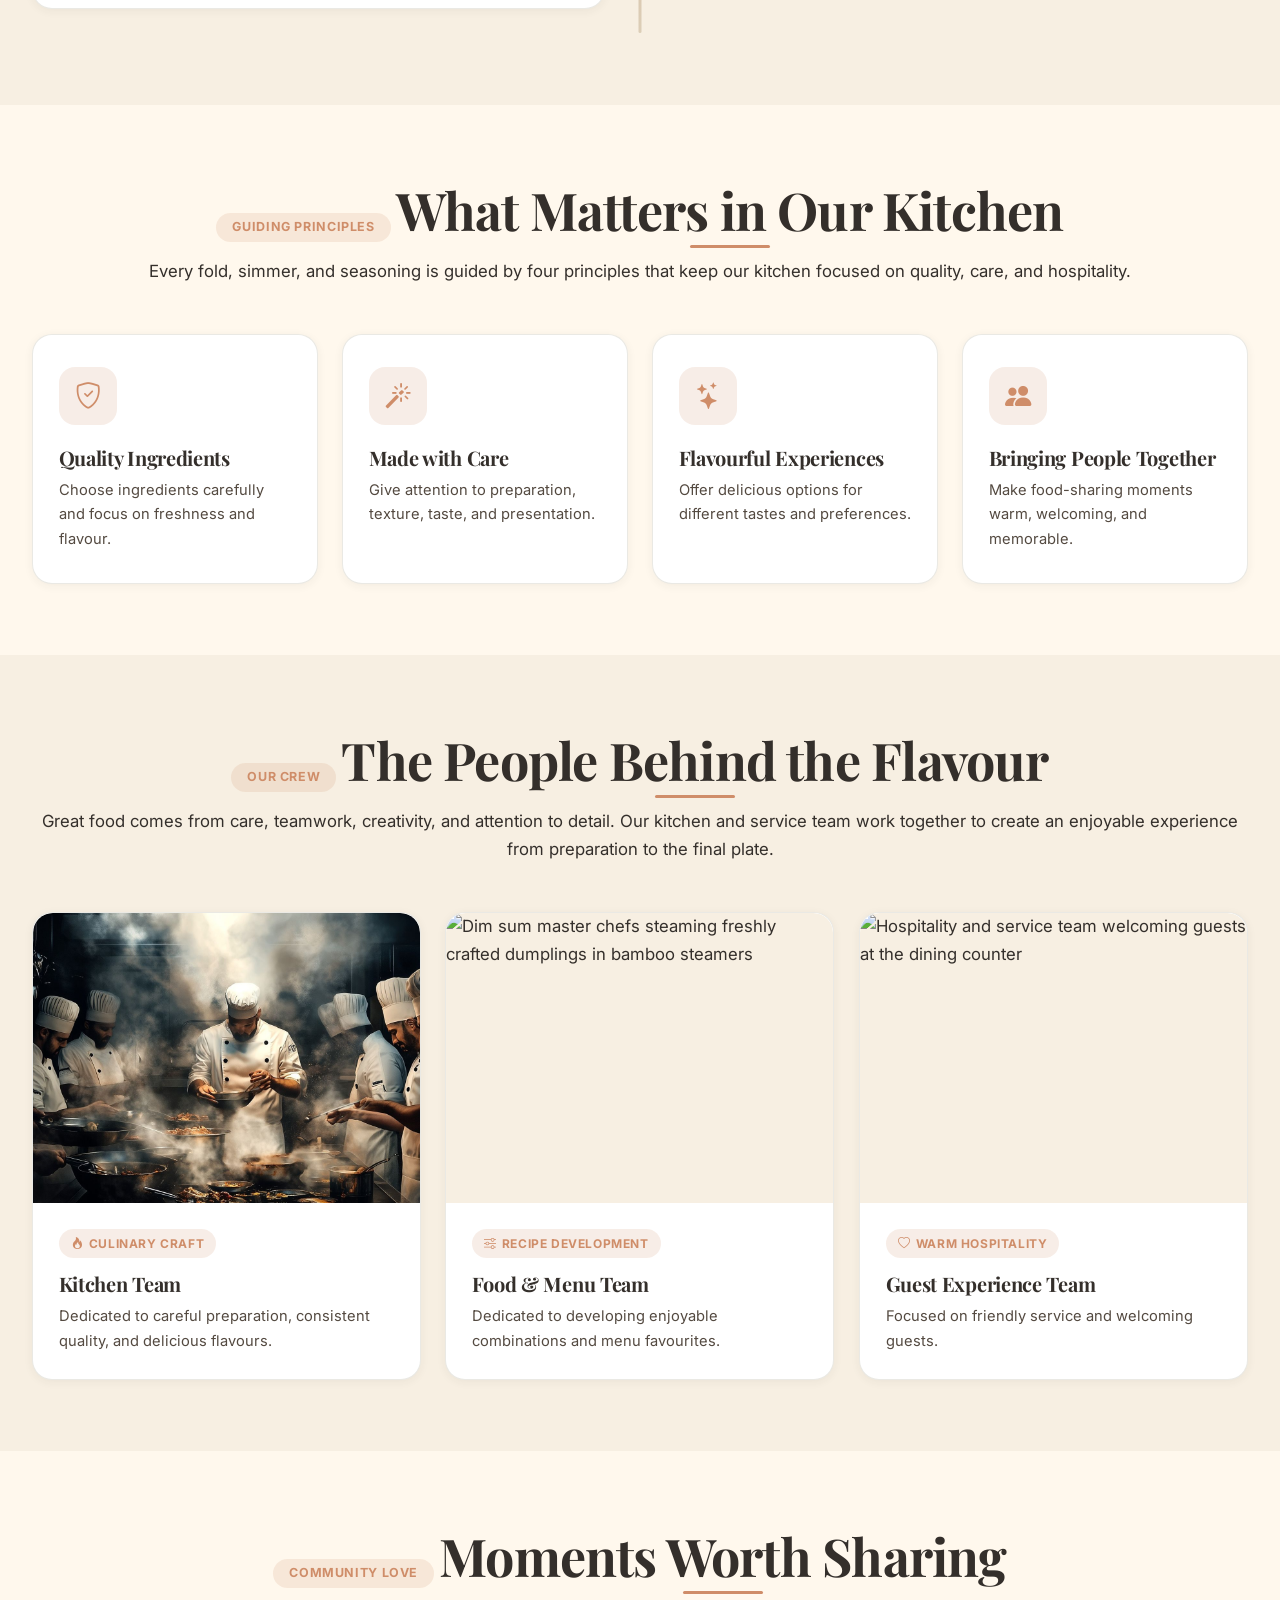
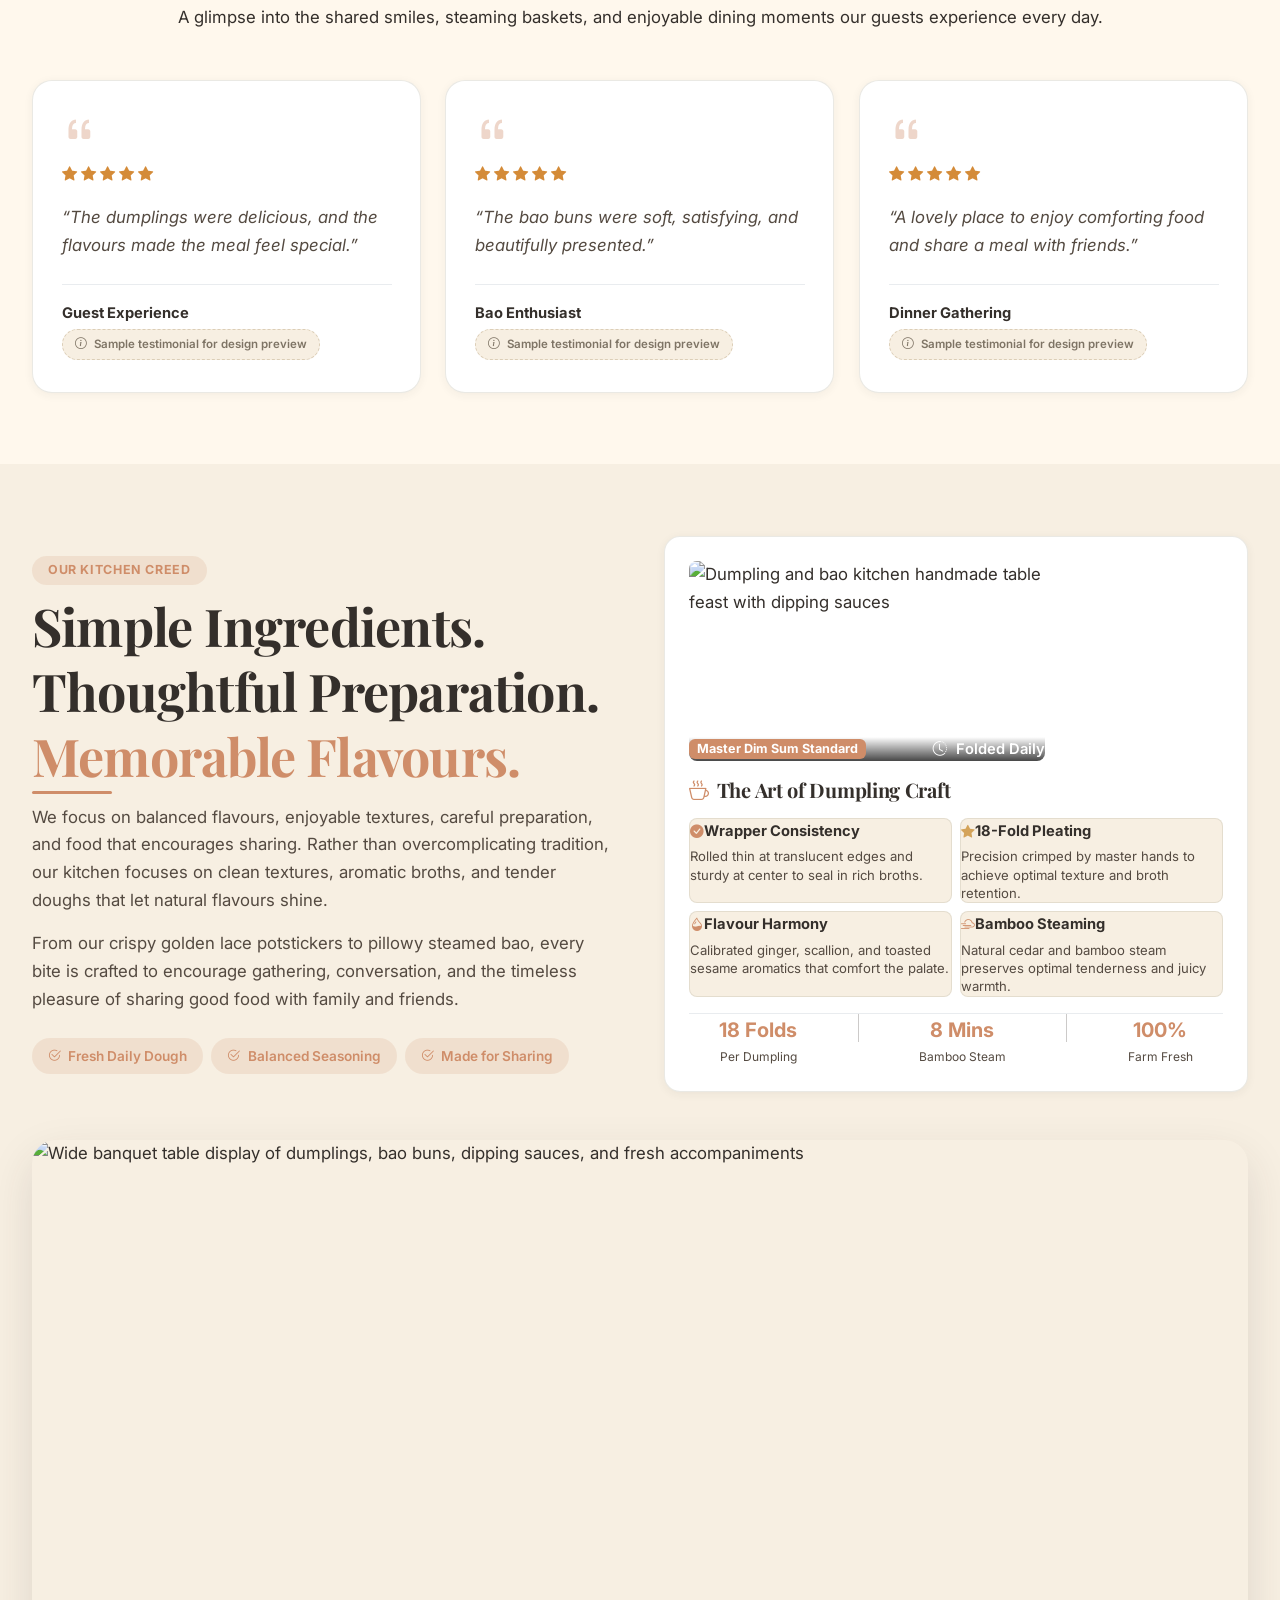
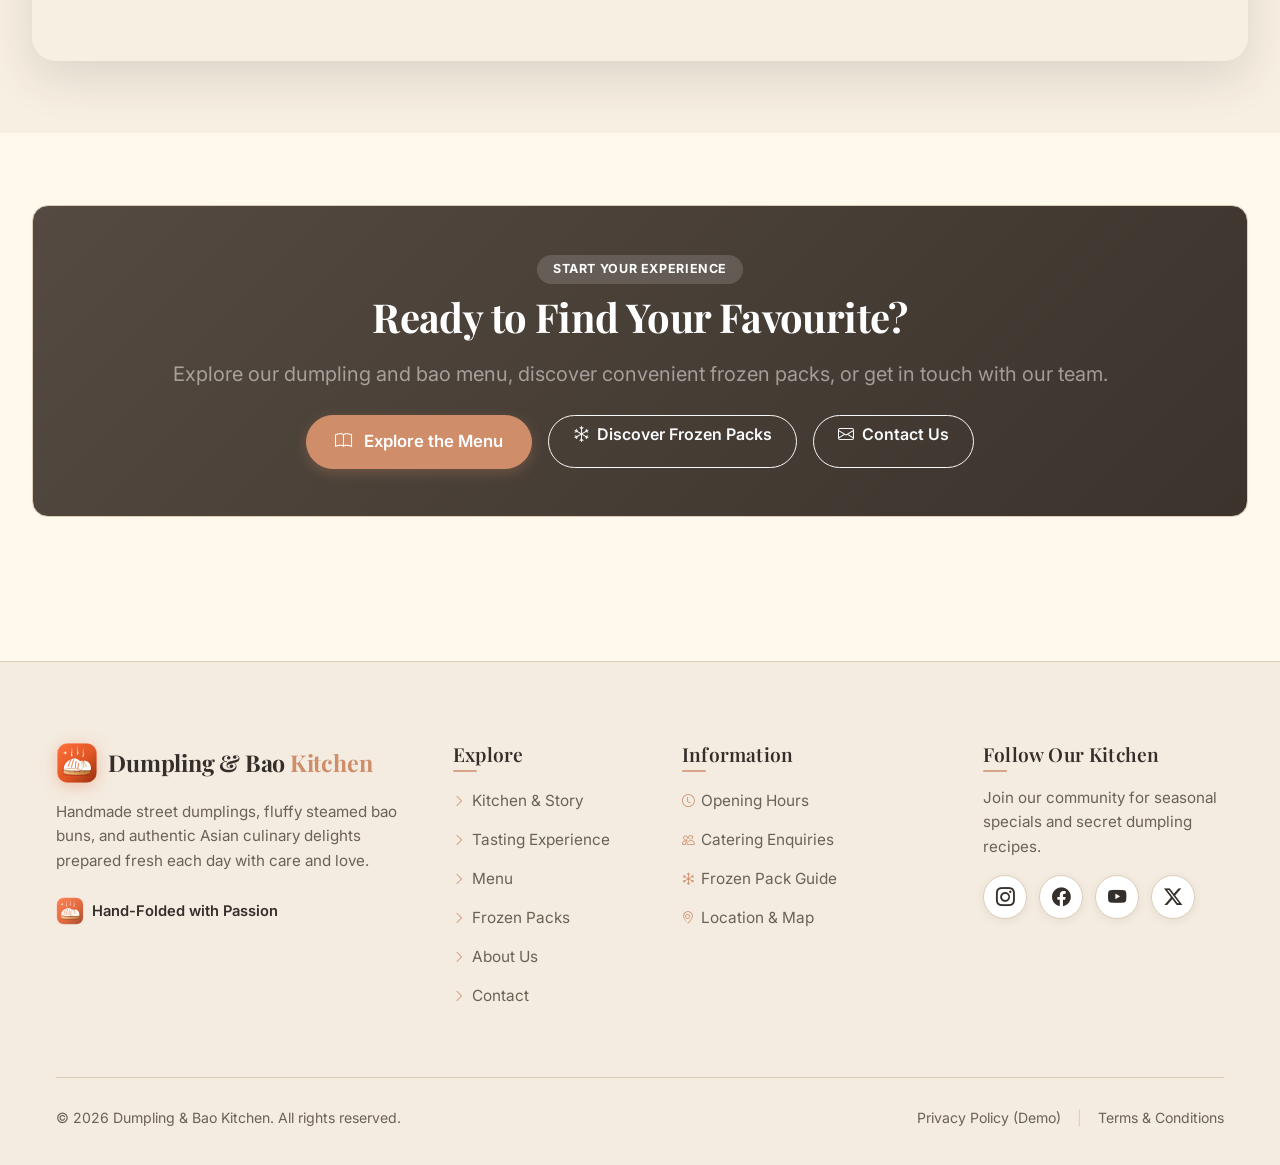
==== commit 0c4a20da: "Fix and update website code" ====
--- a/about.html
+++ b/about.html
@@ -391,23 +391,26 @@
           </p>
         </div>
 
-        <div class="row g-4">
+        <div class="row g-4 justify-content-center">
           <!-- Team Card 1: Kitchen Team -->
           <div class="col-lg-4 col-md-6 animate-on-scroll">
-            <div class="team-card">
+            <div class="team-card h-100">
               <div class="team-card-img-wrap">
                 <img 
-                  src="https://images.unsplash.com/photo-1570604127008-f644337cfb8b?auto=format&fit=crop&w=800&q=85" 
-                  alt="Dumpling & Bao Kitchen culinary team hand-crafting fresh dumplings with seasoned filling and bamboo trays"
+                  src="assets/images/kitchen/kitchen-team.jpg" 
+                  alt="Dumpling &amp; Bao Kitchen culinary team and master chefs in white chef hats preparing dishes over steaming woks"
+                  class="img-fluid w-100 h-100 kitchen-team-img"
+                  width="800"
+                  height="600"
                   loading="lazy"
-                  onerror="this.onerror=null; this.src='https://images.unsplash.com/photo-1574164052277-b9ea797de8e4?auto=format&fit=crop&w=800&q=80';"
+                  onerror="this.onerror=null; this.src='https://images.unsplash.com/photo-1589047133531-570405874c6a?auto=format&fit=crop&w=800&q=85';"
                 >
               </div>
               <div class="team-card-body">
                 <span class="team-role-badge"><i class="bi bi-fire"></i> Culinary Craft</span>
                 <h3 class="fs-5 fw-bold mb-2">Kitchen Team</h3>
                 <p class="text-secondary-custom small mb-0">
-                Dedicated to careful preparation, consistent quality, and delicious flavours.
+                  Dedicated to careful preparation, consistent quality, and delicious flavours.
                 </p>
               </div>
             </div>
@@ -415,13 +418,20 @@
 
           <!-- Team Card 2: Food & Menu Team -->
           <div class="col-lg-4 col-md-6 animate-on-scroll delay-100">
-            <div class="team-card">
+            <div class="team-card h-100">
               <div class="team-card-img-wrap">
                 <img 
-                  src="https://images.unsplash.com/photo-1574164052277-b9ea797de8e4?auto=format&fit=crop&w=800&q=85" 
-                  alt="Dim sum master chef carefully preparing freshly pleated dumplings into stacked bamboo steamers"
+                  src="https://images.unsplash.com/photo-1617627157732-7cb9fe7a37d4?auto=format&fit=crop&w=800&q=85" 
+                  srcset="https://images.unsplash.com/photo-1617627157732-7cb9fe7a37d4?auto=format&fit=crop&w=480&q=80 480w,
+                          https://images.unsplash.com/photo-1617627157732-7cb9fe7a37d4?auto=format&fit=crop&w=800&q=85 800w,
+                          https://images.unsplash.com/photo-1617627157732-7cb9fe7a37d4?auto=format&fit=crop&w=1200&q=85 1200w"
+                  sizes="(max-width: 767.98px) 100vw, (max-width: 991.98px) 50vw, 380px"
+                  alt="Dim sum master chefs steaming freshly crafted dumplings in bamboo steamers"
+                  class="img-fluid w-100 h-100"
+                  width="800"
+                  height="600"
                   loading="lazy"
-                  onerror="this.onerror=null; this.src='https://images.unsplash.com/photo-1556910103-1c02745aae4d?auto=format&fit=crop&w=800&q=80';"
+                  onerror="this.onerror=null; this.src='https://images.unsplash.com/photo-1570604127008-f644337cfb8b?auto=format&fit=crop&w=800&q=80';"
                 >
               </div>
               <div class="team-card-body">
@@ -436,11 +446,19 @@
 
           <!-- Team Card 3: Guest Experience Team -->
           <div class="col-lg-4 col-md-6 animate-on-scroll delay-200">
-            <div class="team-card">
+            <div class="team-card h-100">
               <div class="team-card-img-wrap">
                 <img 
                   src="https://images.unsplash.com/photo-1581299894007-aaa50297cf16?auto=format&fit=crop&w=800&q=80" 
+                  srcset="https://images.unsplash.com/photo-1581299894007-aaa50297cf16?auto=format&fit=crop&w=480&q=80 480w,
+                          https://images.unsplash.com/photo-1581299894007-aaa50297cf16?auto=format&fit=crop&w=800&q=80 800w,
+                          https://images.unsplash.com/photo-1581299894007-aaa50297cf16?auto=format&fit=crop&w=1200&q=85 1200w"
+                  sizes="(max-width: 767.98px) 100vw, (max-width: 991.98px) 50vw, 380px"
                   alt="Hospitality and service team welcoming guests at the dining counter"
+                  class="img-fluid w-100 h-100"
+                  style="object-position: center 15%;"
+                  width="800"
+                  height="600"
                   loading="lazy"
                   onerror="this.onerror=null; this.src='https://images.unsplash.com/photo-1556910103-1c02745aae4d?auto=format&fit=crop&w=800&q=80';"
                 >
--- a/assets/css/themes.css
+++ b/assets/css/themes.css
@@ -117,14 +117,14 @@
   --shadow-lg: 0 18px 45px rgba(52, 47, 43, 0.13);
   --shadow-hover: 0 22px 50px rgba(52, 47, 43, 0.16);
 
-  /* Footer: Deep warm brown background with cream text and terracotta accents */
-  --footer-bg: #2C2622;         /* Deep Warm Brown / Roasted Wok Charcoal */
-  --footer-text: #FFF8ED;       /* Warm Cream */
-  --footer-muted: #D4C9BC;      /* Warm Sand */
-  --footer-border: rgba(255, 248, 237, 0.14);
-  --footer-social-bg: rgba(255, 248, 237, 0.10);
-  --footer-social-border: rgba(255, 248, 237, 0.22);
-  --footer-social-color: #FFF8ED;
+  /* Footer: Warm ivory / sesame surface with dark chocolate typography and terracotta accents */
+  --footer-bg: #F4ECE1;         /* Warm Ivory-Sesame Ground Surface */
+  --footer-text: #342F2B;       /* Dark Chocolate Typography */
+  --footer-muted: #6B6256;      /* Muted Warm Stone — WCAG AAA Compliant (5.5:1+) */
+  --footer-border: #DCCEB7;     /* Warm Stone Border */
+  --footer-social-bg: #FFFFFF;  /* Crisp White Elevated Pill Buttons */
+  --footer-social-border: #DCCEB7; /* Warm Stone Pill Border */
+  --footer-social-color: #342F2B;  /* Dark Chocolate Icon */
 
   /* Accents */
   --accent-chili: #CF8D69;      /* Terracotta (Primary CTA, highlights, badges) */
@@ -211,6 +211,8 @@
 .footer-brand-title,
 .footer-col-title,
 .footer-desc,
+.footer-follow-desc,
+.footer-signature-text,
 .footer-links a,
 .social-pill-btn,
 .footer-bottom-bar,
--- a/assets/css/style.css
+++ b/assets/css/style.css
@@ -1518,8 +1518,16 @@
 .footer-links a:focus-visible {
   color: var(--accent-chili) !important;
   transform: translateX(4px) scale(1.015);
-  text-shadow: 0 0 10px rgba(207, 141, 105, 0.25);
   outline: none;
+}
+
+[data-bs-theme="dark"] .footer-links a:hover,
+[data-bs-theme="dark"] .footer-links a:focus-visible {
+  text-shadow: 0 0 10px rgba(207, 141, 105, 0.35);
+}
+
+.footer-links a[style*="accent-chili"] {
+  color: var(--accent-chili) !important;
 }
 
 [dir="rtl"] .footer-links a:hover,
@@ -1572,6 +1580,11 @@
               color 0.25s ease;
   cursor: pointer;
   box-sizing: border-box;
+  box-shadow: 0 2px 8px rgba(52, 47, 43, 0.08);
+}
+
+[data-bs-theme="dark"] .social-pill-btn {
+  box-shadow: 0 2px 8px rgba(0, 0, 0, 0.35);
 }
 
 .social-pill-btn:hover,
@@ -2691,17 +2704,30 @@
   overflow: hidden;
   position: relative;
   background-color: var(--bg-secondary);
+  border-radius: 1.25rem 1.25rem 0 0;
 }
 
 .team-card-img-wrap img {
   width: 100%;
   height: 100%;
   object-fit: cover;
+  object-position: center 25%;
   transition: transform 0.5s ease;
+  display: block;
 }
 
 .team-card:hover .team-card-img-wrap img {
   transform: scale(1.06);
+}
+
+.kitchen-team-img {
+  object-position: center 46% !important;
+}
+
+@media (max-width: 575.98px) {
+  .team-card-img-wrap {
+    aspect-ratio: 16 / 10;
+  }
 }
 
 .team-card-body {
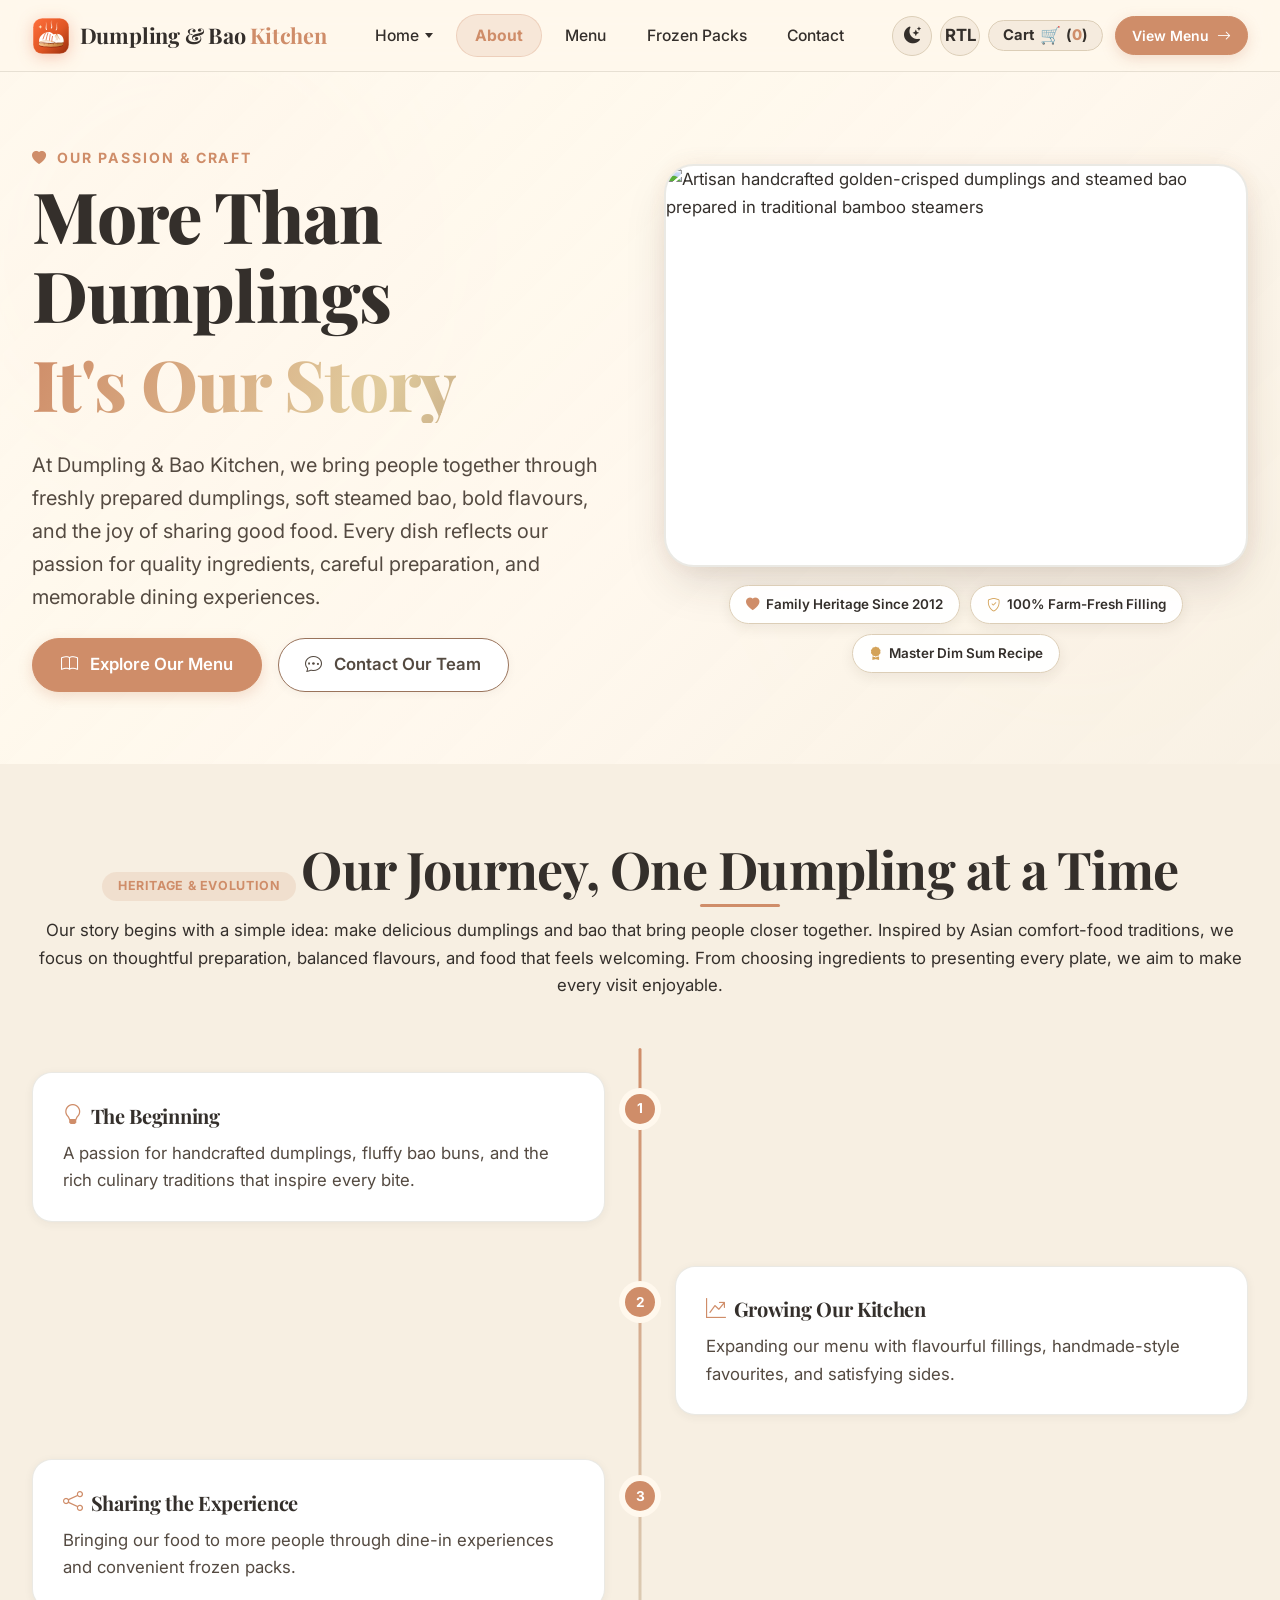
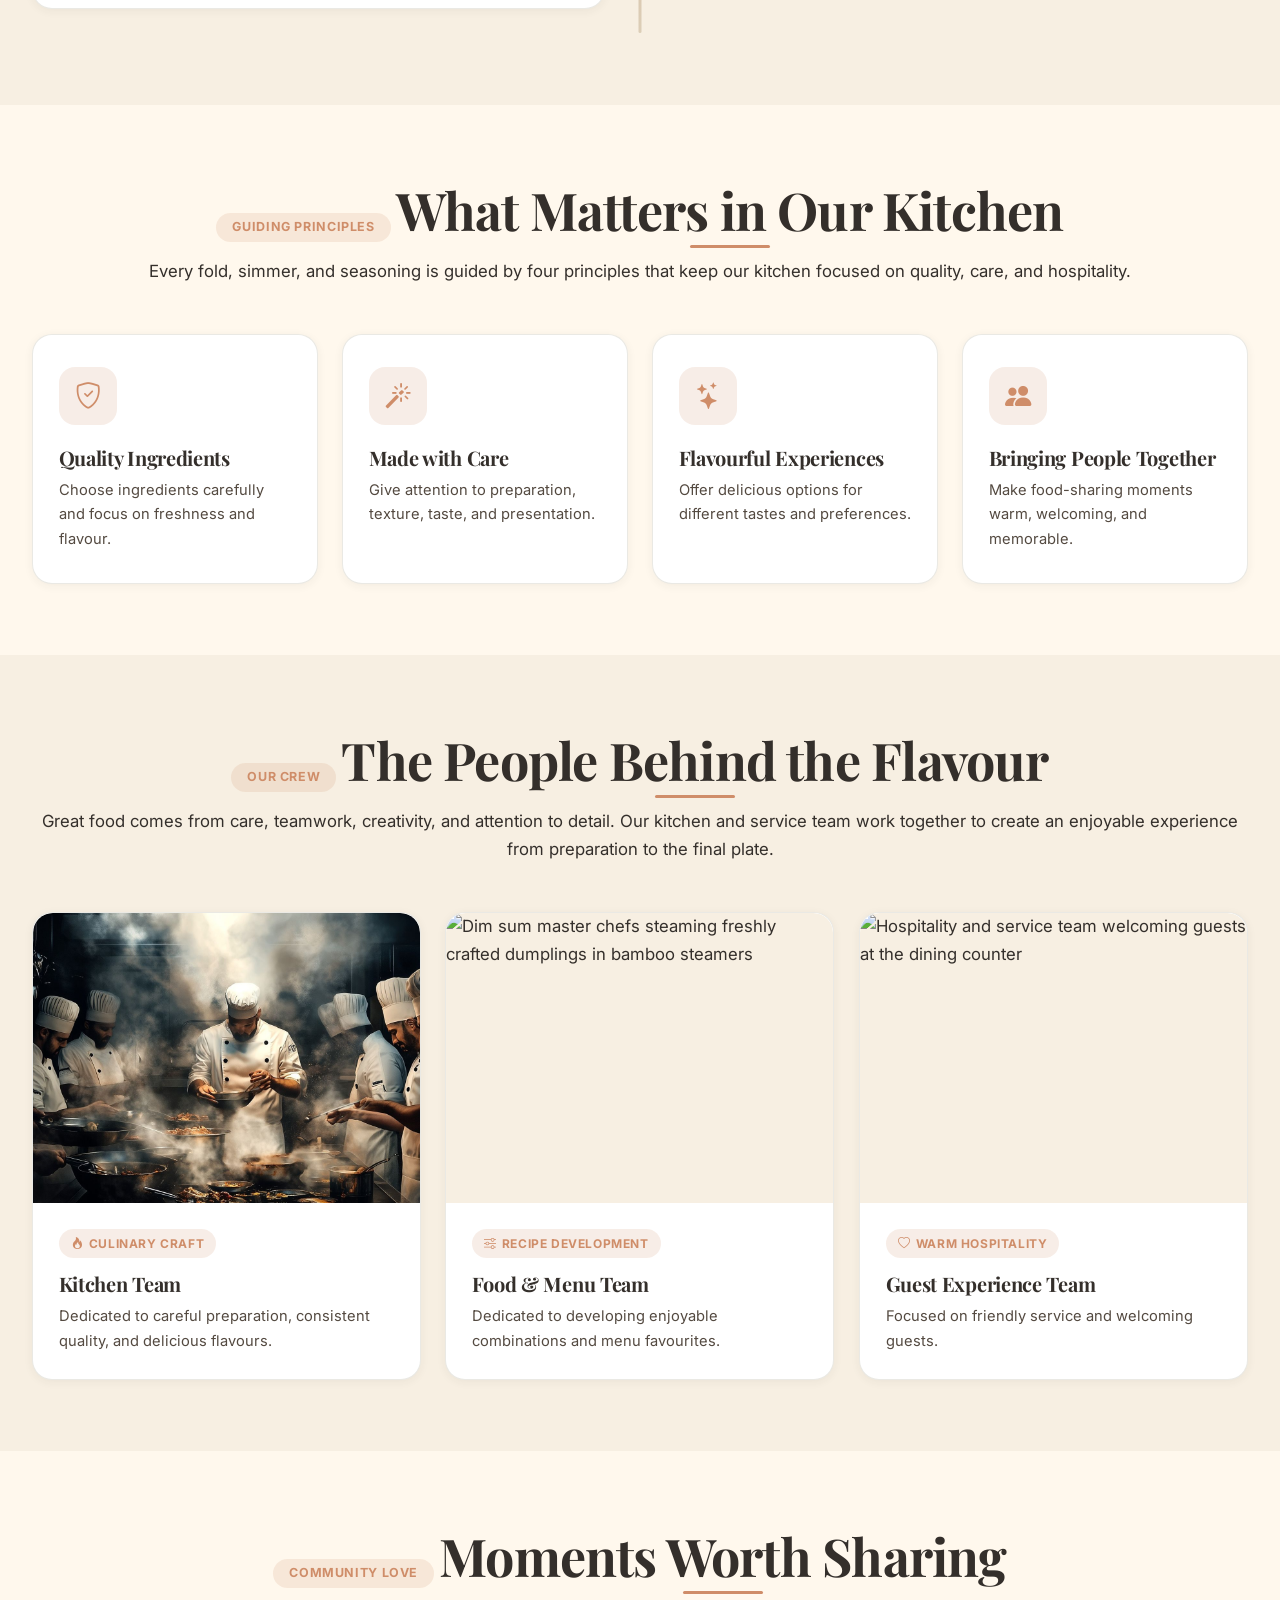
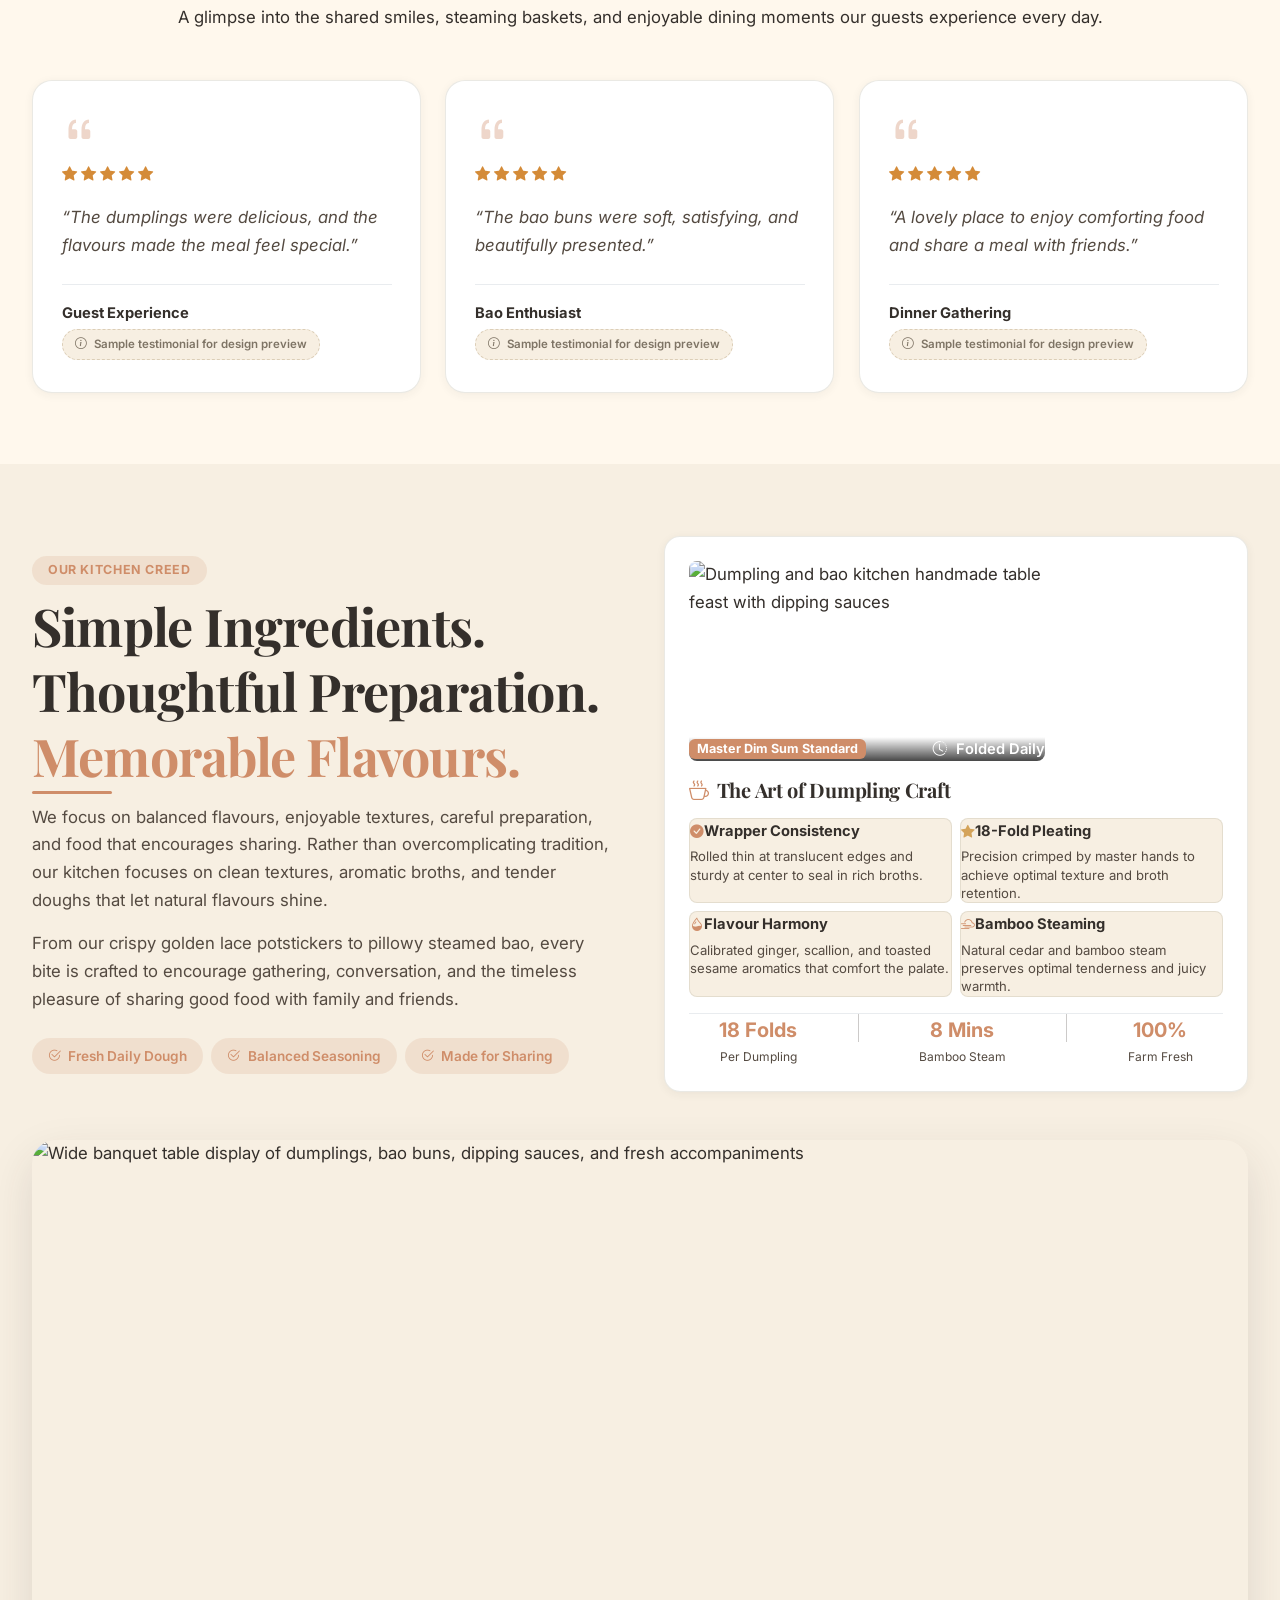
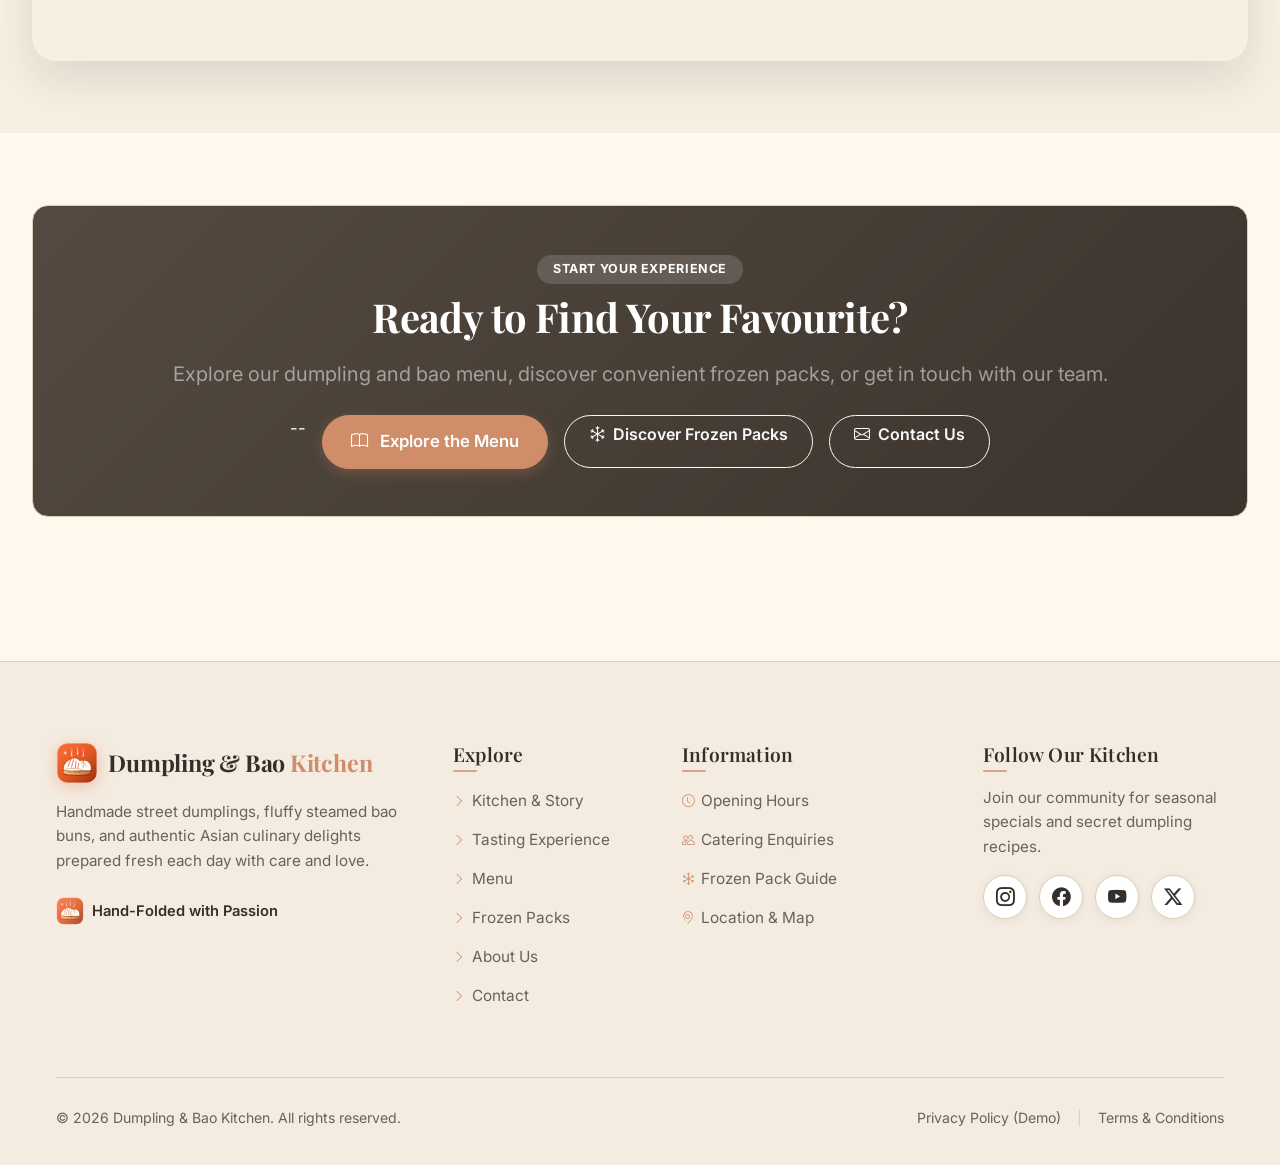
==== commit cbd73ba2: "Fix and update website code" ====
--- a/about.html
+++ b/about.html
@@ -711,7 +711,7 @@
             <p class="fs-5 text-white-50 mb-4">
               Explore our dumpling and bao menu, discover convenient frozen packs, or get in touch with our team.
             </p>
-            <div class="d-flex flex-wrap justify-content-center gap-3">
+            <div class="d-flex flex-wrap justify-content-center gap-3">--
               <a href="menu.html" class="btn-chili">
                 <i class="bi bi-book me-1"></i>
                 <span>Explore the Menu</span>
--- a/assets/css/style.css
+++ b/assets/css/style.css
@@ -761,6 +761,26 @@
   transform: scale(1.06);
 }
 
+.shanghai-soup-dumplings-img {
+  object-position: center 54% !important;
+}
+
+.sweet-corn-chestnut-img {
+  object-position: center 65% !important;
+}
+
+.prawn-golden-broth-img {
+  object-position: center 28% !important;
+}
+
+.slow-cooked-pork-bao-img {
+  object-position: center 52% !important;
+}
+
+.braised-mushroom-bao-img {
+  object-position: center 48% !important;
+}
+
 .food-card-body {
   padding: 1.35rem;
   display: flex;
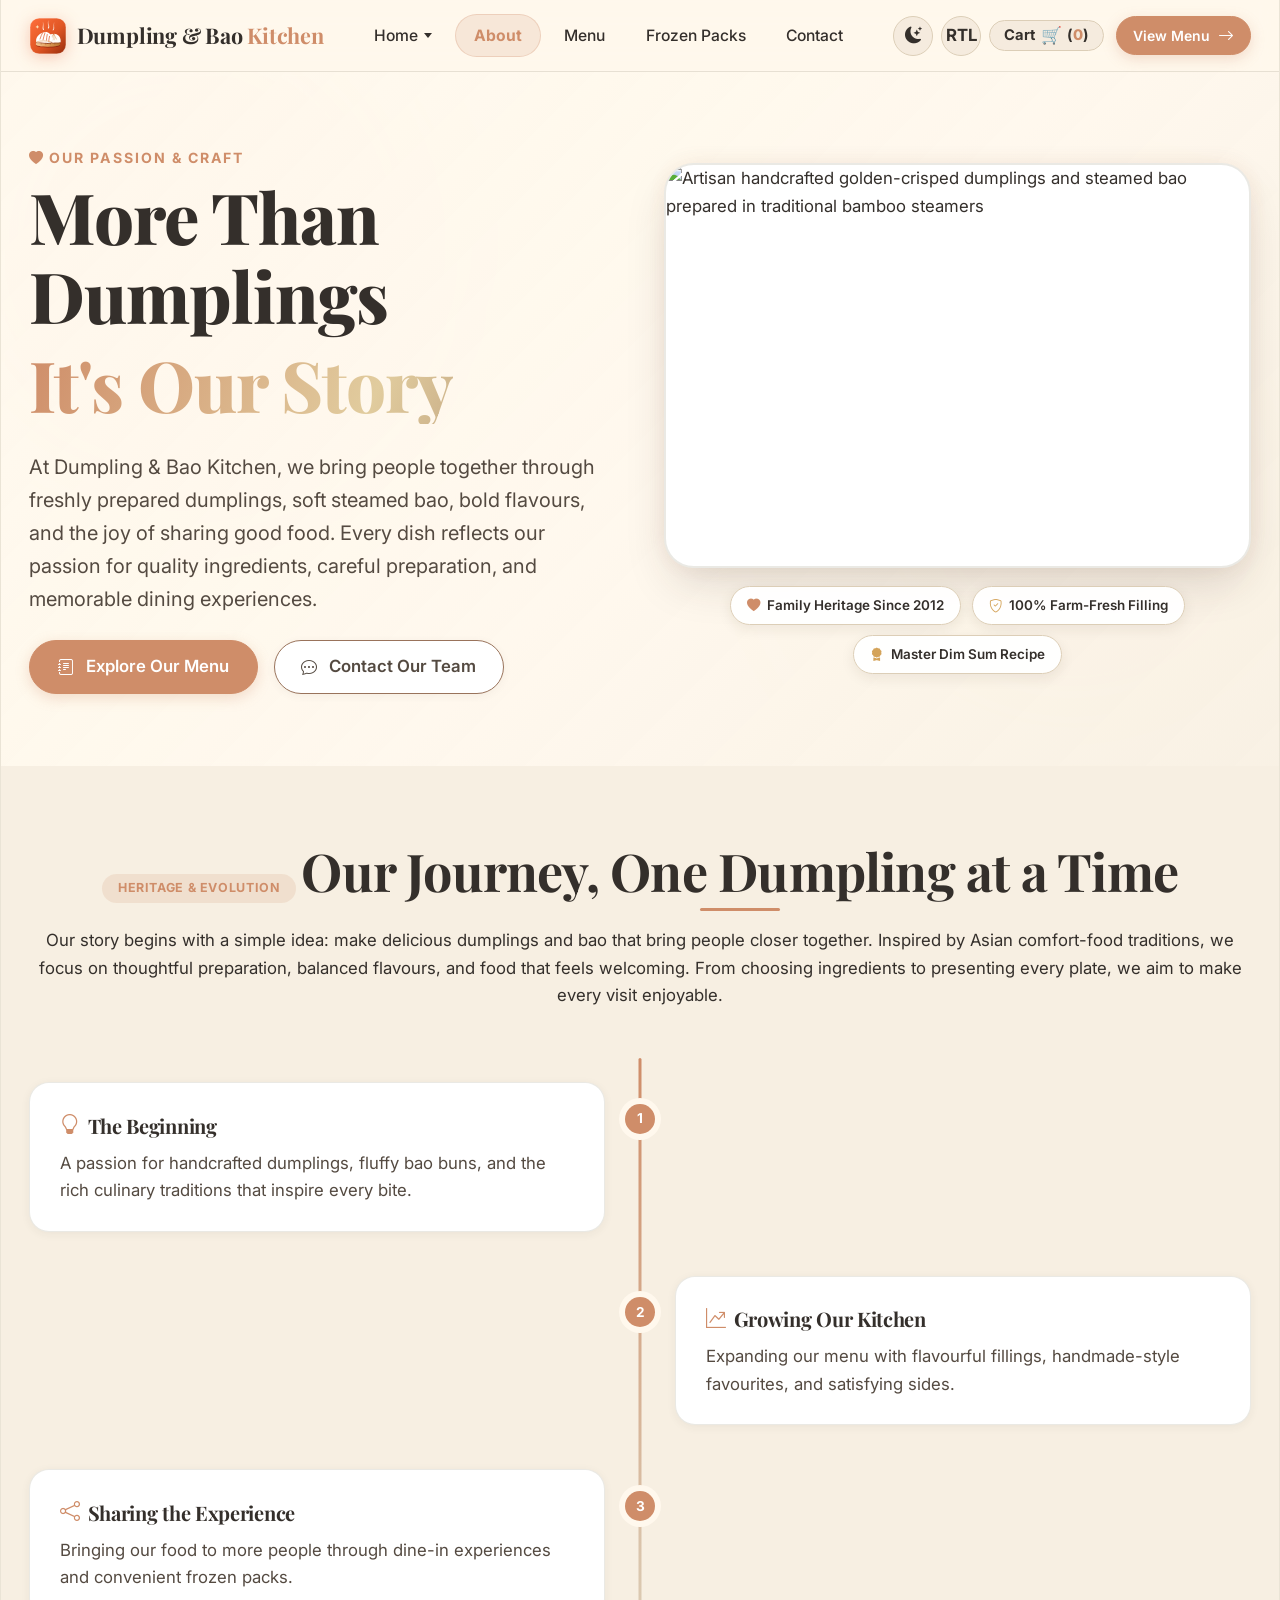
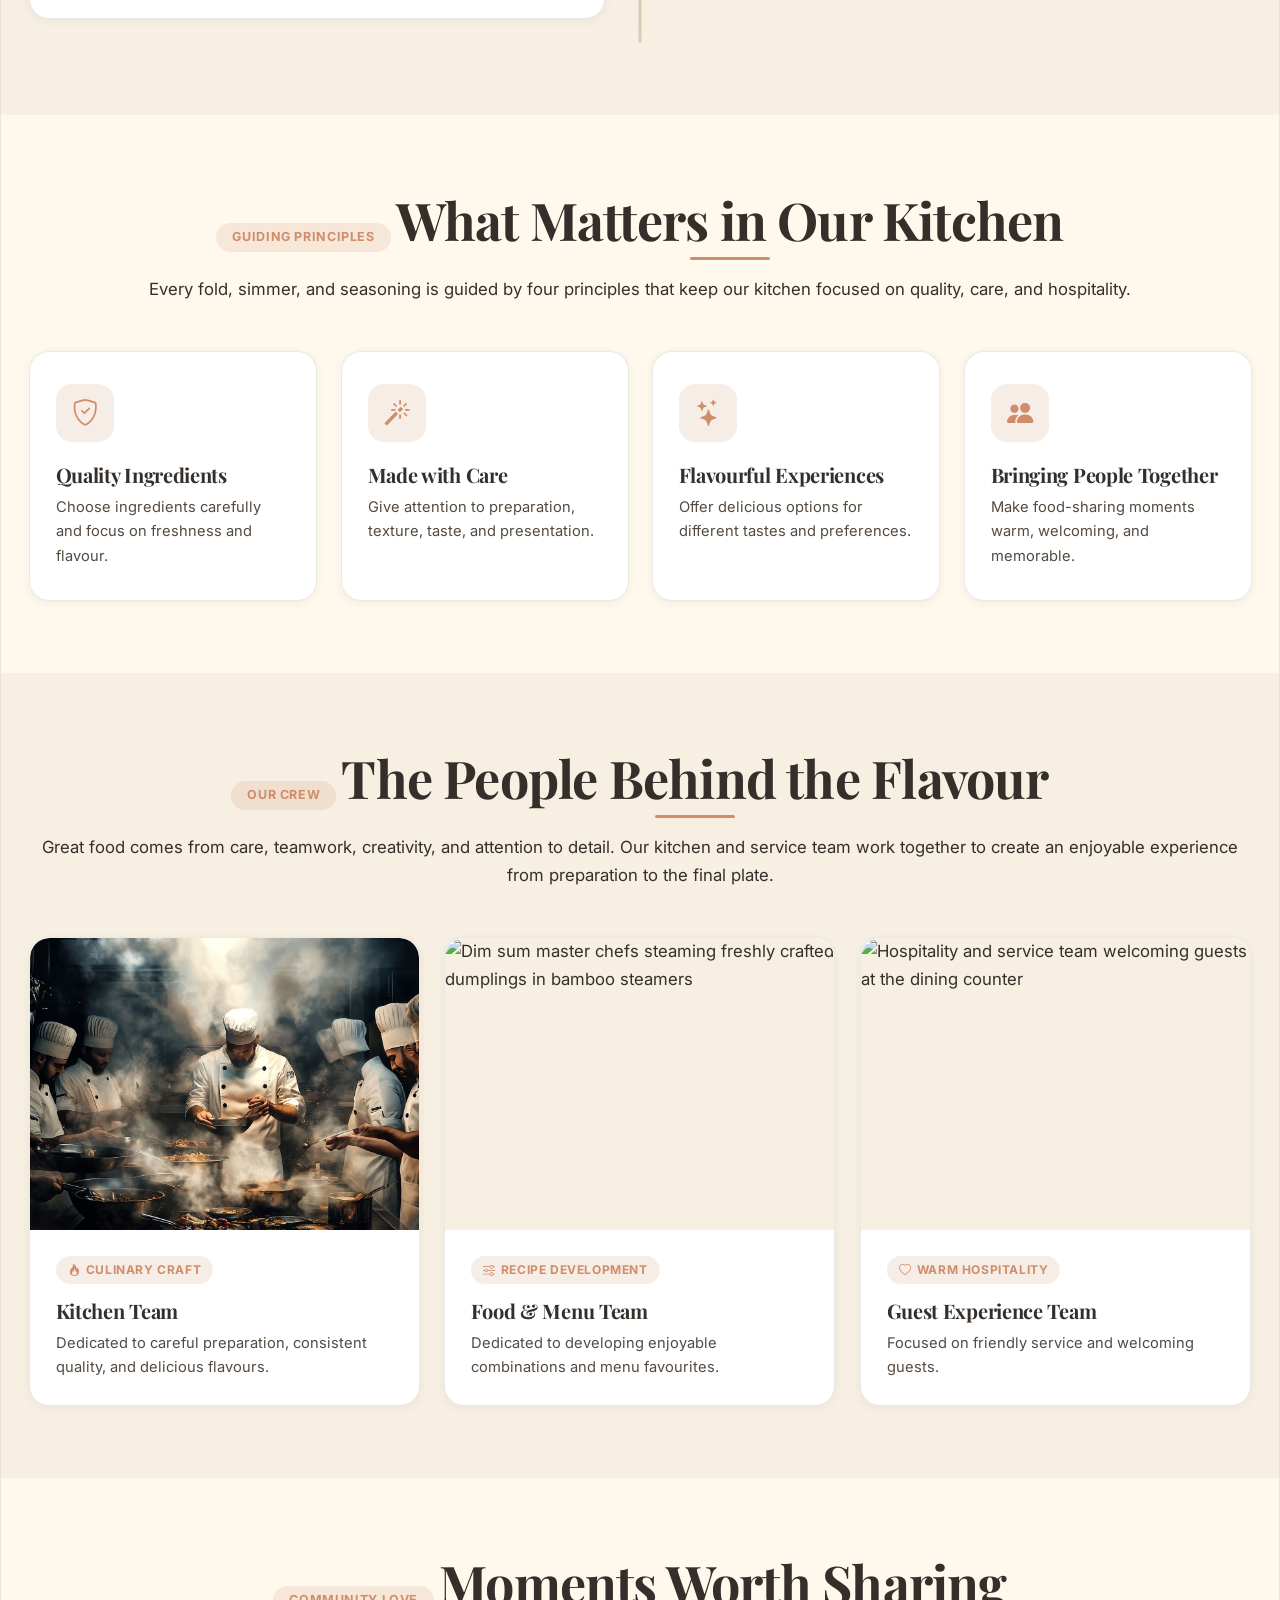
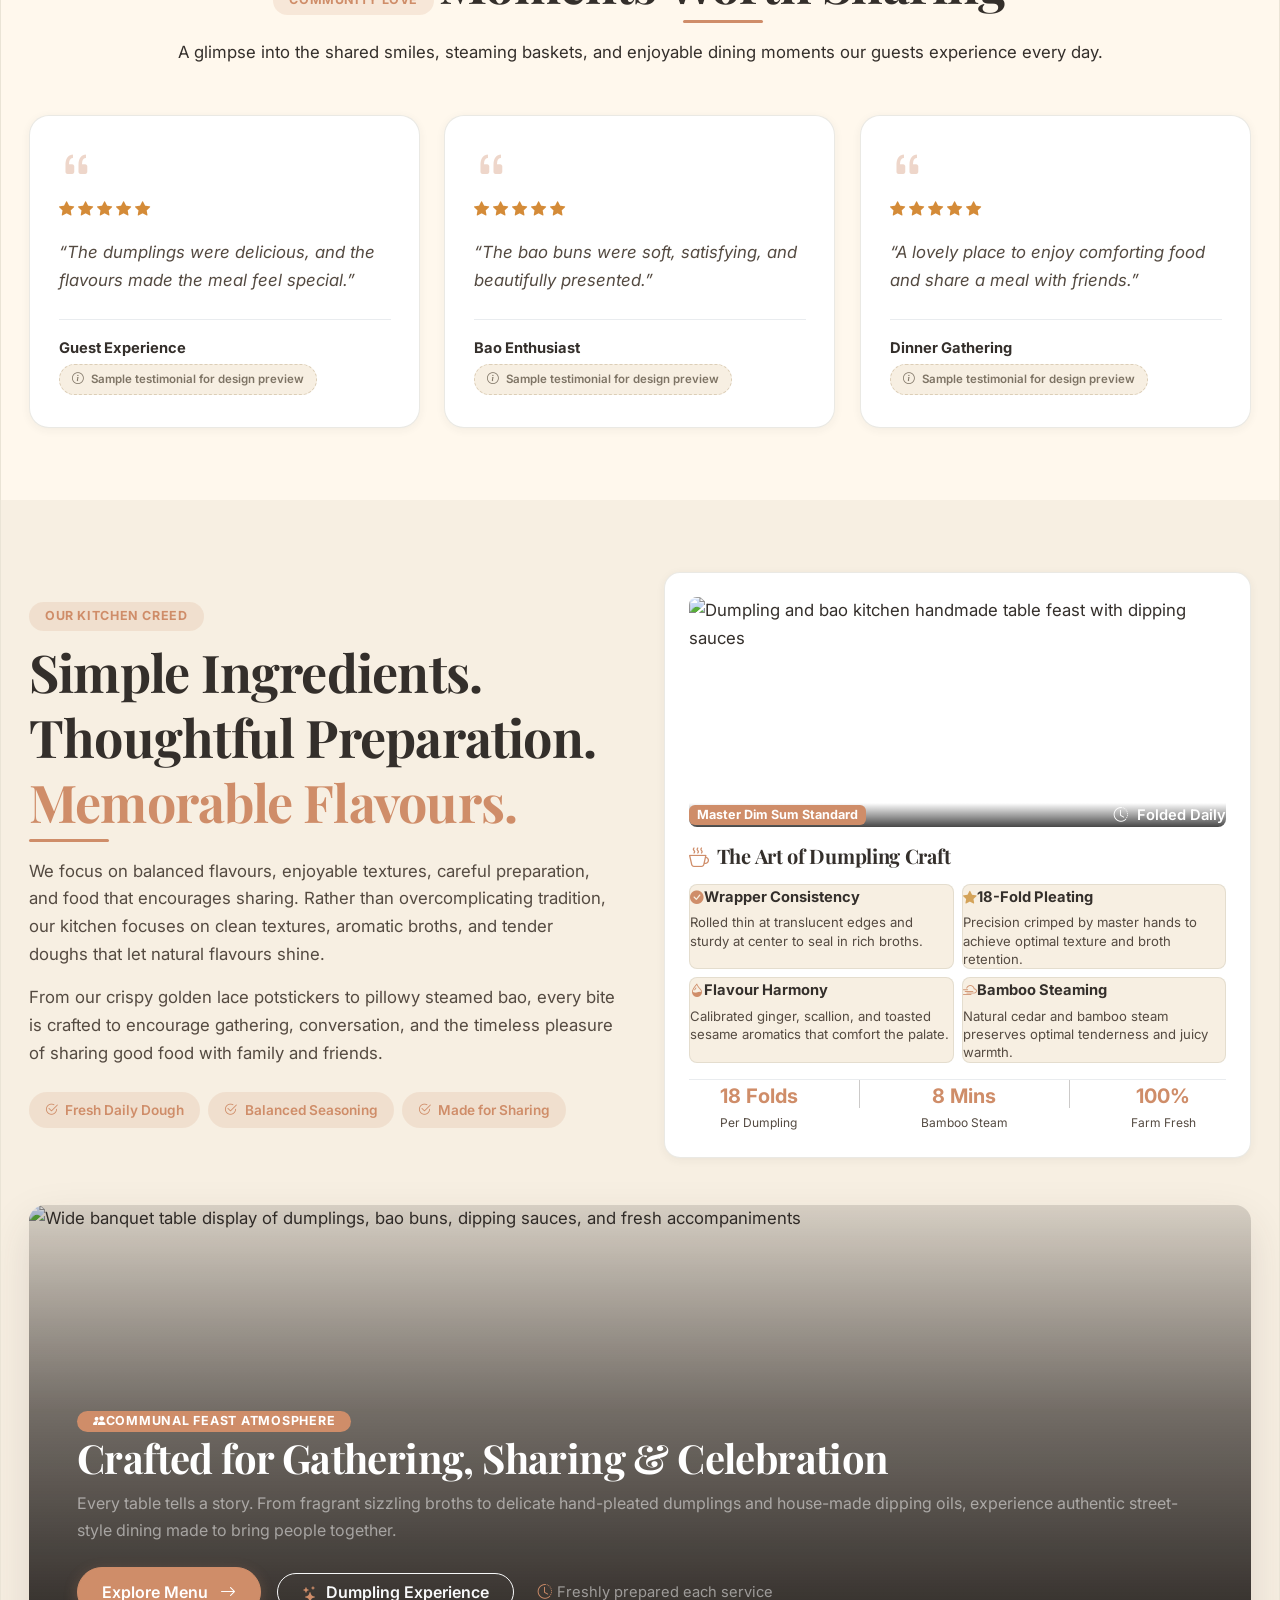
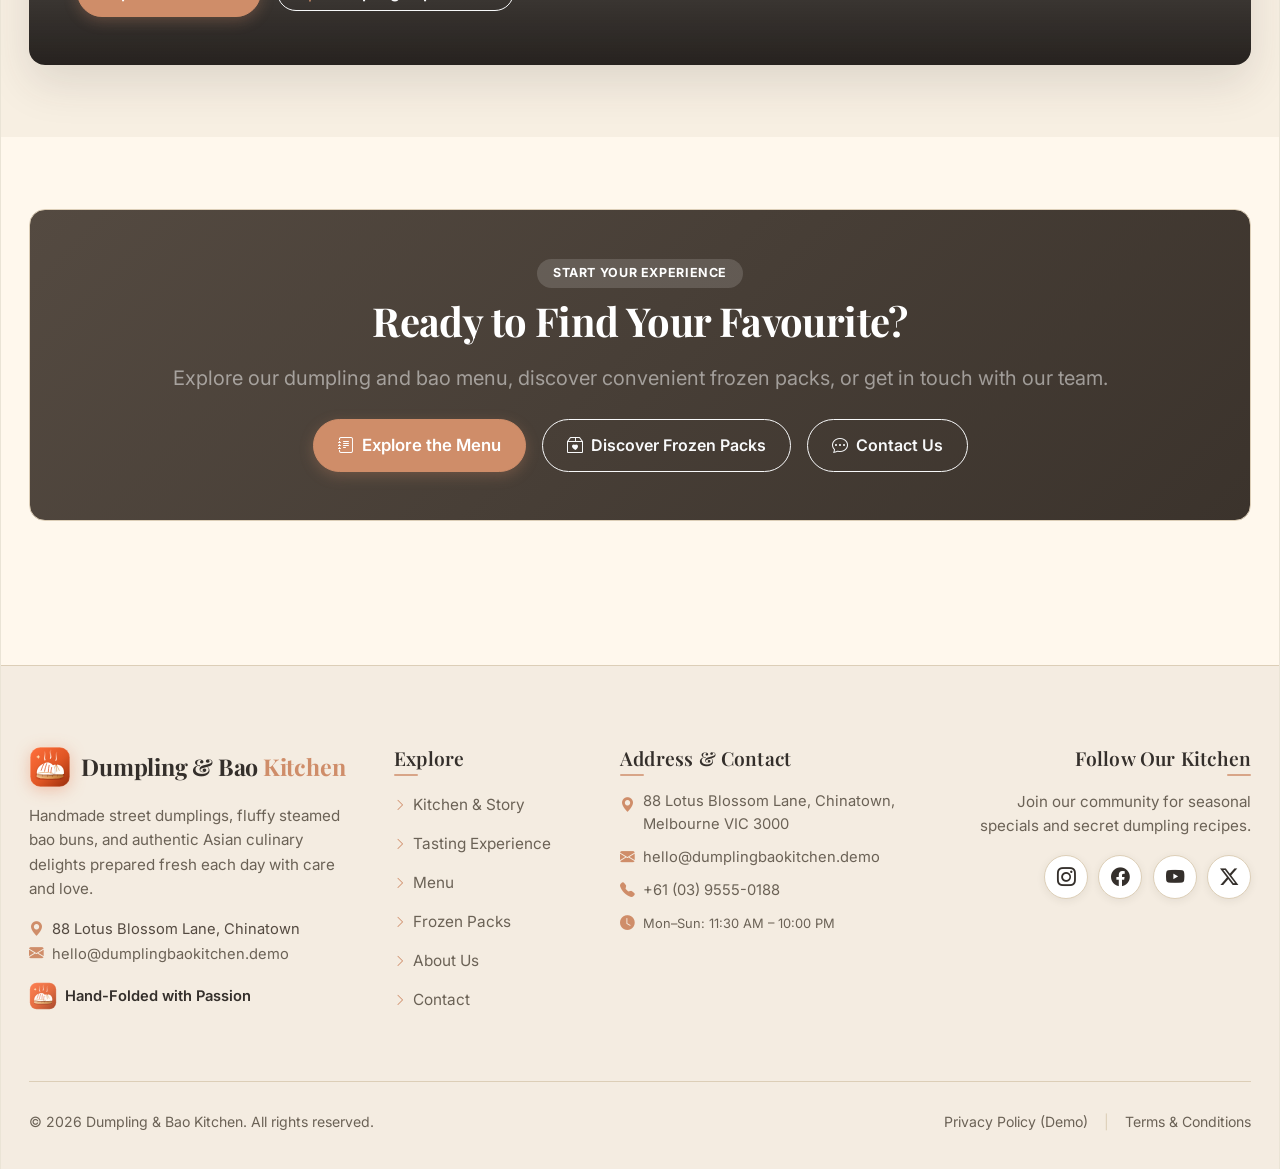
==== commit 06d5df85: "Fix website issues" ====
--- a/about.html
+++ b/about.html
@@ -24,11 +24,15 @@
   <!-- Bootstrap Icons -->
   <link rel="stylesheet" href="https://cdn.jsdelivr.net/npm/bootstrap-icons@1.11.3/font/bootstrap-icons.min.css">
 
-  <!-- Tailwind CSS Configuration (Disables conflicting collapse utility) -->
+  <!-- Tailwind CSS Configuration -->
   <script>
     tailwind = {
       corePlugins: {
         visibility: false,
+        container: false,
+      },
+      theme: {
+        container: false,
       }
     };
   </script>
@@ -100,25 +104,15 @@
               <ul class="dropdown-menu dropdown-menu-custom shadow-lg" aria-labelledby="homeDropdown">
                 <li>
                   <a class="dropdown-item" href="index.html">
-                    <div class="d-flex align-items-center gap-2">
-                      <i class="bi bi-shop text-chili fs-5"></i>
-                      <div>
-                        <div class="fw-semibold">Kitchen &amp; Our Story</div>
-                        <div class="small text-muted-custom">Artisan craft &amp; heritage</div>
-                      </div>
-                    </div>
+                    <div class="fw-semibold">Kitchen &amp; Our Story</div>
+                    <div class="small text-muted-custom">Artisan craft &amp; heritage</div>
                   </a>
                 </li>
                 <li><hr class="dropdown-divider my-1"></li>
                 <li>
                   <a class="dropdown-item" href="dumpling-experience.html">
-                    <div class="d-flex align-items-center gap-2">
-                      <i class="bi bi-stars text-chili fs-5"></i>
-                      <div>
-                        <div class="fw-semibold">Dumpling Experience</div>
-                        <div class="small text-muted-custom">Tasting flights &amp; workshops</div>
-                      </div>
-                    </div>
+                    <div class="fw-semibold">Dumpling Experience</div>
+                    <div class="small text-muted-custom">Tasting flights &amp; workshops</div>
                   </a>
                 </li>
               </ul>
@@ -192,7 +186,7 @@
             </p>
             <div class="d-flex flex-wrap gap-3">
               <a href="menu.html" class="btn-chili btn-magnetic btn-shimmer">
-                <i class="bi bi-book me-1"></i>
+                <i class="bi bi-journal-text me-1"></i>
                 <span>Explore Our Menu</span>
               </a>
               <a href="contact.html" class="btn-outline-chili btn-magnetic btn-shimmer">
@@ -591,7 +585,7 @@
           <div class="col-lg-6 animate-on-scroll delay-100">
             <div class="philosophy-craft-card p-4 rounded-4">
               <!-- Top: Image Header with Badge -->
-              <div class="philosophy-card-media mb-3 overflow-hidden rounded-3 position-relative" style="aspect-ratio: 16 / 9; max-height: 200px;">
+              <div class="philosophy-card-media w-100 mb-3 overflow-hidden rounded-3 position-relative">
                 <img 
                   src="https://images.unsplash.com/photo-1504674900247-0877df9cc836?auto=format&fit=crop&w=800&q=80" 
                   alt="Dumpling and bao kitchen handmade table feast with dipping sauces"
@@ -681,13 +675,41 @@
         </div>
 
         <!-- Wide Food Showcase Photograph (Authentic Dim Sum Dining Atmosphere) -->
-        <div class="philosophy-banner-wrap animate-on-scroll">
+        <div class="philosophy-banner-wrap animate-on-scroll position-relative overflow-hidden rounded-4">
           <img 
             src="https://images.unsplash.com/photo-1498654896293-37aacf113fd9?auto=format&fit=crop&w=1600&q=80" 
             alt="Wide banquet table display of dumplings, bao buns, dipping sauces, and fresh accompaniments" 
+            class="philosophy-banner-img"
             loading="lazy"
             onerror="this.onerror=null; this.src='https://images.unsplash.com/photo-1504674900247-0877df9cc836?auto=format&fit=crop&w=1600&q=80';"
           >
+          <!-- Gradient Scrim & Rich Atmosphere Content Overlay -->
+          <div class="philosophy-banner-overlay position-absolute inset-0 d-flex flex-column justify-content-end p-4 p-md-5">
+            <div class="max-w-2xl text-white">
+              <span class="badge bg-chili text-white px-3 py-1.5 rounded-pill fw-bold text-uppercase mb-2.5 d-inline-flex align-items-center gap-1.5" style="font-size: 0.78rem; letter-spacing: 0.06em;">
+                <i class="bi bi-people-fill"></i> Communal Feast Atmosphere
+              </span>
+              <h3 class="display-6 fw-bold text-white mb-2 leading-tight">
+                Crafted for Gathering, Sharing &amp; Celebration
+              </h3>
+              <p class="text-white-50 fs-6 mb-4 max-w-xl leading-relaxed">
+                Every table tells a story. From fragrant sizzling broths to delicate hand-pleated dumplings and house-made dipping oils, experience authentic street-style dining made to bring people together.
+              </p>
+              <div class="d-flex flex-wrap align-items-center gap-3">
+                <a href="menu.html" class="btn btn-chili px-4 py-2.5 rounded-pill fw-semibold">
+                  <span>Explore Menu</span>
+                  <i class="bi bi-arrow-right ms-1"></i>
+                </a>
+                <a href="dumpling-experience.html" class="btn btn-outline-light px-4 py-2.5 rounded-pill fw-semibold">
+                  <i class="bi bi-stars me-1 text-gold"></i>
+                  <span>Dumpling Experience</span>
+                </a>
+                <span class="small text-white-50 ms-md-2 d-none d-sm-inline-flex align-items-center gap-1">
+                  <i class="bi bi-clock-history text-gold"></i> Freshly prepared each service
+                </span>
+              </div>
+            </div>
+          </div>
         </div>
       </div>
     </section>
@@ -711,17 +733,17 @@
             <p class="fs-5 text-white-50 mb-4">
               Explore our dumpling and bao menu, discover convenient frozen packs, or get in touch with our team.
             </p>
-            <div class="d-flex flex-wrap justify-content-center gap-3">--
-              <a href="menu.html" class="btn-chili">
-                <i class="bi bi-book me-1"></i>
+            <div class="d-flex flex-wrap justify-content-center gap-3">
+              <a href="menu.html" class="btn-chili px-4 py-2.5 rounded-pill fw-semibold d-inline-flex align-items-center gap-2">
+                <i class="bi bi-journal-text"></i>
                 <span>Explore the Menu</span>
               </a>
-              <a href="frozen-packs.html" class="btn btn-outline-light rounded-pill px-4 py-2.5 fw-semibold">
-                <i class="bi bi-snow me-1"></i>
+              <a href="frozen-packs.html" class="btn btn-outline-light rounded-pill px-4 py-2.5 fw-semibold d-inline-flex align-items-center gap-2">
+                <i class="bi bi-box2-heart"></i>
                 <span>Discover Frozen Packs</span>
               </a>
-              <a href="contact.html" class="btn btn-outline-light rounded-pill px-4 py-2.5 fw-semibold">
-                <i class="bi bi-envelope me-1"></i>
+              <a href="contact.html" class="btn btn-outline-light rounded-pill px-4 py-2.5 fw-semibold d-inline-flex align-items-center gap-2">
+                <i class="bi bi-chat-dots"></i>
                 <span>Contact Us</span>
               </a>
             </div>
@@ -737,7 +759,7 @@
   <footer class="footer-custom" role="contentinfo">
     <div class="container footer-container">
       <div class="footer-grid">
-        <!-- Col 1: Brand -->
+        <!-- Col 1: Brand & Overview -->
         <div class="footer-col footer-col-brand">
           <a href="index.html" class="footer-brand-title mb-3 text-decoration-none">
             <span class="brand-logo-mark" aria-hidden="true">
@@ -745,16 +767,26 @@
             </span>
             <span>Dumpling &amp; Bao <span class="brand-name-kitchen">Kitchen</span></span>
           </a>
-          <p class="footer-desc mb-4 pe-lg-3">
+          <p class="footer-desc mb-3 pe-lg-3">
             Handmade street dumplings, fluffy steamed bao buns, and authentic Asian culinary delights prepared fresh each day with care and love.
           </p>
+          <div class="footer-brand-contact mb-3">
+            <div class="d-flex align-items-center gap-2 mb-1.5 small text-secondary-custom">
+              <i class="bi bi-geo-alt-fill text-chili flex-shrink-0"></i>
+              <span>88 Lotus Blossom Lane, Chinatown</span>
+            </div>
+            <div class="d-flex align-items-center gap-2 small text-secondary-custom">
+              <i class="bi bi-envelope-fill text-chili flex-shrink-0"></i>
+              <a href="mailto:hello@dumplingbaokitchen.demo" class="footer-contact-link text-decoration-none">hello@dumplingbaokitchen.demo</a>
+            </div>
+          </div>
           <div class="d-flex align-items-center gap-2 footer-signature">
             <img src="assets/icons/dumpling.svg" alt="Dumpling logo mark" width="28" height="28" style="opacity: 0.85;">
             <span class="small fw-semibold footer-signature-text">Hand-Folded with Passion</span>
           </div>
         </div>
 
-        <!-- Col 2: Explore -->
+        <!-- Col 2: Explore Links -->
         <div class="footer-col footer-col-explore">
           <h3 class="footer-col-title">Explore</h3>
           <ul class="footer-links">
@@ -767,29 +799,41 @@
           </ul>
         </div>
 
-        <!-- Col 3: Customer Information -->
-        <div class="footer-col footer-col-info">
-          <h3 class="footer-col-title">Information</h3>
-          <ul class="footer-links">
-            <li><a href="contact.html#opening-hours"><i class="bi bi-clock small"></i> Opening Hours</a></li>
-            <li><a href="contact.html?enquiry=catering#contact-form"><i class="bi bi-people small"></i> Catering Enquiries</a></li>
-            <li><a href="frozen-packs.html#cooking-guide"><i class="bi bi-snow small"></i> Frozen Pack Guide</a></li>
-            <li><a href="contact.html#location-map"><i class="bi bi-geo-alt small"></i> Location &amp; Map</a></li>
+        <!-- Col 3: Address & Contact Details -->
+        <div class="footer-col footer-col-contact">
+          <h3 class="footer-col-title">Address &amp; Contact</h3>
+          <ul class="footer-contact-list list-unstyled mb-0">
+            <li class="d-flex align-items-start gap-2 mb-2.5">
+              <i class="bi bi-geo-alt-fill text-chili mt-1 flex-shrink-0" aria-hidden="true"></i>
+              <span><a href="contact.html#location-map" class="footer-contact-link text-decoration-none">88 Lotus Blossom Lane, Chinatown, Melbourne VIC 3000</a></span>
+            </li>
+            <li class="d-flex align-items-center gap-2 mb-2.5">
+              <i class="bi bi-envelope-fill text-chili flex-shrink-0" aria-hidden="true"></i>
+              <a href="mailto:hello@dumplingbaokitchen.demo" class="footer-contact-link text-decoration-none">hello@dumplingbaokitchen.demo</a>
+            </li>
+            <li class="d-flex align-items-center gap-2 mb-2.5">
+              <i class="bi bi-telephone-fill text-chili flex-shrink-0" aria-hidden="true"></i>
+              <a href="tel:+610395550188" class="footer-contact-link text-decoration-none">+61 (03) 9555-0188</a>
+            </li>
+            <li class="d-flex align-items-center gap-2">
+              <i class="bi bi-clock-fill text-chili flex-shrink-0" aria-hidden="true"></i>
+              <span class="small" style="color: var(--footer-muted);">Mon–Sun: 11:30 AM – 10:00 PM</span>
+            </li>
           </ul>
         </div>
 
-        <!-- Col 4: Follow Us -->
-        <div class="footer-col footer-col-follow">
+        <!-- Col 4: Follow Us (Right-aligned on Desktop) -->
+        <div class="footer-col footer-col-follow text-lg-end">
           <h3 class="footer-col-title">Follow Our Kitchen</h3>
           <p class="footer-follow-desc mb-3">Join our community for seasonal specials and secret dumpling recipes.</p>
-          <div class="footer-social-row">
-            <a href="https://instagram.com" target="_blank" rel="noopener noreferrer" class="social-pill-btn" aria-label="Visit our Instagram page">
+          <div class="footer-social-row justify-content-lg-end">
+            <a href="https://instagram.com" target="_blank" rel="noopener noreferrer" class="social-pill-btn" aria-label="Visit our Instagram page" title="Instagram">
               <i class="bi bi-instagram"></i>
             </a>
-            <a href="https://facebook.com" target="_blank" rel="noopener noreferrer" class="social-pill-btn" aria-label="Visit our Facebook page">
+            <a href="https://facebook.com" target="_blank" rel="noopener noreferrer" class="social-pill-btn" aria-label="Visit our Facebook page" title="Facebook">
               <i class="bi bi-facebook"></i>
             </a>
-            <a href="https://youtube.com" target="_blank" rel="noopener noreferrer" class="social-pill-btn" aria-label="Visit our YouTube channel">
+            <a href="https://youtube.com" target="_blank" rel="noopener noreferrer" class="social-pill-btn" aria-label="Visit our YouTube channel" title="YouTube">
               <i class="bi bi-youtube"></i>
             </a>
             <a href="https://twitter.com" target="_blank" rel="noopener noreferrer" class="social-pill-btn" aria-label="Visit our Twitter / X profile" title="Twitter / X">
--- a/assets/css/style.css
+++ b/assets/css/style.css
@@ -13,6 +13,8 @@
   scroll-behavior: smooth;
   scroll-padding-top: calc(var(--header-height, 70px) + 1.25rem);
   -webkit-text-size-adjust: 100%;
+  max-width: 100%;
+  overflow-x: clip;
 }
 
 [id] {
@@ -30,11 +32,104 @@
   flex-direction: column;
   margin: 0;
   padding: 0;
+  max-width: 100%;
   overflow-x: clip;
 }
 
 main {
   flex: 1 0 auto;
+}
+
+/* ==========================================================================
+   Global Layout Containers & Page Spacing System
+   Provides unified window boundary, balanced margins & gutters across all pages
+   ========================================================================== */
+:root {
+  --site-max-width: 1280px;
+  --site-window-boundary: 1280px;
+  --container-gutter: clamp(1rem, 2.5vw, 1.75rem);
+}
+
+.container,
+.container-sm,
+.container-md,
+.container-lg,
+.container-xl,
+.container-xxl,
+.navbar-custom .navbar-container,
+.footer-container {
+  width: 100% !important;
+  margin-left: auto !important;
+  margin-right: auto !important;
+  padding-left: var(--container-gutter) !important;
+  padding-right: var(--container-gutter) !important;
+  box-sizing: border-box !important;
+}
+
+@media (min-width: 576px) {
+  .container, .container-sm {
+    max-width: 540px !important;
+  }
+}
+
+@media (min-width: 768px) {
+  .container, .container-sm, .container-md {
+    max-width: 720px !important;
+  }
+}
+
+@media (min-width: 992px) {
+  .container, .container-sm, .container-md, .container-lg {
+    max-width: 960px !important;
+  }
+}
+
+@media (min-width: 1200px) {
+  .container, .container-sm, .container-md, .container-lg, .container-xl {
+    max-width: 1140px !important;
+  }
+}
+
+/* Strict Desktop Window Boundary (1280px and above)
+   Constrains all pages (Home to Contact) within a centered window boundary
+   preventing edge-to-edge full screen stretching on widescreen monitors */
+@media (min-width: 1280px) {
+  html {
+    background-color: var(--bg-surface);
+  }
+
+  [data-bs-theme="dark"] html {
+    background-color: #0e0b09;
+  }
+
+  body:not(.antigravity-body) {
+    max-width: var(--site-window-boundary, 1280px) !important;
+    margin-left: auto !important;
+    margin-right: auto !important;
+    box-shadow: 0 0 50px rgba(0, 0, 0, 0.08);
+    position: relative;
+    border-left: 1px solid var(--border-light);
+    border-right: 1px solid var(--border-light);
+  }
+
+  .site-header.sticky-top {
+    max-width: var(--site-window-boundary, 1280px) !important;
+    margin-left: auto !important;
+    margin-right: auto !important;
+    left: 0 !important;
+    right: 0 !important;
+    width: 100% !important;
+  }
+
+  .container, .container-sm, .container-md, .container-lg, .container-xl, .container-xxl,
+  .navbar-custom .navbar-container,
+  .footer-container {
+    max-width: 100% !important;
+  }
+
+  .cart-offcanvas {
+    right: max(0px, calc((100vw - var(--site-window-boundary, 1280px)) / 2)) !important;
+  }
 }
 
 /* --------------------------------------------------------------------------
@@ -61,6 +156,14 @@
   font-weight: 700;
   position: relative;
   color: var(--accent-navy, var(--text-primary));
+  display: block;
+  width: fit-content;
+  max-width: 100%;
+  clear: both;
+  line-height: 1.25;
+  margin-bottom: 1.25rem;
+  padding-bottom: 0.5rem;
+  text-wrap: balance;
 }
 
 .section-subtitle {
@@ -69,8 +172,37 @@
   letter-spacing: 0.14em;
   font-weight: 700;
   color: var(--accent-chili);
-  margin-bottom: 0.4rem;
-  display: inline-block;
+  margin-bottom: 0.5rem;
+  display: block !important;
+  width: 100% !important;
+  clear: both !important;
+}
+
+
+.text-center .section-subtitle {
+  display: block !important;
+  text-align: center !important;
+  width: 100% !important;
+  margin-left: auto !important;
+  margin-right: auto !important;
+}
+
+.text-center .section-title {
+  display: inline-block !important;
+  text-align: center !important;
+  margin-left: auto !important;
+  margin-right: auto !important;
+}
+
+.text-center .section-title::after {
+  left: 50% !important;
+  transform: translateX(-50%) !important;
+}
+
+.hero-home .section-subtitle,
+.hero-section .section-subtitle {
+  display: inline-flex !important;
+  width: auto !important;
 }
 
 .text-primary-custom {
@@ -102,6 +234,17 @@
   transition: all 0.25s cubic-bezier(0.16, 1, 0.3, 1);
   box-shadow: 0 4px 14px rgba(207, 141, 105, 0.28);
   text-decoration: none;
+}
+
+.btn i,
+.btn-chili i,
+.btn-outline-chili i {
+  display: inline-flex;
+  align-items: center;
+  justify-content: center;
+  line-height: 1;
+  vertical-align: middle;
+  font-size: 1rem;
 }
 
 .btn-chili:hover,
@@ -586,8 +729,8 @@
    -------------------------------------------------------------------------- */
 .hero-section {
   padding: 4rem 0 5rem;
-  position: relative;
-  overflow: hidden;
+  position: relative !important;
+  overflow: hidden !important;
   background-size: cover;
   background-position: center center;
   background-repeat: no-repeat;
@@ -729,8 +872,9 @@
   height: 100%;
 }
 
-.food-card:hover {
-  transform: translateY(-6px);
+.food-card:hover,
+.food-card:focus-within {
+  transform: none !important;
   box-shadow: var(--shadow-hover);
   border-color: var(--border-medium);
 }
@@ -899,16 +1043,59 @@
   margin-top: auto;
 }
 
+/* In-Card Action Button Stability (Prevents button jittering / jumping up & down on hover/selection) */
+.food-card,
+.food-card:hover,
+.food-card:active,
+.food-card:focus-within {
+  transform: none !important;
+}
+
+.food-card .btn,
+.food-card .btn-outline-chili,
+.food-card .btn-chili,
+.favorites-item .btn {
+  transform: none !important;
+  transition: background-color 0.25s ease, border-color 0.25s ease, color 0.25s ease, box-shadow 0.25s ease !important;
+}
+
+.food-card .btn:hover,
+.food-card .btn:focus-visible,
+.food-card .btn:active,
+.food-card .btn-outline-chili:hover,
+.food-card .btn-outline-chili:focus-visible,
+.food-card .btn-outline-chili:active,
+.favorites-item .btn:hover,
+.favorites-item .btn:focus-visible,
+.favorites-item .btn:active {
+  transform: none !important;
+  box-shadow: 0 4px 12px rgba(153, 115, 91, 0.25) !important;
+}
+
 .food-badge {
-  font-size: 0.75rem;
+  font-size: 0.72rem;
   font-weight: 700;
   letter-spacing: 0.04em;
-  padding: 0.3rem 0.7rem;
+  padding: 0.32rem 0.75rem;
   border-radius: 9999px;
   display: inline-flex;
   align-items: center;
-  gap: 0.3rem;
+  gap: 0.35rem;
   text-transform: uppercase;
+  white-space: nowrap;
+  line-height: 1;
+  vertical-align: middle;
+  flex-shrink: 0;
+}
+
+.food-badge i {
+  font-size: 0.82rem;
+  line-height: 1;
+  display: inline-flex;
+  align-items: center;
+  justify-content: center;
+  flex-shrink: 0;
+  margin-top: -1px; /* Optical vertical center with capital typography */
 }
 
 .badge-veg {
@@ -986,6 +1173,9 @@
   font-size: 1.25rem;
   font-weight: 700;
   color: var(--accent-chili);
+  white-space: nowrap;
+  flex-shrink: 0;
+  line-height: 1;
 }
 
 [data-bs-theme="dark"] .food-price {
@@ -1128,25 +1318,35 @@
    Menu Category Filters (menu.html)
    -------------------------------------------------------------------------- */
 .menu-filter-bar {
-  position: -webkit-sticky !important;
   position: sticky !important;
-  top: var(--header-height, 68px) !important;
-  z-index: 1025 !important;
-  background-color: var(--nav-bg-scrolled, var(--bg-primary)) !important;
-  backdrop-filter: blur(14px);
-  -webkit-backdrop-filter: blur(14px);
-  box-shadow: 0 4px 18px rgba(52, 37, 31, 0.07);
-  transition: top 0.2s cubic-bezier(0.16, 1, 0.3, 1), background-color 0.25s ease, box-shadow 0.25s ease;
-  -webkit-transform: translateZ(0);
-  transform: translateZ(0);
+  top: var(--header-height, 70px) !important;
+  z-index: 1020 !important;
+  background-color: var(--bg-surface) !important;
+  border-top: 1px solid var(--border-medium);
+  border-bottom: 1px solid var(--border-medium);
+  padding: 0.95rem 0 !important;
+  box-shadow: 0 4px 18px rgba(0, 0, 0, 0.07) !important;
+  backdrop-filter: blur(12px) !important;
+  -webkit-backdrop-filter: blur(12px) !important;
+  transition: background-color 0.25s ease, box-shadow 0.25s ease;
+  transform: none !important;
 }
 
 [data-bs-theme="dark"] .menu-filter-bar {
-  box-shadow: 0 4px 20px rgba(0, 0, 0, 0.45);
+  background-color: rgba(35, 30, 27, 0.95) !important;
+  border-top-color: var(--border-medium);
+  border-bottom-color: var(--border-medium);
+  box-shadow: 0 4px 20px rgba(0, 0, 0, 0.45) !important;
+}
+
+.menu-filter-group {
+  display: flex;
+  align-items: center;
+  justify-content: center;
 }
 
 .menu-filter-pill {
-  background-color: var(--bg-surface);
+  background-color: var(--bg-card);
   border: 1px solid var(--border-medium);
   color: var(--text-primary);
   font-weight: 600;
@@ -1154,10 +1354,23 @@
   padding: 0.55rem 1.25rem;
   border-radius: 9999px;
   cursor: pointer;
-  transition: all 0.2s ease;
+  transition: all 0.2s cubic-bezier(0.16, 1, 0.3, 1);
   display: inline-flex;
   align-items: center;
-  gap: 0.4rem;
+  justify-content: center;
+  gap: 0.45rem;
+  line-height: 1.2;
+  white-space: nowrap;
+  vertical-align: middle;
+}
+
+.menu-filter-pill i {
+  display: inline-flex;
+  align-items: center;
+  justify-content: center;
+  font-size: 0.95rem;
+  line-height: 1;
+  vertical-align: middle;
 }
 
 .menu-filter-pill:hover {
@@ -1171,6 +1384,104 @@
   border-color: var(--accent-chili);
   color: #FFFFFF !important;
   box-shadow: 0 4px 12px rgba(207, 141, 105, 0.28);
+}
+
+.menu-filter-count-badge {
+  display: inline-flex;
+  align-items: center;
+  gap: 0.4rem;
+  padding: 0.35rem 1rem;
+  border-radius: 9999px;
+  background-color: var(--bg-card);
+  border: 1px solid var(--border-medium);
+  font-size: 0.85rem;
+  font-weight: 600;
+  color: var(--text-secondary);
+  transition: all 0.2s ease;
+}
+
+/* --------------------------------------------------------------------------
+   Menu Pagination Controls (menu.html)
+   -------------------------------------------------------------------------- */
+.pagination-custom {
+  list-style: none;
+  padding: 0;
+  margin: 0;
+}
+
+.pagination-custom .page-item {
+  display: inline-block;
+}
+
+.pagination-custom .page-link {
+  min-width: 44px;
+  height: 44px;
+  padding: 0.5rem 1rem;
+  display: inline-flex;
+  align-items: center;
+  justify-content: center;
+  border-radius: 9999px !important;
+  background-color: var(--bg-card);
+  color: var(--text-primary);
+  border: 1px solid var(--border-medium);
+  font-weight: 600;
+  font-size: 0.95rem;
+  text-decoration: none;
+  cursor: pointer;
+  transition: all 0.2s cubic-bezier(0.16, 1, 0.3, 1);
+  box-shadow: 0 2px 6px rgba(0, 0, 0, 0.04);
+}
+
+.pagination-custom .page-link:hover:not(.disabled) {
+  background-color: var(--bg-tag);
+  border-color: var(--accent-chili);
+  color: var(--accent-chili);
+  transform: translateY(-2px);
+  box-shadow: 0 4px 12px rgba(207, 141, 105, 0.2);
+}
+
+.pagination-custom .page-item.active .page-link {
+  background-color: var(--accent-chili) !important;
+  border-color: var(--accent-chili) !important;
+  color: #FFFFFF !important;
+  box-shadow: 0 4px 14px rgba(207, 141, 105, 0.35);
+  cursor: default;
+  transform: none;
+}
+
+.pagination-custom .page-item.disabled .page-link {
+  opacity: 0.45;
+  cursor: not-allowed;
+  pointer-events: none;
+  background-color: var(--bg-surface);
+  border-color: var(--border-subtle);
+  color: var(--text-muted);
+  box-shadow: none;
+}
+
+.pagination-custom .page-link-prev,
+.pagination-custom .page-link-next {
+  padding: 0.5rem 1.15rem;
+  gap: 0.4rem;
+  font-size: 0.9rem;
+}
+
+[data-bs-theme="dark"] .pagination-custom .page-link {
+  background-color: var(--bg-surface);
+  border-color: var(--border-medium);
+  color: var(--text-primary);
+}
+
+[data-bs-theme="dark"] .pagination-custom .page-item.active .page-link {
+  background-color: var(--accent-chili) !important;
+  border-color: var(--accent-chili) !important;
+  color: #FFFFFF !important;
+}
+
+[data-bs-theme="dark"] .pagination-custom .page-item.disabled .page-link {
+  background-color: transparent;
+  border-color: var(--border-subtle);
+  opacity: 0.35;
 }
 
 /* --------------------------------------------------------------------------
@@ -1180,28 +1491,21 @@
   background-color: var(--bg-card);
   border-radius: 1.25rem;
   border: 1px solid var(--border-light);
-  padding: 1.5rem;
+  padding: 1.75rem 1.5rem 1.5rem;
   text-align: center;
   height: 100%;
   display: flex;
   flex-direction: column;
   align-items: center;
   box-shadow: var(--shadow-sm);
-  transition: all 0.3s ease;
-}
-
-.cooking-card p {
-  flex-grow: 1;
-}
-
-.cooking-card .badge,
-.cooking-card img {
-  margin-top: auto;
-}
-
-.cooking-card:hover {
-  transform: translateY(-4px);
-  box-shadow: var(--shadow-md);
+  transition: box-shadow 0.3s ease, border-color 0.3s ease;
+  position: relative;
+}
+
+.cooking-card:hover,
+.cooking-card:focus-within {
+  transform: none !important;
+  box-shadow: 0 14px 32px -6px rgba(52, 37, 31, 0.12);
   border-color: var(--accent-chili);
 }
 
@@ -1214,16 +1518,83 @@
   display: inline-flex;
   align-items: center;
   justify-content: center;
-  font-size: 1.8rem;
-  margin-bottom: 1.2rem;
-}
-
+  font-size: 1.75rem;
+  margin-bottom: 1.25rem;
+  flex-shrink: 0;
+  transition: transform 0.3s ease, background-color 0.3s ease;
+}
+
+.cooking-card:hover .cooking-icon-circle {
+  transform: scale(1.08);
+  background-color: rgba(207, 141, 105, 0.22);
+}
+
+.cooking-step-title {
+  height: 3rem;
+  min-height: 3rem;
+  display: flex;
+  align-items: center;
+  justify-content: center;
+  text-align: center;
+  margin-bottom: 0.75rem;
+  font-size: 1.25rem;
+  font-weight: 700;
+  color: var(--text-primary);
+  width: 100%;
+}
+
+.cooking-time-badge {
+  display: inline-flex;
+  align-items: center;
+  justify-content: center;
+  gap: 0.35rem;
+  padding: 0.35rem 1rem;
+  border-radius: 9999px;
+  background-color: var(--bg-surface);
+  border: 1px solid var(--border-medium);
+  font-size: 0.85rem;
+  font-weight: 600;
+  color: var(--text-secondary);
+  margin-bottom: 1.25rem;
+  height: 34px;
+  min-height: 34px;
+  flex-shrink: 0;
+}
+
+.cooking-time-badge i {
+  color: var(--accent-chili);
+  font-size: 0.9rem;
+}
+
+.cooking-card p {
+  flex-grow: 1;
+  margin-bottom: 1.25rem;
+  line-height: 1.65;
+  color: var(--text-secondary);
+  font-size: 0.92rem;
+  width: 100%;
+}
+
+.cooking-step-desc {
+  min-height: 7.2rem;
+  display: block;
+  text-align: start;
+  text-wrap: pretty;
+  padding: 0 0.25rem;
+}
+
+.cooking-step-img,
 .cooking-card img {
   border-radius: 0.85rem;
   width: 100%;
-  height: 180px;
+  height: 190px;
   object-fit: cover;
-  margin-top: 1rem;
+  margin-top: auto;
+  flex-shrink: 0;
+}
+
+.cooking-card > .badge:last-child {
+  margin-top: auto;
 }
 
 /* --------------------------------------------------------------------------
@@ -1364,19 +1735,19 @@
 }
 
 .footer-container {
-  width: 100%;
-  max-width: 1240px;
-  margin-left: auto;
-  margin-right: auto;
-  padding-left: clamp(1rem, 3.5vw, 2.25rem);
-  padding-right: clamp(1rem, 3.5vw, 2.25rem);
-  box-sizing: border-box;
+  width: 100% !important;
+  max-width: var(--site-max-width, 1280px) !important;
+  margin-left: auto !important;
+  margin-right: auto !important;
+  padding-left: var(--container-gutter, clamp(1rem, 2.5vw, 1.75rem)) !important;
+  padding-right: var(--container-gutter, clamp(1rem, 2.5vw, 1.75rem)) !important;
+  box-sizing: border-box !important;
 }
 
 /* 4-Column Balanced Desktop CSS Grid (1.5fr 0.8fr 1.1fr 1fr) */
 .footer-grid {
   display: grid;
-  grid-template-columns: 1.5fr 0.8fr 1.1fr 1fr;
+  grid-template-columns: 1.3fr 0.75fr 1.2fr 1.15fr;
   gap: 2.75rem 2.25rem;
   width: 100%;
   max-width: 100%;
@@ -1569,12 +1940,69 @@
   transform: translateX(-2px);
 }
 
+/* Footer Contact Info & Interactive Links */
+.footer-contact-list {
+  font-size: 0.92rem;
+  line-height: 1.55;
+  color: var(--footer-muted);
+}
+
+.footer-contact-list li {
+  margin-bottom: 0.65rem;
+}
+
+.footer-contact-link {
+  color: var(--footer-muted) !important;
+  transition: color 0.2s ease, text-decoration 0.2s ease;
+}
+
+.footer-contact-link:hover,
+.footer-contact-link:focus-visible {
+  color: var(--accent-chili) !important;
+  text-decoration: underline !important;
+}
+
+/* Align Social Media Column & Icons to the Right on Desktop */
+@media (min-width: 992px) {
+  .footer-col-follow {
+    text-align: right;
+  }
+  .footer-col-follow .footer-col-title {
+    display: inline-block;
+  }
+  .footer-col-follow .footer-col-title::after {
+    left: auto;
+    right: 0;
+  }
+  .footer-col-follow .footer-social-row {
+    justify-content: flex-end;
+  }
+  .footer-col-follow .footer-follow-desc {
+    margin-left: auto;
+    max-width: 280px;
+  }
+}
+
+/* RTL Support for Right-Aligned Footer Column */
+[dir="rtl"] .footer-col-follow {
+  text-align: left !important;
+}
+
+[dir="rtl"] .footer-col-follow .footer-col-title::after {
+  left: 0 !important;
+  right: auto !important;
+}
+
+[dir="rtl"] .footer-col-follow .footer-social-row {
+  justify-content: flex-start !important;
+}
+
 /* Touch-Friendly 44px Social Media Pill Buttons with 3D Tilt & Glow */
 .footer-social-row {
   display: flex;
   align-items: center;
-  gap: 0.75rem;
-  flex-wrap: wrap;
+  gap: 0.65rem;
+  flex-wrap: nowrap;
   perspective: 600px;
 }
 
@@ -2412,6 +2840,17 @@
   text-decoration: none;
 }
 
+.btn i,
+.btn-chili i,
+.btn-outline-chili i {
+  display: inline-flex;
+  align-items: center;
+  justify-content: center;
+  line-height: 1;
+  vertical-align: middle;
+  font-size: 1rem;
+}
+
 .btn-ocean:hover,
 .btn-ocean:focus-visible {
   background-color: var(--brand-chili-hover);
@@ -2529,7 +2968,9 @@
   box-shadow: 0 2px 10px rgba(52, 37, 31, 0.05);
 }
 
-.food-card:hover {
+.food-card:hover,
+.food-card:focus-within {
+  transform: none !important;
   border-color: var(--border-medium);
   box-shadow: 0 12px 30px rgba(52, 37, 31, 0.12);
 }
@@ -2836,22 +3277,70 @@
   border-radius: 1.5rem;
   overflow: hidden;
   box-shadow: var(--shadow-lg);
-  aspect-ratio: 21 / 9;
-  min-height: 300px;
+  min-height: 380px;
+  height: clamp(380px, 42vw, 460px);
+  width: 100%;
 }
 
 @media (max-width: 767px) {
   .philosophy-banner-wrap {
-    aspect-ratio: 16 / 10;
-    min-height: 240px;
-  }
-}
-
-.philosophy-banner-wrap img {
+    min-height: 360px;
+    height: auto;
+  }
+}
+
+.philosophy-banner-wrap img,
+.philosophy-banner-wrap .philosophy-banner-img {
   width: 100%;
   height: 100%;
   object-fit: cover;
+  object-position: center 42%;
   display: block;
+  transition: transform 0.8s cubic-bezier(0.16, 1, 0.3, 1);
+}
+
+.philosophy-banner-wrap:hover img,
+.philosophy-banner-wrap:hover .philosophy-banner-img {
+  transform: scale(1.03);
+}
+
+.philosophy-banner-overlay {
+  position: absolute;
+  inset: 0;
+  background: linear-gradient(
+    180deg,
+    rgba(25, 20, 18, 0.15) 0%,
+    rgba(25, 20, 18, 0.6) 45%,
+    rgba(20, 16, 14, 0.92) 100%
+  );
+  z-index: 2;
+}
+
+[data-bs-theme="dark"] .philosophy-banner-overlay {
+  background: linear-gradient(
+    180deg,
+    rgba(15, 12, 10, 0.25) 0%,
+    rgba(15, 12, 10, 0.72) 45%,
+    rgba(10, 8, 7, 0.96) 100%
+  );
+}
+
+@media (max-width: 575.98px) {
+  .philosophy-banner-wrap {
+    min-height: 330px;
+    border-radius: 1.15rem;
+  }
+  .philosophy-banner-overlay {
+    padding: 1.25rem !important;
+  }
+  .philosophy-banner-overlay h3 {
+    font-size: 1.35rem !important;
+    line-height: 1.25 !important;
+  }
+  .philosophy-banner-overlay p {
+    font-size: 0.85rem !important;
+    margin-bottom: 1rem !important;
+  }
 }
 
 .philosophy-pill-badge {
@@ -2883,7 +3372,19 @@
   border-color: var(--border-medium);
 }
 
+.philosophy-card-media {
+  width: 100%;
+  height: clamp(190px, 24vw, 230px);
+  position: relative;
+  overflow: hidden;
+  border-radius: 0.75rem;
+}
+
 .philosophy-card-media img {
+  width: 100%;
+  height: 100%;
+  object-fit: cover;
+  display: block;
   transition: transform 0.6s cubic-bezier(0.16, 1, 0.3, 1);
 }
 
@@ -2915,6 +3416,9 @@
   display: flex !important;
   align-items: center !important;
   justify-content: space-between !important;
+  max-width: var(--site-max-width, 1280px) !important;
+  padding-left: var(--container-gutter, clamp(1rem, 2.5vw, 1.75rem)) !important;
+  padding-right: var(--container-gutter, clamp(1rem, 2.5vw, 1.75rem)) !important;
 }
 
 @media (max-width: 991.98px) {
--- a/assets/css/responsive.css
+++ b/assets/css/responsive.css
@@ -91,8 +91,8 @@
    Desktop & Large Screens (1280px and above)
    -------------------------------------------------------------------------- */
 @media (min-width: 1280px) {
-  .container, .container-lg, .container-xl {
-    max-width: 1240px;
+  .container, .container-sm, .container-md, .container-lg, .container-xl, .container-xxl {
+    max-width: 100% !important;
   }
 
   .gallery-item.col-span-8 {
@@ -107,6 +107,24 @@
    Small Laptop / Landscape Tablet (1024px to 1279px)
    -------------------------------------------------------------------------- */
 @media (min-width: 992px) and (max-width: 1279px) {
+  .container, .container-lg {
+    max-width: 940px;
+  }
+
+  .navbar-custom .navbar-nav {
+    gap: 0.15rem;
+  }
+
+  .navbar-custom .navbar-nav .nav-link {
+    padding-left: 0.45rem !important;
+    padding-right: 0.45rem !important;
+    font-size: 0.88rem;
+  }
+
+  .navbar-actions {
+    gap: 0.35rem;
+  }
+
   .hero-image-wrapper img {
     height: auto;
     aspect-ratio: 16 / 11;
@@ -125,6 +143,10 @@
    Standard & Compact Tablet (720px to 991px)
    -------------------------------------------------------------------------- */
 @media (max-width: 991.98px) {
+  .row.g-5 {
+    --bs-gutter-x: 1.5rem !important;
+  }
+
   .navbar-collapse {
     background-color: var(--bg-surface);
     border: 1px solid var(--border-medium);
@@ -213,6 +235,29 @@
    Standard Mobile & Large Mobile (425px to 719px)
    -------------------------------------------------------------------------- */
 @media (max-width: 719.98px) {
+  .text-center .section-subtitle {
+    display: block !important;
+    text-align: center;
+    width: 100%;
+    margin-bottom: 0.45rem;
+    font-size: 0.8rem;
+  }
+
+  .text-center .section-title {
+    display: inline-block;
+    text-align: center;
+    margin-left: auto;
+    margin-right: auto;
+    font-size: clamp(1.65rem, 5.5vw, 2.15rem);
+    line-height: 1.25;
+    margin-bottom: 1.15rem;
+  }
+
+  .text-center .section-title::after {
+    left: 50% !important;
+    transform: translateX(-50%) !important;
+  }
+
   .hero-title {
     font-size: clamp(2rem, 7vw, 2.65rem);
   }
@@ -337,6 +382,20 @@
 
   .food-card-body {
     padding: 1.1rem;
+  }
+
+  .food-badge {
+    font-size: 0.68rem;
+    padding: 0.26rem 0.6rem;
+    gap: 0.28rem;
+  }
+
+  .food-badge i {
+    font-size: 0.74rem;
+  }
+
+  .food-price {
+    font-size: 1.15rem;
   }
 
   .flight-course-list {
@@ -604,16 +663,16 @@
 }
 
 /* --------------------------------------------------------------------------
-   Responsive Sticky Menu Filter Bar (Mobile & Tablet)
+   Responsive Menu Filter Bar (Mobile & Tablet - Natural Flow, Not Fixed to Header)
    -------------------------------------------------------------------------- */
 @media (max-width: 991.98px) {
   .menu-filter-bar {
-    top: var(--header-height, 62px) !important;
-    padding-top: 0.65rem !important;
-    padding-bottom: 0.65rem !important;
-    position: -webkit-sticky !important;
     position: sticky !important;
-    z-index: 1025 !important;
+    top: var(--header-height, 64px) !important;
+    z-index: 1020 !important;
+    padding-top: 0.75rem !important;
+    padding-bottom: 0.75rem !important;
+    box-shadow: 0 4px 16px rgba(0, 0, 0, 0.08) !important;
   }
 
   .menu-filter-bar .container {
@@ -623,6 +682,7 @@
 
   .menu-filter-bar .menu-filter-group {
     flex-wrap: nowrap !important;
+    justify-content: flex-start !important;
     overflow-x: auto;
     overflow-y: hidden;
     -webkit-overflow-scrolling: touch;
@@ -644,34 +704,85 @@
     flex-shrink: 0;
     white-space: nowrap;
     scroll-snap-align: start;
-    padding: 0.45rem 1rem;
+    padding: 0.45rem 1.05rem;
     font-size: 0.88rem;
     min-height: 40px;
     display: inline-flex;
     align-items: center;
-    gap: 0.4rem;
+    justify-content: center;
+    gap: 0.45rem;
   }
 }
 
 @media (max-width: 575.98px) {
   .menu-filter-bar {
+    position: sticky !important;
     top: var(--header-height, 58px) !important;
-    padding-top: 0.5rem !important;
-    padding-bottom: 0.5rem !important;
+    z-index: 1020 !important;
+    padding-top: 0.65rem !important;
+    padding-bottom: 0.65rem !important;
   }
 
   .menu-filter-pill {
-    padding: 0.4rem 0.85rem;
+    padding: 0.42rem 0.9rem;
     font-size: 0.84rem;
     min-height: 38px;
   }
-}
-
-@media (max-width: 424.98px) {
-  .menu-filter-bar {
-    top: var(--header-height, 54px) !important;
-  }
-}
+
+  .pagination-custom .page-link {
+    min-width: 38px;
+    height: 38px;
+    padding: 0.35rem 0.75rem;
+    font-size: 0.88rem;
+  }
+
+  .pagination-custom .page-link-prev,
+  .pagination-custom .page-link-next {
+    padding: 0.35rem 0.85rem;
+    font-size: 0.82rem;
+  }
+}
+
+@media (max-width: 991.98px) {
+  .cooking-card {
+    padding: 1.35rem 1.15rem;
+  }
+  .cooking-icon-circle {
+    width: 60px;
+    height: 60px;
+    font-size: 1.5rem;
+    margin-bottom: 1rem;
+  }
+  .cooking-step-title {
+    font-size: 1.12rem;
+    height: 3.2rem;
+    min-height: 3.2rem;
+  }
+  .cooking-step-desc {
+    font-size: 0.88rem;
+    line-height: 1.55;
+    min-height: 7.8rem;
+  }
+  .cooking-step-img,
+  .cooking-card img {
+    height: 165px;
+  }
+}
+
+@media (max-width: 767.98px) {
+  .cooking-step-title {
+    height: auto;
+    min-height: auto;
+  }
+  .cooking-step-desc {
+    min-height: auto;
+  }
+  .cooking-step-img,
+  .cooking-card img {
+    height: 185px;
+  }
+}
+
 
 /* --------------------------------------------------------------------------
    Offcanvas Shopping Cart Drawer Mobile Responsiveness
--- a/assets/css/homepage-premium.css
+++ b/assets/css/homepage-premium.css
@@ -41,8 +41,8 @@
    2. ATMOSPHERIC HERO LIGHTING & NEBULA ORBS
    ========================================================================== */
 .hero-section {
-  position: relative;
-  overflow: hidden;
+  position: relative !important;
+  overflow: hidden !important;
 }
 
 .hero-atmosphere-glow {
@@ -50,7 +50,7 @@
   inset: 0;
   pointer-events: none;
   z-index: 0;
-  overflow: hidden;
+  overflow: hidden !important;
 }
 
 .hero-glow-orb {
@@ -451,14 +451,17 @@
   z-index: 3;
 }
 
-.food-card:hover {
-  transform: translateY(-8px) scale(1.015);
-  box-shadow: 0 20px 42px -10px rgba(52, 37, 31, 0.16);
+.food-card:hover,
+.food-card:focus-within {
+  transform: none !important;
+  box-shadow: 0 16px 36px -8px rgba(52, 37, 31, 0.14);
   border-color: var(--accent-gold);
 }
 
-[data-bs-theme="dark"] .food-card:hover {
-  box-shadow: 0 20px 45px -10px rgba(0, 0, 0, 0.6);
+[data-bs-theme="dark"] .food-card:hover,
+[data-bs-theme="dark"] .food-card:focus-within {
+  transform: none !important;
+  box-shadow: 0 16px 40px -8px rgba(0, 0, 0, 0.6);
   border-color: rgba(217, 164, 65, 0.45);
 }
 
@@ -558,16 +561,54 @@
 /* ==========================================================================
    8. ENHANCED SECTION HEADINGS & REVEALS
    ========================================================================== */
+.text-center .section-subtitle {
+  display: block !important;
+  text-align: center !important;
+  margin-left: auto !important;
+  margin-right: auto !important;
+  margin-bottom: 0.5rem;
+}
+
 .section-title {
   position: relative;
-  display: inline-block;
+  display: block;
+  width: fit-content;
+  max-width: 100%;
+  clear: both;
+  line-height: 1.25;
+  margin-top: 0;
+  margin-bottom: 1.25rem;
+  padding-bottom: 0.5rem;
+  text-wrap: balance;
+}
+
+#location-map .section-subtitle {
+  display: block !important;
+  width: 100% !important;
+  clear: both !important;
+  margin-bottom: 0.5rem !important;
+}
+
+#location-map .section-title {
+  display: block !important;
+  width: fit-content !important;
+  clear: both !important;
+  margin-top: 0 !important;
+  margin-bottom: 1rem !important;
+  padding-bottom: 0.5rem !important;
+}
+
+.text-center .section-title {
+  text-align: center;
+  margin-left: auto;
+  margin-right: auto;
 }
 
 .section-title::after {
   content: '';
   position: absolute;
   left: 0;
-  bottom: -6px;
+  bottom: 0;
   width: 45px;
   height: 3px;
   background: var(--accent-chili);
